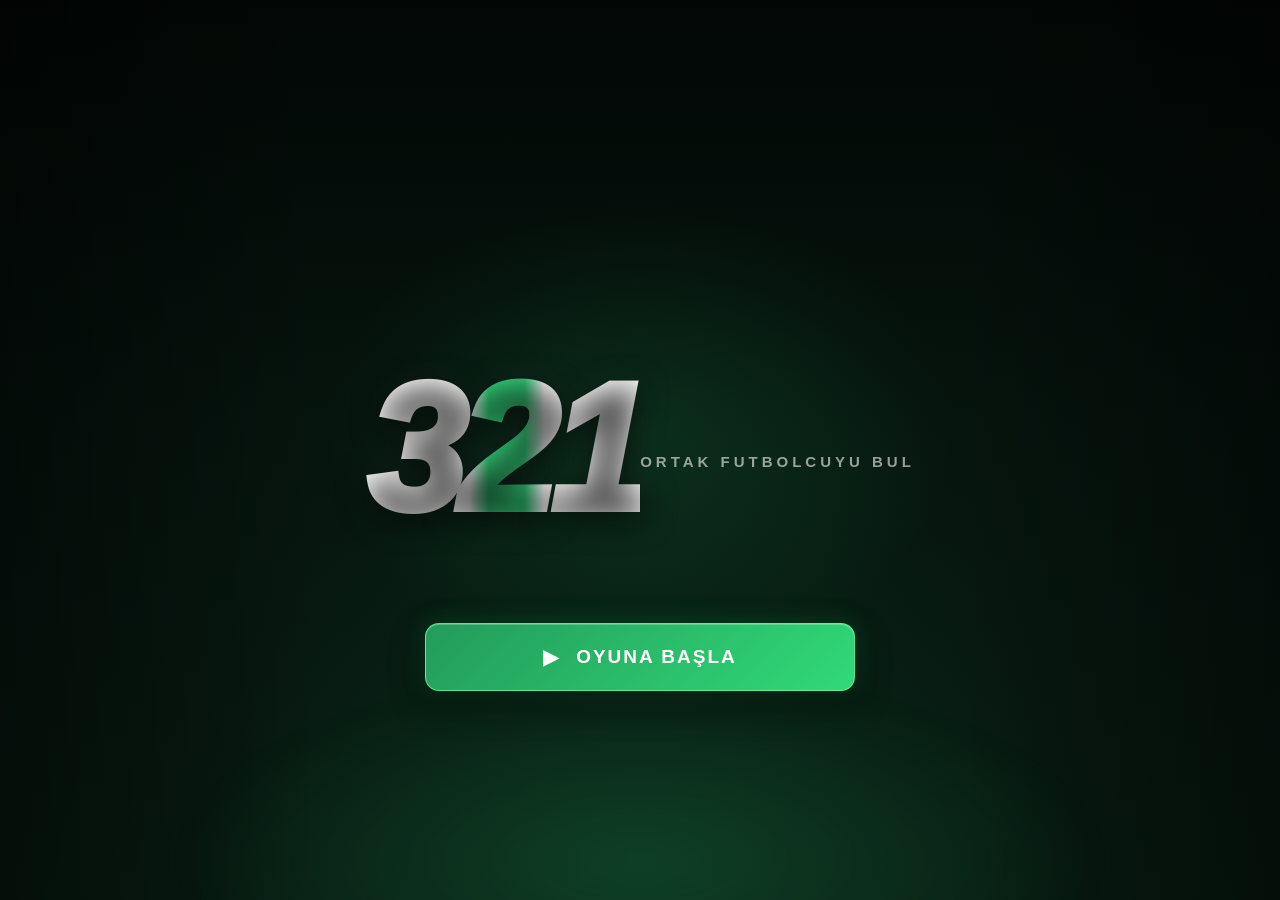
==== index.html @ 9db5f202 "Ana sayfa görünüm güncellemeleri." ====
<!DOCTYPE html>
<html lang="tr">

<head>

    <meta charset="UTF-8">

    <meta
        name="viewport"
        content="width=device-width, initial-scale=1.0"
    >

    <title>3-2-1</title>

    <link
        rel="stylesheet"
        href="style.css"
    >

    <!-- =====================================================
         HTML TASARIM DÜZELTMELERİ
         Mevcut style.css'in üzerine uygulanır.
    ====================================================== -->

    <style>

        /* =================================================
           ANA SAYFA
        ================================================= */

        #home-screen {

            background-image: none !important;

            background:

                radial-gradient(
                    ellipse at center 48%,
                    rgba(45, 210, 115, 0.12),
                    transparent 35%
                ),

                radial-gradient(
                    ellipse at center bottom,
                    rgba(20, 100, 60, 0.20),
                    transparent 50%
                ),

                linear-gradient(
                    180deg,
                    #020705 0%,
                    #06140e 48%,
                    #081b12 100%
                ) !important;

            overflow: hidden;

        }


        /* =================================================
           ANA SAYFA STADYUM ATMOSFERİ
        ================================================= */

        #home-screen::before {

            content: "";

            position: absolute;

            inset: 0;

            background:

                linear-gradient(
                    90deg,
                    rgba(0, 0, 0, 0.45),
                    transparent 25%,
                    transparent 75%,
                    rgba(0, 0, 0, 0.45)
                );

            pointer-events: none;

        }


        #home-screen::after {

            content: "";

            position: absolute;

            left: 50%;

            bottom: -18%;

            transform: translateX(-50%);

            width: 80%;

            height: 45%;

            border-radius: 50%;

            background:

                radial-gradient(
                    ellipse,
                    rgba(49, 220, 120, 0.13),
                    transparent 65%
                );

            filter: blur(12px);

            pointer-events: none;

        }


        /* =================================================
           ANA SAYFA İÇERİĞİ
        ================================================= */

        #home-screen h1 {

            display: block !important;

            position: relative;

            z-index: 5;

            margin: 0;

            font-size: clamp(100px, 14vw, 220px);

            line-height: 0.85;

            font-weight: 1000;

            font-style: italic;

            letter-spacing: -8px;

            color: #ffffff;

            text-shadow:

                0 8px 30px rgba(0, 0, 0, 0.7),

                0 0 35px rgba(255, 255, 255, 0.05);

        }


        /* 2 rakamını yeşil yap */

        #home-screen h1 {

            background:

                linear-gradient(
                    90deg,
                    #ffffff 0%,
                    #ffffff 38%,
                    #32dc7f 45%,
                    #32dc7f 58%,
                    #ffffff 65%,
                    #ffffff 100%
                );

            -webkit-background-clip: text;

            background-clip: text;

            -webkit-text-fill-color: transparent;

        }


        /* =================================================
           ANA SAYFA ALT BAŞLIK
        ================================================= */

        #home-screen .home-subtitle {

            display: block !important;

            position: relative;

            z-index: 5;

            margin:

                22px 0 0;

            font-size: 15px;

            font-weight: 800;

            letter-spacing: 4px;

            text-transform: uppercase;

            color:

                rgba(
                    255,
                    255,
                    255,
                    0.58
                );

        }


        /* =================================================
           BAŞLA BUTONU
        ================================================= */

        #start-button {

            position: absolute;

            z-index: 10;

            left: 50%;

            top: 73%;

            transform:
                translate(-50%, -50%);

            width: min(430px, 42vw);

            height: 68px;

            aspect-ratio: auto;

            padding: 0 35px;

            display: flex;

            align-items: center;

            justify-content: center;

            gap: 16px;

            background:

                linear-gradient(
                    135deg,
                    #239c5a,
                    #31d979
                ) !important;

            color: #ffffff !important;

            font-size: 19px !important;

            font-weight: 900 !important;

            letter-spacing: 2px;

            border:

                1px solid
                rgba(113, 255, 164, 0.7) !important;

            border-radius: 14px;

            box-shadow:

                0 12px 35px
                rgba(0, 0, 0, 0.45),

                0 0 25px
                rgba(46, 204, 113, 0.22),

                inset 0 1px 0
                rgba(255, 255, 255, 0.25);

            text-indent: 0;

            transition:

                transform 0.2s ease,

                box-shadow 0.2s ease,

                filter 0.2s ease;

            overflow: hidden;

        }


        #start-button::before {

            content: "▶";

            font-size: 20px;

            line-height: 1;

        }


        #start-button:hover {

            transform:
                translate(-50%, -50%)
                translateY(-3px);

            filter: brightness(1.08);

            box-shadow:

                0 16px 40px
                rgba(0, 0, 0, 0.5),

                0 0 35px
                rgba(46, 204, 113, 0.35),

                inset 0 1px 0
                rgba(255, 255, 255, 0.28);

        }


        #start-button:active {

            transform:
                translate(-50%, -50%)
                scale(0.98);

        }


        /* =================================================
           OYUN EKRANI
        ================================================= */

        #game-content {

            position: relative;

        }


        /* =================================================
           GERİ SAYIM
           ÇİRKİN YUVARLAK KALDIRILDI
        ================================================= */

        #countdown {

            width: 180px !important;

            height: 150px !important;

            background: transparent !important;

            border: none !important;

            border-radius: 0 !important;

            box-shadow: none !important;

            font-size: 94px !important;

            font-weight: 1000 !important;

            color: #ffffff !important;

            text-shadow:

                0 5px 15px
                rgba(0, 0, 0, 0.8),

                0 0 25px
                rgba(255, 255, 255, 0.18);

        }


        #countdown.countdown-pop {

            animation:
                cleanCountdownPop
                0.8s
                cubic-bezier(
                    0.2,
                    0.8,
                    0.25,
                    1
                );

        }


        @keyframes cleanCountdownPop {

            0% {

                transform:
                    translate(-50%, -50%)
                    scale(0.55);

                opacity: 0;

            }

            45% {

                transform:
                    translate(-50%, -50%)
                    scale(1.15);

                opacity: 1;

            }

            100% {

                transform:
                    translate(-50%, -50%)
                    scale(1);

                opacity: 1;

            }

        }


        /* =================================================
           VS
        ================================================= */

        #vs-text {

            position: relative;

            z-index: 5;

            font-size: 30px;

            font-weight: 1000;

            letter-spacing: 1px;

            color: #ffffff;

            text-shadow:

                0 4px 10px
                rgba(0, 0, 0, 0.7),

                0 0 20px
                rgba(46, 204, 113, 0.18);

        }


        /* =================================================
           CEVAP ALANI
        ================================================= */

        .answer-area {

            flex-direction: column;

            align-items: center;

            gap: 12px;

        }


        /* =================================================
           FUTBOLCU ADINI GİR
        ================================================= */

        .answer-input-wrapper {

            width: 300px;

            display: flex;

            flex-direction: column;

            align-items: center;

            position: relative;

        }


        .answer-label {

            display: block;

            margin-bottom: 8px;

            font-size: 12px;

            font-weight: 900;

            letter-spacing: 2px;

            color:

                rgba(
                    255,
                    255,
                    255,
                    0.55
                );

        }


        /* =================================================
           INPUT
        ================================================= */

        .answer-area input {

            width: 300px !important;

            height: 54px;

            padding: 0 17px;

            background:

                rgba(
                    255,
                    255,
                    255,
                    0.94
                ) !important;

            color: #10251b;

            border:

                1px solid
                rgba(
                    255,
                    255,
                    255,
                    0.12
                );

            border-radius: 10px;

            box-shadow:

                0 8px 25px
                rgba(0, 0, 0, 0.22);

        }


        .answer-area input:focus {

            border-color:

                rgba(
                    46,
                    204,
                    113,
                    0.75
                );

            box-shadow:

                0 0 0 3px
                rgba(
                    46,
                    204,
                    113,
                    0.10
                ),

                0 8px 25px
                rgba(0, 0, 0, 0.22);

        }


        /* =================================================
           AUTOCOMPLETE
           INPUT ALTINDAKİ YEŞİL ÇİZGİ KALDIRILDI
        ================================================= */

        #player-suggestions {

            width: 300px !important;

            position: absolute;

            left: 0;

            top: 62px;

            margin: 0 !important;

            padding: 0;

            border: none !important;

            outline: none !important;

            background: transparent !important;

            box-shadow: none;

            overflow: hidden;

        }


        #player-suggestions:empty {

            display: none !important;

        }


        .player-suggestion {

            background:

                rgba(
                    13,
                    45,
                    31,
                    0.98
                ) !important;

            color: #ffffff;

            padding: 13px 15px;

            font-size: 16px;

            border-bottom:

                1px solid
                rgba(
                    255,
                    255,
                    255,
                    0.07
                );

            transition:

                background 0.15s ease,

                padding-left 0.15s ease;

        }


        .player-suggestion:hover {

            background:

                rgba(
                    35,
                    105,
                    67,
                    0.98
                ) !important;

            padding-left: 19px;

        }


        /* =================================================
           CEVAPLA BUTONU
        ================================================= */

        .answer-area > #answerButton {

            width: 126px;

            height: 54px;

            margin: 0;

            background:

                linear-gradient(
                    135deg,
                    #ffffff,
                    #e8eee9
                );

            color: #0a2118;

            border-radius: 10px;

            font-size: 15px;

            font-weight: 1000;

            letter-spacing: 0.5px;

            box-shadow:

                0 8px 22px
                rgba(0, 0, 0, 0.20);

        }


        .answer-area > #answerButton:hover {

            transform:
                translateY(-2px);

        }


        /* =================================================
           DESKTOP CEVAP SATIRI
        ================================================= */

        @media (min-width: 701px) {

            .answer-area {

                flex-direction: row;

                align-items: flex-end;

                justify-content: center;

                gap: 10px;

            }


            .answer-input-wrapper {

                align-items: stretch;

            }


            .answer-label {

                text-align: center;

            }

        }


        /* =================================================
           SONUÇ
        ================================================= */

        #result {

            border: none !important;

        }


        /* =================================================
           OYUN BİTİŞ EKRANI
        ================================================= */

        .game-over {

            background:

                radial-gradient(
                    circle at center,
                    rgba(29, 100, 61, 0.20),
                    transparent 45%
                ),

                rgba(
                    1,
                    7,
                    4,
                    0.88
                );

            backdrop-filter: blur(8px);

            -webkit-backdrop-filter: blur(8px);

        }


        .game-over-box {

            width: 470px;

            max-width: 88%;

            padding: 42px 40px 38px;

            background:

                linear-gradient(
                    145deg,
                    rgba(24, 69, 49, 0.98),
                    rgba(10, 34, 24, 0.98)
                );

            border:

                1px solid
                rgba(
                    74,
                    220,
                    130,
                    0.16
                );

            border-radius: 22px;

            box-shadow:

                0 30px 80px
                rgba(0, 0, 0, 0.65),

                0 0 35px
                rgba(46, 204, 113, 0.07);

        }


        /* =================================================
           KUPA
        ================================================= */

        .game-over-icon {

            font-size: 58px;

            margin-bottom: 8px;

            filter:

                drop-shadow(
                    0 5px 12px
                    rgba(0, 0, 0, 0.35)
                );

        }


        /* =================================================
           OYUN TAMAMLANDI
        ================================================= */

        .game-over h2 {

            margin:

                0 0 25px;

            font-size: 34px;

            font-weight: 1000;

            letter-spacing: 1px;

        }


        /* =================================================
           FİNAL SKOR LABEL
        ================================================= */

        .final-score-label {

            margin-bottom: 2px;

            font-size: 12px;

            font-weight: 900;

            letter-spacing: 3px;

            color:

                rgba(
                    255,
                    255,
                    255,
                    0.48
                );

        }


        /* =================================================
           SKOR
        ================================================= */

        #final-score {

            margin:

                0 0 12px;

            font-size: 64px;

            line-height: 1;

            font-weight: 1000;

            color: #35df82;

            text-shadow:

                0 0 25px
                rgba(
                    46,
                    204,
                    113,
                    0.22
                );

        }


        /* =================================================
           FİNAL MESAJI
        ================================================= */

        #final-message {

            margin:

                0 auto 30px;

            padding-top: 18px;

            border-top:

                1px solid
                rgba(
                    255,
                    255,
                    255,
                    0.10
                );

            font-size: 17px;

            font-weight: 800;

            color:

                rgba(
                    255,
                    255,
                    255,
                    0.82
                );

        }


        /* =================================================
           TEKRAR OYNA
        ================================================= */

        #restart-button {

            width: 190px;

            height: 52px;

            padding: 0;

            background:

                linear-gradient(
                    135deg,
                    #ffffff,
                    #e7eee9
                );

            color: #0a2118;

            border-radius: 10px;

            font-size: 15px;

            font-weight: 1000;

            letter-spacing: 1px;

            box-shadow:

                0 8px 25px
                rgba(0, 0, 0, 0.25);

        }


        #restart-button:hover {

            transform:
                translateY(-2px);

        }


        /* =================================================
           MOBİL
        ================================================= */

        @media (max-width: 700px) {


            #home-screen h1 {

                font-size: 26vw;

                letter-spacing: -3px;

            }


            #home-screen .home-subtitle {

                font-size: 10px;

                letter-spacing: 2.5px;

                margin-top: 18px;

            }


            #start-button {

                width: 72vw;

                max-width: none;

                height: 58px;

                top: 73%;

                font-size: 15px !important;

            }


            #countdown {

                width: 110px !important;

                height: 110px !important;

                font-size: 62px !important;

            }


            .answer-area {

                margin-top: 48px;

            }


            .answer-input-wrapper {

                width: 70%;

            }


            .answer-area input {

                width: 100% !important;

            }


            #player-suggestions {

                width: 100% !important;

                top: 62px;

            }


            .answer-area > #answerButton {

                width: 150px;

                height: 50px;

            }


            .game-over-box {

                padding:

                    35px 25px 32px;

            }


            .game-over-icon {

                font-size: 48px;

            }


            .game-over h2 {

                font-size: 28px;

            }


            #final-score {

                font-size: 52px;

            }


            #final-message {

                font-size: 15px;

            }

        }


        /* =================================================
           ÇOK DAR TELEFON
        ================================================= */

        @media (max-width: 400px) {


            #home-screen h1 {

                font-size: 25vw;

            }


            #start-button {

                width: 74vw;

                top: 73%;

            }


            #countdown {

                font-size: 55px !important;

            }


            .answer-input-wrapper {

                width: 78%;

            }

        }


        /* =================================================
           YATAY TELEFON
        ================================================= */

        @media
        (max-height: 600px)
        and
        (orientation: landscape) {


            #home-screen h1 {

                font-size: 20vh;

            }


            #home-screen .home-subtitle {

                margin-top: 10px;

            }


            #start-button {

                width: 300px;

                height: 52px;

                top: 78%;

            }


            #countdown {

                font-size: 58px !important;

            }

        }

    </style>

</head>


<body>


    <!-- =====================================================
         ANA SAYFA
    ====================================================== -->

    <div id="home-screen">


        <h1>
            321
        </h1>


        <p class="home-subtitle">
            ORTAK FUTBOLCUYU BUL
        </p>


        <button
            id="start-button"
            aria-label="Oyuna Başla"
        >
            OYUNA BAŞLA
        </button>


    </div>



    <!-- =====================================================
         OYUN EKRANI
    ====================================================== -->

    <div id="game-content">


        <!-- =================================================
             BAŞLIK
        ================================================== -->

        <header class="game-header">


            <h1>
                ORTAK FUTBOLCU
            </h1>


            <div
                class="score"
                id="score"
            >
                Puan: 0
            </div>


            <div id="question-number">
                Soru: 0 / 10
            </div>


        </header>



        <!-- =================================================
             SÜRE BARI
        ================================================== -->

        <div class="timer-container">

            <div id="timer-bar"></div>

        </div>



        <!-- =================================================
             OYUN ALANI
        ================================================== -->

        <div class="game-area">


            <!-- 1. TAKIM -->

            <div
                class="team"
                id="team1"
            >


                <div class="team-logo-wrapper">


                    <img
                        class="team-logo"
                        id="team1-logo"
                        src=""
                        alt=""
                    >


                </div>


                <span
                    class="team-name"
                    id="team1-name"
                ></span>


            </div>



            <!-- ORTA -->

            <div class="vs">


                <div id="countdown"></div>


                <div id="vs-text">
                    VS
                </div>


            </div>



            <!-- 2. TAKIM -->

            <div
                class="team"
                id="team2"
            >


                <div class="team-logo-wrapper">


                    <img
                        class="team-logo"
                        id="team2-logo"
                        src=""
                        alt=""
                    >


                </div>


                <span
                    class="team-name"
                    id="team2-name"
                ></span>


            </div>


        </div>



        <!-- =================================================
             CEVAP ALANI
        ================================================== -->

        <div class="answer-area">


            <div class="answer-input-wrapper">


                <label
                    class="answer-label"
                    for="answerInput"
                >
                    FUTBOLCU ADINI GİR
                </label>


                <input
                    type="text"
                    id="answerInput"
                    placeholder="Ortak futbolcuyu yaz"
                    autocomplete="off"
                    spellcheck="false"
                >


                <div id="player-suggestions"></div>


            </div>


            <button id="answerButton">
                CEVAPLA
            </button>


        </div>



        <!-- =================================================
             CEVAP SONUCU
        ================================================== -->

        <div
            id="result"
            aria-live="polite"
        ></div>


    </div>



    <!-- =====================================================
         OYUN BİTİŞ EKRANI
    ====================================================== -->

    <div
        id="game-over"
        class="game-over"
    >


        <div class="game-over-box">


            <div class="game-over-icon">
                🏆
            </div>


            <h2>
                OYUN TAMAMLANDI
            </h2>


            <div class="final-score-label">
                PUAN
            </div>


            <div id="final-score">
                0
            </div>


            <div id="final-message">
                10 soruyu tamamladın!
            </div>


            <button id="restart-button">
                TEKRAR OYNA
            </button>


        </div>


    </div>



    <!-- =====================================================
         JAVASCRIPT
    ====================================================== -->

    <script src="players.js"></script>

    <script src="script.js"></script>


</body>

</html>
---- style.css ----
/* =========================================================
   GENEL
========================================================= */

* {
    box-sizing: border-box;
}

html,
body {
    margin: 0;
    padding: 0;

    width: 100%;
    min-height: 100%;

    overflow-x: hidden;
}

body {
    background:
        linear-gradient(
            180deg,
            #071a12 0%,
            #0a2118 50%,
            #06140e 100%
        );

    color: #ffffff;

    font-family:
        Arial,
        Helvetica,
        sans-serif;

    text-align: center;
}


/* =========================================================
   ANA SAYFA
========================================================= */

#home-screen {

    position: fixed;

    inset: 0;

    width: 100%;
    height: 100vh;
    height: 100dvh;

    display: flex;

    align-items: center;
    justify-content: center;

    background:

        radial-gradient(
            circle at 50% 38%,
            rgba(54, 205, 119, 0.16),
            transparent 25%
        ),

        radial-gradient(
            circle at 50% 100%,
            rgba(39, 145, 83, 0.18),
            transparent 45%
        ),

        linear-gradient(
            180deg,
            #020705 0%,
            #04130d 48%,
            #071d13 100%
        );

    z-index: 9999;

    overflow: hidden;
}


/* =========================================================
   ANA SAYFA STADYUM IŞIK EFEKTİ
========================================================= */

#home-screen::before {

    content: "";

    position: absolute;

    inset: 0;

    background:

        radial-gradient(
            ellipse at 5% 25%,
            rgba(255,255,255,0.15),
            transparent 10%
        ),

        radial-gradient(
            ellipse at 95% 25%,
            rgba(255,255,255,0.15),
            transparent 10%
        ),

        linear-gradient(
            165deg,
            transparent 35%,
            rgba(53, 206, 117, 0.035) 50%,
            transparent 65%
        );

    pointer-events: none;
}


/* =========================================================
   ANA SAYFA ALT SAHA IŞIĞI
========================================================= */

#home-screen::after {

    content: "";

    position: absolute;

    left: 50%;
    bottom: -30%;

    width: 100%;
    height: 60%;

    transform: translateX(-50%);

    background:
        radial-gradient(
            ellipse,
            rgba(47, 201, 112, 0.17),
            transparent 65%
        );

    pointer-events: none;
}


/* =========================================================
   ANA SAYFA İÇERİK
========================================================= */

.home-content {

    position: relative;

    z-index: 5;

    width: 100%;

    display: flex;

    flex-direction: column;

    align-items: center;

    justify-content: center;
}


/* =========================================================
   3-2-1 LOGO
========================================================= */

.home-logo {

    display: flex;

    align-items: center;
    justify-content: center;

    gap: 4px;

    margin-bottom: 18px;

    filter:
        drop-shadow(
            0 12px 25px
            rgba(0, 0, 0, 0.65)
        );
}


.logo-number {

    font-size: clamp(100px, 12vw, 190px);

    line-height: 0.82;

    font-weight: 1000;

    font-style: italic;

    letter-spacing: -12px;

    transform: skewX(-7deg);

    text-shadow:
        0 5px 0 rgba(0,0,0,0.35),
        0 15px 30px rgba(0,0,0,0.45);
}


.logo-number.white {
    color: #f5f7f6;
}


.logo-number.green {

    color: #53d52f;

    text-shadow:

        0 0 12px
        rgba(83, 213, 47, 0.25),

        0 5px 0
        rgba(0,0,0,0.3),

        0 15px 30px
        rgba(0,0,0,0.45);
}


/* =========================================================
   ANA SAYFA AYIRICI
========================================================= */

.home-line {

    width: 210px;

    height: 2px;

    margin-bottom: 30px;

    background:
        linear-gradient(
            90deg,
            transparent,
            rgba(77, 215, 112, 0.75),
            transparent
        );

    box-shadow:
        0 0 12px
        rgba(62, 214, 108, 0.35);
}


/* =========================================================
   OYUNA BAŞLA BUTONU
========================================================= */

#start-button {

    width: 360px;

    max-width: 80vw;

    height: 72px;

    display: flex;

    align-items: center;
    justify-content: center;

    gap: 18px;

    padding: 0 35px;

    border-radius: 14px;

    border:
        1px solid
        rgba(120, 255, 132, 0.65);

    background:

        linear-gradient(
            135deg,
            #68df31 0%,
            #3fae27 50%,
            #2b8c20 100%
        );

    color: #ffffff;

    font-size: 24px;

    font-weight: 900;

    letter-spacing: 1px;

    cursor: pointer;

    box-shadow:

        0 0 25px
        rgba(76, 214, 49, 0.25),

        0 12px 30px
        rgba(0, 0, 0, 0.45),

        inset 0 1px 0
        rgba(255,255,255,0.35);

    transition:
        transform 0.2s ease,
        filter 0.2s ease,
        box-shadow 0.2s ease;
}


#start-button:hover {

    transform:
        translateY(-4px)
        scale(1.015);

    filter:
        brightness(1.08);

    box-shadow:

        0 0 35px
        rgba(76, 214, 49, 0.35),

        0 16px 35px
        rgba(0, 0, 0, 0.5);
}


#start-button:active {

    transform:
        translateY(0)
        scale(0.98);

    filter:
        brightness(0.95);
}


/* =========================================================
   OYUN BUTONU OK İKONU
========================================================= */

.play-icon {

    font-size: 27px;

    line-height: 1;

    filter:
        drop-shadow(
            0 2px 2px
            rgba(0,0,0,0.25)
        );
}


/* =========================================================
   OYUN EKRANI
========================================================= */

#game-content {

    min-height: 100vh;
    min-height: 100dvh;

    width: 100%;

    position: relative;

    background:

        radial-gradient(
            circle at 50% 10%,
            rgba(34, 110, 77, 0.22),
            transparent 35%
        ),

        radial-gradient(
            circle at 50% 50%,
            rgba(21, 77, 53, 0.18),
            transparent 55%
        ),

        linear-gradient(
            180deg,
            #0b2419 0%,
            #092017 50%,
            #06150f 100%
        );

    padding-top: 1px;

    overflow: hidden;
}


/* =========================================================
   OYUN HEADER
========================================================= */

.game-header {

    position: relative;

    z-index: 5;

    margin-top: 48px;
}


.game-header h1 {

    margin: 0;

    font-size: 42px;

    font-weight: 900;

    letter-spacing: 0.5px;

    text-shadow:
        0 4px 15px
        rgba(0, 0, 0, 0.45);
}


/* =========================================================
   NORMAL H1
========================================================= */

#game-content > h1 {

    margin-top: 48px;

    margin-bottom: 0;

    font-size: 42px;

    font-weight: 900;

    letter-spacing: 0.5px;

    text-shadow:
        0 4px 15px
        rgba(0,0,0,0.45);
}


/* =========================================================
   SKOR
========================================================= */

.score {

    margin-top: 18px;

    font-size: 21px;

    font-weight: 700;

    color: #ffffff;
}


/* =========================================================
   SORU
========================================================= */

#question-number {

    margin-top: 7px;

    font-size: 17px;

    font-weight: 500;

    color:
        rgba(255,255,255,0.82);
}


/* =========================================================
   SÜRE BARI
========================================================= */

.timer-container {

    width: 500px;

    max-width: 45%;

    height: 14px;

    margin: 20px auto 0;

    background:
        rgba(255,255,255,0.07);

    border:
        1px solid
        rgba(255,255,255,0.05);

    border-radius: 999px;

    overflow: hidden;

    box-shadow:
        inset 0 1px 4px
        rgba(0,0,0,0.35);
}


#timer-bar {

    width: 100%;

    height: 100%;

    background:
        linear-gradient(
            90deg,
            #25c978,
            #31dc87
        );

    border-radius: 999px;

    transition:
        width 1s linear,
        background 0.25s ease;

    box-shadow:
        0 0 10px
        rgba(46,204,113,0.25);
}


/* =========================================================
   OYUN ALANI
========================================================= */

.game-area {

    display: flex;

    justify-content: center;

    align-items: center;

    gap: 40px;

    margin-top: 92px;

    position: relative;

    min-height: 200px;
}


/* =========================================================
   TAKIM KARTLARI
========================================================= */

.team {

    position: relative;

    background:

        linear-gradient(
            145deg,
            rgba(24,69,50,0.96),
            rgba(10,32,23,0.98)
        );

    width: 300px;

    min-height: 190px;

    padding: 24px 30px;

    border-radius: 17px;

    display: flex;

    flex-direction: column;

    align-items: center;

    justify-content: center;

    gap: 12px;

    border:
        1px solid
        rgba(82,224,125,0.14);

    box-shadow:

        0 14px 35px
        rgba(0,0,0,0.32),

        inset 0 1px 0
        rgba(255,255,255,0.04),

        0 0 20px
        rgba(46,204,113,0.035);

    transition:
        transform 0.25s ease,
        box-shadow 0.25s ease,
        border-color 0.25s ease,
        opacity 0.25s ease;

    overflow: hidden;
}


.team::before {

    content: "";

    position: absolute;

    inset: 0;

    background:

        radial-gradient(
            circle at 50% 0%,
            rgba(46,204,113,0.12),
            transparent 60%
        );

    pointer-events: none;
}


.team::after {

    content: "";

    position: absolute;

    left: 12%;
    right: 12%;
    bottom: 0;

    height: 1px;

    background:
        linear-gradient(
            90deg,
            transparent,
            rgba(70,218,118,0.55),
            transparent
        );

    opacity: 0.65;
}


.team:hover {

    transform:
        translateY(-4px);

    border-color:
        rgba(82,224,125,0.28);

    box-shadow:

        0 18px 40px
        rgba(0,0,0,0.38),

        0 0 25px
        rgba(46,204,113,0.08);
}


/* =========================================================
   LOGO WRAPPER
========================================================= */

.team-logo-wrapper {

    width: 95px;

    height: 95px;

    display: flex;

    align-items: center;

    justify-content: center;

    position: relative;

    z-index: 2;

    border-radius: 50%;
}


.team-logo-wrapper::before {

    content: "";

    position: absolute;

    inset: 0;

    border-radius: 50%;

    background:
        radial-gradient(
            circle,
            rgba(255,255,255,0.045),
            transparent 68%
        );
}


/* =========================================================
   TAKIM LOGOSU
========================================================= */

.team-logo {

    width: 80px;

    height: 80px;

    object-fit: contain;

    object-position: center;

    display: block;

    flex-shrink: 0;

    position: relative;

    z-index: 2;

    filter:
        drop-shadow(
            0 6px 9px
            rgba(0,0,0,0.42)
        );
}


/* =========================================================
   TAKIM ADI
========================================================= */

.team-name {

    position: relative;

    z-index: 2;

    display: block;

    width: 100%;

    font-size: 23px;

    font-weight: 900;

    line-height: 1.15;

    text-align: center;

    white-space: normal;

    letter-spacing: 0.2px;

    text-shadow:
        0 3px 7px
        rgba(0,0,0,0.5);
}


/* =========================================================
   VS ALANI
========================================================= */

.vs {

    width: 120px;

    min-width: 120px;

    height: 120px;

    position: relative;

    display: flex;

    align-items: center;

    justify-content: center;

    flex-shrink: 0;
}


/* =========================================================
   GERİ SAYIM
   ÇİRKİN YUVARLAK TAMAMEN KALDIRILDI
========================================================= */

#countdown {

    position: absolute;

    left: 50%;
    top: 50%;

    transform:
        translate(-50%, -50%);

    width: 180px;

    height: 140px;

    display: flex;

    align-items: center;

    justify-content: center;

    font-size: 90px;

    font-weight: 900;

    color: #ffffff;

    line-height: 1;

    z-index: 100;

    pointer-events: none;

    text-align: center;

    background: transparent !important;

    border: none !important;

    border-radius: 0 !important;

    box-shadow: none !important;

    outline: none !important;

    text-shadow:

        0 5px 12px
        rgba(0,0,0,0.75),

        0 0 25px
        rgba(255,255,255,0.25);
}


#countdown::before,
#countdown::after {

    display: none !important;

    content: none !important;
}


/* =========================================================
   VS
========================================================= */

#vs-text {

    font-size: 34px;

    font-weight: 900;

    color: #ffffff;

    line-height: 1;

    display: none;

    text-shadow:

        0 4px 10px
        rgba(0,0,0,0.55),

        0 0 15px
        rgba(255,255,255,0.18);
}


/* =========================================================
   GERİ SAYIM ANİMASYONU
========================================================= */

#countdown.countdown-pop {

    animation:
        countdownPop 0.8s cubic-bezier(
            0.2,
            0.8,
            0.25,
            1
        );
}


@keyframes countdownPop {

    0% {

        transform:
            translate(-50%,-50%)
            scale(0.45);

        opacity: 0;
    }

    45% {

        transform:
            translate(-50%,-50%)
            scale(1.15);

        opacity: 1;
    }

    100% {

        transform:
            translate(-50%,-50%)
            scale(1);

        opacity: 1;
    }
}


/* =========================================================
   CEVAP ALANI
========================================================= */

.answer-area {

    margin-top: 72px;

    position: relative;

    display: flex;

    justify-content: center;

    align-items: flex-end;

    gap: 10px;

    z-index: 50;
}


/* =========================================================
   INPUT WRAPPER
========================================================= */

.answer-input-wrapper {

    width: 300px;

    position: relative;

    display: flex;

    flex-direction: column;

    align-items: stretch;
}


/* =========================================================
   FUTBOLCU ADINI GİR
========================================================= */

.answer-label {

    margin-bottom: 9px;

    font-size: 12px;

    font-weight: 900;

    letter-spacing: 2px;

    color:
        rgba(255,255,255,0.58);

    text-align: center;
}


/* =========================================================
   INPUT
========================================================= */

.answer-area input {

    width: 300px;

    height: 54px;

    padding:
        0 17px;

    font-size: 17px;

    font-family:
        Arial,
        Helvetica,
        sans-serif;

    color: #14251d;

    background:
        rgba(255,255,255,0.94);

    border-radius: 10px;

    border:
        1px solid
        rgba(255,255,255,0.14);

    outline: none;

    box-shadow:

        0 7px 20px
        rgba(0,0,0,0.2);

    transition:
        border-color 0.2s ease,
        box-shadow 0.2s ease,
        transform 0.2s ease;
}


.answer-area input::placeholder {

    color:
        #777;
}


.answer-area input:focus {

    border-color:
        rgba(67,215,113,0.75);

    box-shadow:

        0 0 0 3px
        rgba(46,204,113,0.10),

        0 8px 22px
        rgba(0,0,0,0.22);
}


/* =========================================================
   YEŞİL ÇİZGİYİ TAMAMEN KALDIR
========================================================= */

.answer-input-wrapper::before,
.answer-input-wrapper::after {

    display: none !important;

    content: none !important;
}


#player-suggestions::before,
#player-suggestions::after {

    display: none !important;

    content: none !important;
}


#player-suggestions {

    width: 300px;

    position: absolute;

    left: 0;

    top: 78px;

    text-align: left;

    z-index: 1000;

    overflow: hidden;

    border-radius: 10px;

    border: none !important;

    box-shadow:
        0 12px 28px
        rgba(0,0,0,0.4);
}


/* Boş öneri alanı hiçbir şey göstermesin */

#player-suggestions:empty {

    display: none !important;
}


/* =========================================================
   ÖNERİLER
========================================================= */

.player-suggestion {

    background:
        linear-gradient(
            135deg,
            #163d2d,
            #102f23
        );

    color: #ffffff;

    padding:
        12px 15px;

    font-size: 16px;

    font-weight: 600;

    border-bottom:
        1px solid
        rgba(255,255,255,0.07);

    cursor: pointer;

    transition:
        background 0.15s ease,
        padding-left 0.15s ease;
}


.player-suggestion:last-child {

    border-bottom: none;
}


.player-suggestion:hover {

    background:
        linear-gradient(
            135deg,
            #245c43,
            #174b35
        );

    padding-left: 19px;
}


/* =========================================================
   CEVAPLA BUTONU
========================================================= */

.answer-area button {

    height: 54px;

    padding:
        0 25px;

    font-size: 16px;

    font-weight: 900;

    letter-spacing: 0.5px;

    border-radius: 10px;

    border: none;

    cursor: pointer;

    color: #092017;

    background:
        linear-gradient(
            135deg,
            #ffffff,
            #dfe9e4
        );

    box-shadow:

        0 7px 20px
        rgba(0,0,0,0.2);

    transition:
        transform 0.15s ease,
        box-shadow 0.15s ease,
        background 0.15s ease;
}


.answer-area button:hover {

    transform:
        translateY(-2px);

    box-shadow:
        0 10px 24px
        rgba(0,0,0,0.28);
}


.answer-area button:active {

    transform:
        translateY(0)
        scale(0.98);
}


.answer-area button:disabled {

    opacity: 0.45;

    cursor: not-allowed;

    transform: none;

    box-shadow:
        0 5px 12px
        rgba(0,0,0,0.12);
}


/* =========================================================
   CEVAP SONUCU
========================================================= */

#result {

    margin:
        25px auto 0;

    min-height: 48px;

    display: flex;

    justify-content: center;

    align-items: center;

    font-size: 18px;

    font-weight: 900;

    letter-spacing: 0.5px;

    opacity: 0;

    transform:
        translateY(8px)
        scale(0.96);

    pointer-events: none;
}


#result.result-visible {

    animation:
        resultIn 0.3s ease forwards;
}


@keyframes resultIn {

    from {

        opacity: 0;

        transform:
            translateY(8px)
            scale(0.96);
    }

    to {

        opacity: 1;

        transform:
            translateY(0)
            scale(1);
    }
}


/* =========================================================
   DOĞRU CEVAP
========================================================= */

#result.correct {

    color: #ffffff;

    background:
        linear-gradient(
            135deg,
            #169153,
            #2fc979
        );

    padding:
        10px 23px;

    min-width: 190px;

    border-radius: 999px;

    box-shadow:

        0 7px 25px
        rgba(46,204,113,0.22),

        inset 0 1px 0
        rgba(255,255,255,0.18);
}


/* =========================================================
   YANLIŞ CEVAP
========================================================= */

#result.wrong {

    color: #ffffff;

    background:
        linear-gradient(
            135deg,
            #a93232,
            #dc4b4b
        );

    padding:
        10px 23px;

    min-width: 190px;

    border-radius: 999px;

    box-shadow:

        0 7px 25px
        rgba(220,70,70,0.22),

        inset 0 1px 0
        rgba(255,255,255,0.15);
}


/* =========================================================
   SÜRE DOLDU
========================================================= */

#result.timeout {

    color: #ffffff;

    background:
        linear-gradient(
            135deg,
            #a9792d,
            #d29c39
        );

    padding:
        10px 23px;

    min-width: 190px;

    border-radius: 999px;

    box-shadow:
        0 7px 25px
        rgba(205,155,55,0.18);
}


/* =========================================================
   OYUN BİTİŞ EKRANI
========================================================= */

.game-over {

    display: none;

    position: fixed;

    inset: 0;

    width: 100%;
    height: 100vh;
    height: 100dvh;

    background:
        rgba(2,10,7,0.84);

    backdrop-filter:
        blur(7px);

    -webkit-backdrop-filter:
        blur(7px);

    z-index: 9999;

    justify-content: center;

    align-items: center;
}


/* =========================================================
   OYUN BİTİŞ KUTUSU
========================================================= */

.game-over-box {

    width: 500px;

    max-width: 85%;

    padding:
        45px 40px;

    background:

        linear-gradient(
            145deg,
            #174531,
            #0b281c
        );

    border-radius: 24px;

    border:
        1px solid
        rgba(83,213,119,0.16);

    box-shadow:

        0 25px 70px
        rgba(0,0,0,0.6),

        0 0 35px
        rgba(46,204,113,0.06),

        inset 0 1px 0
        rgba(255,255,255,0.05);

    animation:
        gameOverIn 0.35s ease;
}


@keyframes gameOverIn {

    from {

        opacity: 0;

        transform:
            translateY(20px)
            scale(0.94);
    }

    to {

        opacity: 1;

        transform:
            translateY(0)
            scale(1);
    }
}


/* =========================================================
   KUPA
========================================================= */

.trophy,
.game-over-icon {

    font-size: 58px;

    margin-bottom: 10px;

    filter:
        drop-shadow(
            0 6px 10px
            rgba(0,0,0,0.35)
        );
}


/* =========================================================
   OYUN TAMAMLANDI
========================================================= */

.game-over h2 {

    margin:
        0 0 22px;

    font-size: 36px;

    font-weight: 900;

    letter-spacing: 0.5px;
}


/* =========================================================
   FINAL SKOR
========================================================= */

.final-score-label {

    font-size: 12px;

    font-weight: 900;

    letter-spacing: 2px;

    color:
        rgba(255,255,255,0.52);

    margin-bottom: 3px;
}


#final-score {

    font-size: 52px;

    font-weight: 1000;

    color: #42d982;

    margin-bottom: 8px;

    text-shadow:

        0 0 22px
        rgba(46,204,113,0.2);
}


/* =========================================================
   FINAL MESAJ
========================================================= */

#final-message {

    font-size: 18px;

    font-weight: 800;

    color:
        rgba(255,255,255,0.85);

    margin-bottom: 30px;
}


/* =========================================================
   AYIRICI
========================================================= */

.game-over-box::after {

    content: "";

    display: block;

    width: 120px;

    height: 1px;

    margin:
        -18px auto 25px;

    background:
        linear-gradient(
            90deg,
            transparent,
            rgba(74,216,116,0.5),
            transparent
        );
}


/* =========================================================
   TEKRAR OYNA
========================================================= */

#restart-button {

    height: 54px;

    padding:
        0 35px;

    font-size: 16px;

    font-weight: 900;

    letter-spacing: 0.5px;

    border: none;

    border-radius: 10px;

    cursor: pointer;

    background:
        linear-gradient(
            135deg,
            #ffffff,
            #e0eae5
        );

    color: #0b2419;

    transition:
        transform 0.18s ease,
        box-shadow 0.18s ease;
}


#restart-button:hover {

    transform:
        translateY(-2px);

    box-shadow:
        0 10px 25px
        rgba(0,0,0,0.28);
}


#restart-button:active {

    transform:
        scale(0.98);
}


/* =========================================================
   TABLET
========================================================= */

@media
(min-width: 701px)
and
(max-width: 1200px) {

    #start-button {

        width: 380px;
    }

    .game-area {

        gap: 25px;
    }

    .team {

        width: 270px;
    }

    .timer-container {

        width: 45%;
    }
}


/* =========================================================
   TELEFON
========================================================= */

@media (max-width: 700px) {

    /* ANA SAYFA */

    .home-logo {

        margin-bottom: 15px;
    }


    .logo-number {

        font-size: 25vw;

        letter-spacing: -6px;
    }


    .home-line {

        width: 150px;

        margin-bottom: 25px;
    }


    #start-button {

        width: 72vw;

        max-width: 350px;

        height: 60px;

        font-size: 19px;

        gap: 12px;

        border-radius: 12px;
    }


    .play-icon {

        font-size: 22px;
    }


    /* HEADER */

    .game-header {

        margin-top: 35px;
    }


    #game-content > h1 {

        font-size: 30px;

        margin-top: 35px;
    }


    .score {

        font-size: 19px;

        margin-top: 15px;
    }


    #question-number {

        font-size: 16px;
    }


    /* TIMER */

    .timer-container {

        width: 78%;

        max-width: none;

        height: 11px;

        margin-top: 18px;
    }


    /* TAKIMLAR */

    .game-area {

        gap: 7px;

        margin-top: 58px;

        min-height: 170px;
    }


    .team {

        width: 145px;

        min-height: 165px;

        padding:
            18px 10px;

        border-radius: 14px;

        gap: 8px;
    }


    .team-logo-wrapper {

        width: 70px;

        height: 70px;
    }


    .team-logo {

        width: 65px;

        height: 65px;
    }


    .team-name {

        font-size: 16px;
    }


    /* VS */

    .vs {

        width: 48px;

        min-width: 48px;

        height: 100px;
    }


    #countdown {

        width: 90px;

        height: 90px;

        font-size: 58px;
    }


    #vs-text {

        font-size: 22px;
    }


    /* CEVAP */

    .answer-area {

        margin-top: 48px;

        flex-direction: column;

        align-items: center;

        gap: 12px;
    }


    .answer-input-wrapper {

        width: 78%;
    }


    .answer-area input {

        width: 100%;

        height: 52px;
    }


    .answer-label {

        font-size: 11px;

        margin-bottom: 8px;
    }


    #player-suggestions {

        width: 100%;

        top: 72px;
    }


    .answer-area button {

        height: 50px;

        padding:
            0 30px;
    }


    #result {

        margin-top: 20px;

        font-size: 16px;
    }


    /* GAME OVER */

    .game-over-box {

        padding:
            38px 25px;

        max-width: 88%;

        border-radius: 20px;
    }


    .game-over h2 {

        font-size: 30px;
    }


    #final-score {

        font-size: 44px;
    }


    #final-message {

        font-size: 16px;
    }

}


/* =========================================================
   ÇOK DAR TELEFONLAR
========================================================= */

@media (max-width: 400px) {

    .logo-number {

        font-size: 27vw;

        letter-spacing: -5px;
    }


    #start-button {

        width: 78vw;

        height: 57px;

        font-size: 18px;
    }


    .game-area {

        gap: 4px;
    }


    .team {

        width: 125px;

        min-height: 150px;

        padding:
            15px 7px;
    }


    .team-logo-wrapper {

        width: 62px;

        height: 62px;
    }


    .team-logo {

        width: 58px;

        height: 58px;
    }


    .team-name {

        font-size: 14px;
    }


    .vs {

        width: 40px;

        min-width: 40px;
    }


    #countdown {

        font-size: 50px;

        width: 75px;

        height: 75px;
    }


    .answer-input-wrapper {

        width: 82%;
    }

}


/* =========================================================
   YATAY TELEFON
========================================================= */

@media
(max-height: 600px)
and
(orientation: landscape) {

    .home-logo {

        margin-bottom: 8px;
    }


    .logo-number {

        font-size: 17vh;

        letter-spacing: -7px;
    }


    .home-line {

        margin-bottom: 12px;
    }


    #start-button {

        width: 300px;

        height: 50px;

        font-size: 17px;
    }


    .game-header {

        margin-top: 20px;
    }


    #game-content > h1 {

        font-size: 27px;
    }


    .game-area {

        margin-top: 30px;
    }


    .team {

        min-height: 125px;

        width: 220px;

        padding:
            12px 20px;
    }


    .team-logo-wrapper {

        width: 55px;

        height: 55px;
    }


    .team-logo {

        width: 52px;

        height: 52px;
    }


    .team-name {

        font-size: 16px;
    }


    .answer-area {

        margin-top: 25px;
    }

}
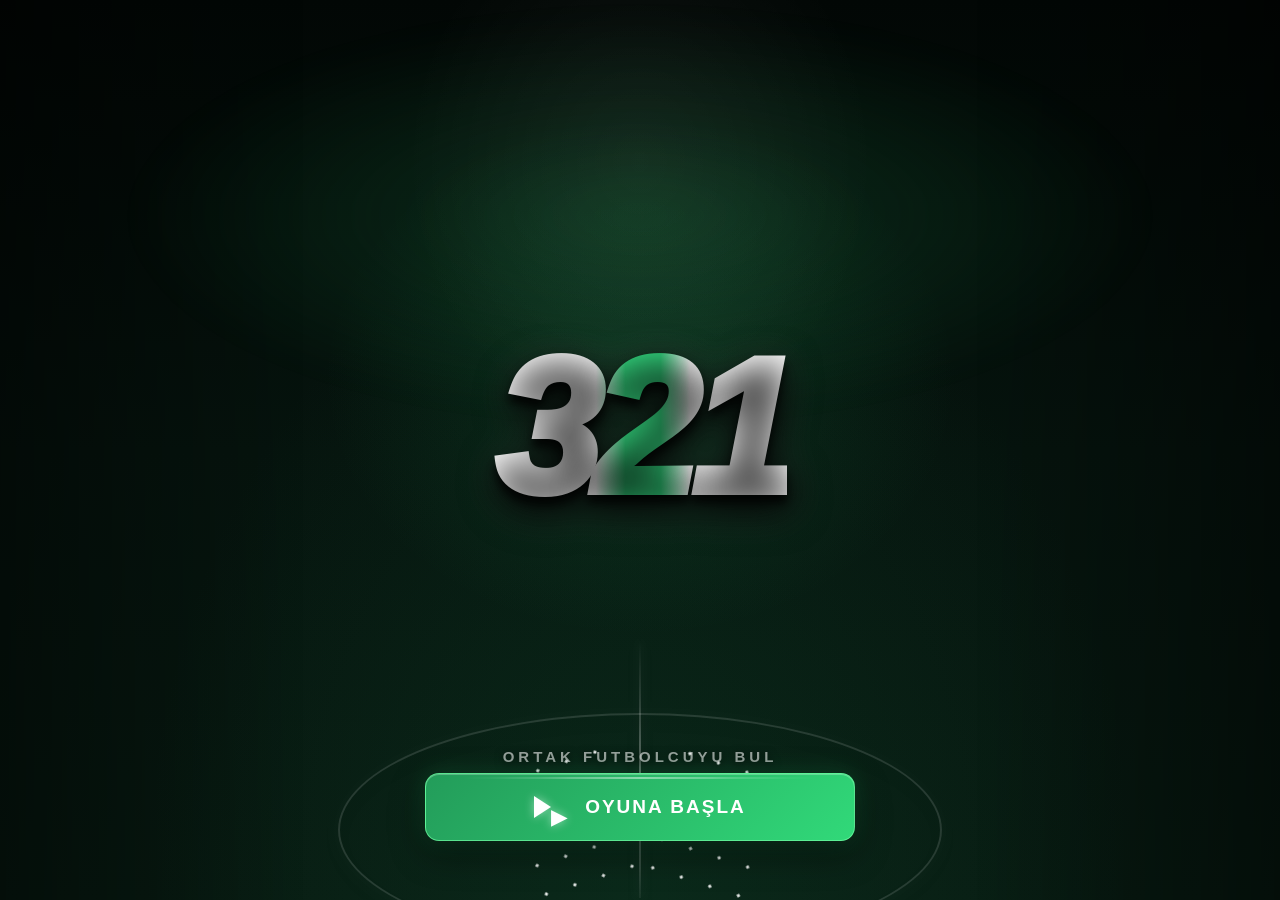
==== commit 765d94f9: "Günlük challenge eklemesi." ====
--- a/index.html
+++ b/index.html
@@ -17,25 +17,22 @@
         href="style.css"
     >
 
-    <!-- =====================================================
-         HTML TASARIM DÜZELTMELERİ
-         Mevcut style.css'in üzerine uygulanır.
-    ====================================================== -->
-
     <style>
 
-        /* =================================================
+        /* =====================================================
            ANA SAYFA
-        ================================================= */
+        ====================================================== */
 
         #home-screen {
 
+            position: relative;
+
             background-image: none !important;
 
             background:
 
                 radial-gradient(
-                    ellipse at center 48%,
+                    ellipse at center 42%,
                     rgba(45, 210, 115, 0.12),
                     transparent 35%
                 ),
@@ -43,13 +40,13 @@
                 radial-gradient(
                     ellipse at center bottom,
                     rgba(20, 100, 60, 0.20),
-                    transparent 50%
+                    transparent 55%
                 ),
 
                 linear-gradient(
                     180deg,
                     #020705 0%,
-                    #06140e 48%,
+                    #06140e 50%,
                     #081b12 100%
                 ) !important;
 
@@ -58,9 +55,9 @@
         }
 
 
-        /* =================================================
-           ANA SAYFA STADYUM ATMOSFERİ
-        ================================================= */
+        /* =====================================================
+           STADYUM ATMOSFERİ
+        ====================================================== */
 
         #home-screen::before {
 
@@ -71,13 +68,19 @@
             inset: 0;
 
             background:
+
+                radial-gradient(
+                    ellipse at 50% 18%,
+                    rgba(255,255,255,0.055),
+                    transparent 28%
+                ),
 
                 linear-gradient(
                     90deg,
-                    rgba(0, 0, 0, 0.45),
-                    transparent 25%,
-                    transparent 75%,
-                    rgba(0, 0, 0, 0.45)
+                    rgba(0,0,0,0.48),
+                    transparent 24%,
+                    transparent 76%,
+                    rgba(0,0,0,0.48)
                 );
 
             pointer-events: none;
@@ -85,6 +88,10 @@
         }
 
 
+        /* =====================================================
+           SAHA IŞIĞI
+        ====================================================== */
+
         #home-screen::after {
 
             content: "";
@@ -92,14 +99,12 @@
             position: absolute;
 
             left: 50%;
-
             bottom: -18%;
 
             transform: translateX(-50%);
 
-            width: 80%;
-
-            height: 45%;
+            width: 85%;
+            height: 48%;
 
             border-radius: 50%;
 
@@ -107,20 +112,20 @@
 
                 radial-gradient(
                     ellipse,
-                    rgba(49, 220, 120, 0.13),
-                    transparent 65%
+                    rgba(49,220,120,0.16),
+                    transparent 67%
                 );
 
-            filter: blur(12px);
+            filter: blur(14px);
 
             pointer-events: none;
 
         }
 
 
-        /* =================================================
-           ANA SAYFA İÇERİĞİ
-        ================================================= */
+        /* =====================================================
+           ANA BAŞLIK
+        ====================================================== */
 
         #home-screen h1 {
 
@@ -132,55 +137,47 @@
 
             margin: 0;
 
-            font-size: clamp(100px, 14vw, 220px);
-
-            line-height: 0.85;
+            font-size:
+                clamp(100px, 15vw, 225px);
+
+            line-height: 0.82;
 
             font-weight: 1000;
 
             font-style: italic;
 
-            letter-spacing: -8px;
+            letter-spacing: -9px;
 
             color: #ffffff;
-
-            text-shadow:
-
-                0 8px 30px rgba(0, 0, 0, 0.7),
-
-                0 0 35px rgba(255, 255, 255, 0.05);
-
-        }
-
-
-        /* 2 rakamını yeşil yap */
-
-        #home-screen h1 {
 
             background:
 
                 linear-gradient(
                     90deg,
                     #ffffff 0%,
-                    #ffffff 38%,
-                    #32dc7f 45%,
-                    #32dc7f 58%,
-                    #ffffff 65%,
+                    #ffffff 35%,
+                    #35dc82 45%,
+                    #35dc82 57%,
+                    #ffffff 67%,
                     #ffffff 100%
                 );
 
             -webkit-background-clip: text;
-
             background-clip: text;
 
             -webkit-text-fill-color: transparent;
 
-        }
-
-
-        /* =================================================
-           ANA SAYFA ALT BAŞLIK
-        ================================================= */
+            text-shadow:
+
+                0 10px 35px
+                rgba(0,0,0,0.75);
+
+        }
+
+
+        /* =====================================================
+           ALT BAŞLIK
+        ====================================================== */
 
         #home-screen .home-subtitle {
 
@@ -191,8 +188,7 @@
             z-index: 5;
 
             margin:
-
-                22px 0 0;
+                25px 0 0;
 
             font-size: 15px;
 
@@ -203,20 +199,14 @@
             text-transform: uppercase;
 
             color:
-
-                rgba(
-                    255,
-                    255,
-                    255,
-                    0.58
-                );
-
-        }
-
-
-        /* =================================================
-           BAŞLA BUTONU
-        ================================================= */
+                rgba(255,255,255,0.58);
+
+        }
+
+
+        /* =====================================================
+           OYUNA BAŞLA
+        ====================================================== */
 
         #start-button {
 
@@ -225,24 +215,21 @@
             z-index: 10;
 
             left: 50%;
-
             top: 73%;
 
             transform:
                 translate(-50%, -50%);
 
-            width: min(430px, 42vw);
+            width:
+                min(430px, 42vw);
 
             height: 68px;
 
-            aspect-ratio: auto;
-
             padding: 0 35px;
 
             display: flex;
 
             align-items: center;
-
             justify-content: center;
 
             gap: 16px;
@@ -264,34 +251,27 @@
             letter-spacing: 2px;
 
             border:
-
                 1px solid
-                rgba(113, 255, 164, 0.7) !important;
+                rgba(113,255,164,0.7) !important;
 
             border-radius: 14px;
 
             box-shadow:
 
                 0 12px 35px
-                rgba(0, 0, 0, 0.45),
+                rgba(0,0,0,0.45),
 
                 0 0 25px
-                rgba(46, 204, 113, 0.22),
+                rgba(46,204,113,0.22),
 
                 inset 0 1px 0
-                rgba(255, 255, 255, 0.25);
-
-            text-indent: 0;
+                rgba(255,255,255,0.25);
 
             transition:
 
                 transform 0.2s ease,
-
                 box-shadow 0.2s ease,
-
                 filter 0.2s ease;
-
-            overflow: hidden;
 
         }
 
@@ -318,13 +298,13 @@
             box-shadow:
 
                 0 16px 40px
-                rgba(0, 0, 0, 0.5),
+                rgba(0,0,0,0.5),
 
                 0 0 35px
-                rgba(46, 204, 113, 0.35),
+                rgba(46,204,113,0.35),
 
                 inset 0 1px 0
-                rgba(255, 255, 255, 0.28);
+                rgba(255,255,255,0.28);
 
         }
 
@@ -338,9 +318,9 @@
         }
 
 
-        /* =================================================
+        /* =====================================================
            OYUN EKRANI
-        ================================================= */
+        ====================================================== */
 
         #game-content {
 
@@ -349,15 +329,14 @@
         }
 
 
-        /* =================================================
+        /* =====================================================
            GERİ SAYIM
-           ÇİRKİN YUVARLAK KALDIRILDI
-        ================================================= */
+           ÇİRKİN YUVARLAK TAMAMEN KALDIRILDI
+        ====================================================== */
 
         #countdown {
 
             width: 180px !important;
-
             height: 150px !important;
 
             background: transparent !important;
@@ -377,10 +356,10 @@
             text-shadow:
 
                 0 5px 15px
-                rgba(0, 0, 0, 0.8),
+                rgba(0,0,0,0.8),
 
                 0 0 25px
-                rgba(255, 255, 255, 0.18);
+                rgba(255,255,255,0.18);
 
         }
 
@@ -435,9 +414,9 @@
         }
 
 
-        /* =================================================
+        /* =====================================================
            VS
-        ================================================= */
+        ====================================================== */
 
         #vs-text {
 
@@ -456,17 +435,17 @@
             text-shadow:
 
                 0 4px 10px
-                rgba(0, 0, 0, 0.7),
+                rgba(0,0,0,0.7),
 
                 0 0 20px
-                rgba(46, 204, 113, 0.18);
-
-        }
-
-
-        /* =================================================
+                rgba(46,204,113,0.18);
+
+        }
+
+
+        /* =====================================================
            CEVAP ALANI
-        ================================================= */
+        ====================================================== */
 
         .answer-area {
 
@@ -479,24 +458,24 @@
         }
 
 
-        /* =================================================
+        .answer-input-wrapper {
+
+            width: 300px;
+
+            display: flex;
+
+            flex-direction: column;
+
+            align-items: center;
+
+            position: relative;
+
+        }
+
+
+        /* =====================================================
            FUTBOLCU ADINI GİR
-        ================================================= */
-
-        .answer-input-wrapper {
-
-            width: 300px;
-
-            display: flex;
-
-            flex-direction: column;
-
-            align-items: center;
-
-            position: relative;
-
-        }
-
+        ====================================================== */
 
         .answer-label {
 
@@ -511,20 +490,14 @@
             letter-spacing: 2px;
 
             color:
-
-                rgba(
-                    255,
-                    255,
-                    255,
-                    0.55
-                );
-
-        }
-
-
-        /* =================================================
+                rgba(255,255,255,0.55);
+
+        }
+
+
+        /* =====================================================
            INPUT
-        ================================================= */
+        ====================================================== */
 
         .answer-area input {
 
@@ -535,32 +508,19 @@
             padding: 0 17px;
 
             background:
-
-                rgba(
-                    255,
-                    255,
-                    255,
-                    0.94
-                ) !important;
+                rgba(255,255,255,0.94) !important;
 
             color: #10251b;
 
             border:
-
                 1px solid
-                rgba(
-                    255,
-                    255,
-                    255,
-                    0.12
-                );
+                rgba(255,255,255,0.12);
 
             border-radius: 10px;
 
             box-shadow:
-
                 0 8px 25px
-                rgba(0, 0, 0, 0.22);
+                rgba(0,0,0,0.22);
 
         }
 
@@ -568,34 +528,24 @@
         .answer-area input:focus {
 
             border-color:
-
-                rgba(
-                    46,
-                    204,
-                    113,
-                    0.75
-                );
+                rgba(46,204,113,0.75);
+
+            outline: none;
 
             box-shadow:
 
                 0 0 0 3px
-                rgba(
-                    46,
-                    204,
-                    113,
-                    0.10
-                ),
+                rgba(46,204,113,0.10),
 
                 0 8px 25px
-                rgba(0, 0, 0, 0.22);
-
-        }
-
-
-        /* =================================================
-           AUTOCOMPLETE
-           INPUT ALTINDAKİ YEŞİL ÇİZGİ KALDIRILDI
-        ================================================= */
+                rgba(0,0,0,0.22);
+
+        }
+
+
+        /* =====================================================
+           OYUNCU ÖNERİLERİ
+        ====================================================== */
 
         #player-suggestions {
 
@@ -634,13 +584,7 @@
         .player-suggestion {
 
             background:
-
-                rgba(
-                    13,
-                    45,
-                    31,
-                    0.98
-                ) !important;
+                rgba(13,45,31,0.98) !important;
 
             color: #ffffff;
 
@@ -649,19 +593,11 @@
             font-size: 16px;
 
             border-bottom:
-
                 1px solid
-                rgba(
-                    255,
-                    255,
-                    255,
-                    0.07
-                );
+                rgba(255,255,255,0.07);
 
             transition:
-
                 background 0.15s ease,
-
                 padding-left 0.15s ease;
 
         }
@@ -670,22 +606,16 @@
         .player-suggestion:hover {
 
             background:
-
-                rgba(
-                    35,
-                    105,
-                    67,
-                    0.98
-                ) !important;
+                rgba(35,105,67,0.98) !important;
 
             padding-left: 19px;
 
         }
 
 
-        /* =================================================
-           CEVAPLA BUTONU
-        ================================================= */
+        /* =====================================================
+           CEVAPLA
+        ====================================================== */
 
         .answer-area > #answerButton {
 
@@ -714,9 +644,8 @@
             letter-spacing: 0.5px;
 
             box-shadow:
-
                 0 8px 22px
-                rgba(0, 0, 0, 0.20);
+                rgba(0,0,0,0.20);
 
         }
 
@@ -729,9 +658,9 @@
         }
 
 
-        /* =================================================
-           DESKTOP CEVAP SATIRI
-        ================================================= */
+        /* =====================================================
+           MASAÜSTÜ CEVAP SATIRI
+        ====================================================== */
 
         @media (min-width: 701px) {
 
@@ -764,9 +693,9 @@
         }
 
 
-        /* =================================================
+        /* =====================================================
            SONUÇ
-        ================================================= */
+        ====================================================== */
 
         #result {
 
@@ -775,9 +704,9 @@
         }
 
 
-        /* =================================================
-           OYUN BİTİŞ EKRANI
-        ================================================= */
+        /* =====================================================
+           OYUN BİTİŞ
+        ====================================================== */
 
         .game-over {
 
@@ -785,16 +714,11 @@
 
                 radial-gradient(
                     circle at center,
-                    rgba(29, 100, 61, 0.20),
+                    rgba(29,100,61,0.20),
                     transparent 45%
                 ),
 
-                rgba(
-                    1,
-                    7,
-                    4,
-                    0.88
-                );
+                rgba(1,7,4,0.88);
 
             backdrop-filter: blur(8px);
 
@@ -809,42 +733,33 @@
 
             max-width: 88%;
 
-            padding: 42px 40px 38px;
+            padding:
+                42px 40px 38px;
 
             background:
 
                 linear-gradient(
                     145deg,
-                    rgba(24, 69, 49, 0.98),
-                    rgba(10, 34, 24, 0.98)
+                    rgba(24,69,49,0.98),
+                    rgba(10,34,24,0.98)
                 );
 
             border:
-
                 1px solid
-                rgba(
-                    74,
-                    220,
-                    130,
-                    0.16
-                );
+                rgba(74,220,130,0.16);
 
             border-radius: 22px;
 
             box-shadow:
 
                 0 30px 80px
-                rgba(0, 0, 0, 0.65),
+                rgba(0,0,0,0.65),
 
                 0 0 35px
-                rgba(46, 204, 113, 0.07);
-
-        }
-
-
-        /* =================================================
-           KUPA
-        ================================================= */
+                rgba(46,204,113,0.07);
+
+        }
+
 
         .game-over-icon {
 
@@ -853,23 +768,17 @@
             margin-bottom: 8px;
 
             filter:
-
                 drop-shadow(
                     0 5px 12px
-                    rgba(0, 0, 0, 0.35)
+                    rgba(0,0,0,0.35)
                 );
 
         }
 
 
-        /* =================================================
-           OYUN TAMAMLANDI
-        ================================================= */
-
         .game-over h2 {
 
             margin:
-
                 0 0 25px;
 
             font-size: 34px;
@@ -881,10 +790,6 @@
         }
 
 
-        /* =================================================
-           FİNAL SKOR LABEL
-        ================================================= */
-
         .final-score-label {
 
             margin-bottom: 2px;
@@ -896,25 +801,14 @@
             letter-spacing: 3px;
 
             color:
-
-                rgba(
-                    255,
-                    255,
-                    255,
-                    0.48
-                );
-
-        }
-
-
-        /* =================================================
-           SKOR
-        ================================================= */
+                rgba(255,255,255,0.48);
+
+        }
+
 
         #final-score {
 
             margin:
-
                 0 0 12px;
 
             font-size: 64px;
@@ -926,59 +820,32 @@
             color: #35df82;
 
             text-shadow:
-
                 0 0 25px
-                rgba(
-                    46,
-                    204,
-                    113,
-                    0.22
-                );
-
-        }
-
-
-        /* =================================================
-           FİNAL MESAJI
-        ================================================= */
+                rgba(46,204,113,0.22);
+
+        }
+
 
         #final-message {
 
             margin:
-
                 0 auto 30px;
 
             padding-top: 18px;
 
             border-top:
-
                 1px solid
-                rgba(
-                    255,
-                    255,
-                    255,
-                    0.10
-                );
+                rgba(255,255,255,0.10);
 
             font-size: 17px;
 
             font-weight: 800;
 
             color:
-
-                rgba(
-                    255,
-                    255,
-                    255,
-                    0.82
-                );
-
-        }
-
-
-        /* =================================================
-           TEKRAR OYNA
-        ================================================= */
+                rgba(255,255,255,0.82);
+
+        }
+
 
         #restart-button {
 
@@ -1007,9 +874,8 @@
             letter-spacing: 1px;
 
             box-shadow:
-
                 0 8px 25px
-                rgba(0, 0, 0, 0.25);
+                rgba(0,0,0,0.25);
 
         }
 
@@ -1022,13 +888,12 @@
         }
 
 
-        /* =================================================
+        /* =====================================================
            MOBİL
-        ================================================= */
+        ====================================================== */
 
         @media (max-width: 700px) {
 
-
             #home-screen h1 {
 
                 font-size: 26vw;
@@ -1053,8 +918,6 @@
 
                 width: 72vw;
 
-                max-width: none;
-
                 height: 58px;
 
                 top: 73%;
@@ -1117,7 +980,6 @@
             .game-over-box {
 
                 padding:
-
                     35px 25px 32px;
 
             }
@@ -1153,13 +1015,12 @@
         }
 
 
-        /* =================================================
+        /* =====================================================
            ÇOK DAR TELEFON
-        ================================================= */
+        ====================================================== */
 
         @media (max-width: 400px) {
 
-
             #home-screen h1 {
 
                 font-size: 25vw;
@@ -1192,16 +1053,15 @@
         }
 
 
-        /* =================================================
+        /* =====================================================
            YATAY TELEFON
-        ================================================= */
+        ====================================================== */
 
         @media
         (max-height: 600px)
         and
         (orientation: landscape) {
 
-
             #home-screen h1 {
 
                 font-size: 20vh;
@@ -1249,16 +1109,11 @@
 
     <div id="home-screen">
 
-
-        <h1>
-            321
-        </h1>
-
+        <h1>321</h1>
 
         <p class="home-subtitle">
             ORTAK FUTBOLCUYU BUL
         </p>
-
 
         <button
             id="start-button"
@@ -1267,7 +1122,6 @@
             OYUNA BAŞLA
         </button>
 
-
     </div>
 
 
@@ -1278,18 +1132,11 @@
 
     <div id="game-content">
 
-
-        <!-- =================================================
-             BAŞLIK
-        ================================================== -->
-
         <header class="game-header">
-
 
             <h1>
                 ORTAK FUTBOLCU
             </h1>
-
 
             <div
                 class="score"
@@ -1298,20 +1145,13 @@
                 Puan: 0
             </div>
 
-
             <div id="question-number">
                 Soru: 0 / 10
             </div>
 
-
         </header>
 
 
-
-        <!-- =================================================
-             SÜRE BARI
-        ================================================== -->
-
         <div class="timer-container">
 
             <div id="timer-bar"></div>
@@ -1319,24 +1159,15 @@
         </div>
 
 
-
-        <!-- =================================================
-             OYUN ALANI
-        ================================================== -->
-
         <div class="game-area">
 
-
-            <!-- 1. TAKIM -->
 
             <div
                 class="team"
                 id="team1"
             >
 
-
                 <div class="team-logo-wrapper">
-
 
                     <img
                         class="team-logo"
@@ -1345,47 +1176,33 @@
                         alt=""
                     >
 
-
                 </div>
-
 
                 <span
                     class="team-name"
                     id="team1-name"
                 ></span>
 
-
             </div>
 
 
-
-            <!-- ORTA -->
-
             <div class="vs">
 
-
                 <div id="countdown"></div>
-
 
                 <div id="vs-text">
                     VS
                 </div>
 
-
             </div>
 
-
-
-            <!-- 2. TAKIM -->
 
             <div
                 class="team"
                 id="team2"
             >
 
-
                 <div class="team-logo-wrapper">
-
 
                     <img
                         class="team-logo"
@@ -1394,21 +1211,16 @@
                         alt=""
                     >
 
-
                 </div>
-
 
                 <span
                     class="team-name"
                     id="team2-name"
                 ></span>
 
-
             </div>
 
-
         </div>
-
 
 
         <!-- =================================================
@@ -1417,9 +1229,7 @@
 
         <div class="answer-area">
 
-
             <div class="answer-input-wrapper">
-
 
                 <label
                     class="answer-label"
@@ -1427,7 +1237,6 @@
                 >
                     FUTBOLCU ADINI GİR
                 </label>
-
 
                 <input
                     type="text"
@@ -1437,9 +1246,7 @@
                     spellcheck="false"
                 >
 
-
                 <div id="player-suggestions"></div>
-
 
             </div>
 
@@ -1448,21 +1255,14 @@
                 CEVAPLA
             </button>
 
-
         </div>
 
-
-
-        <!-- =================================================
-             CEVAP SONUCU
-        ================================================== -->
 
         <div
             id="result"
             aria-live="polite"
         ></div>
 
-
     </div>
 
 
@@ -1476,42 +1276,33 @@
         class="game-over"
     >
 
-
         <div class="game-over-box">
-
 
             <div class="game-over-icon">
                 🏆
             </div>
 
-
             <h2>
                 OYUN TAMAMLANDI
             </h2>
 
-
             <div class="final-score-label">
                 PUAN
             </div>
 
-
             <div id="final-score">
                 0
             </div>
 
-
             <div id="final-message">
                 10 soruyu tamamladın!
             </div>
 
-
             <button id="restart-button">
                 TEKRAR OYNA
             </button>
 
-
         </div>
-
 
     </div>
 
--- a/style.css
+++ b/style.css
@@ -1,5 +1,6 @@
 /* =========================================================
-   GENEL
+   ORTAK FUTBOLCU - PREMIUM STADIUM UI
+   ANA SAYFA + OYUN EKRANI
 ========================================================= */
 
 * {
@@ -10,20 +11,23 @@
 body {
     margin: 0;
     padding: 0;
-
     width: 100%;
     min-height: 100%;
-
     overflow-x: hidden;
 }
 
 body {
     background:
+        radial-gradient(
+            ellipse at 50% 30%,
+            rgba(18, 91, 56, 0.18),
+            transparent 55%
+        ),
         linear-gradient(
             180deg,
-            #071a12 0%,
-            #0a2118 50%,
-            #06140e 100%
+            #010504 0%,
+            #03110b 45%,
+            #06180f 100%
         );
 
     color: #ffffff;
@@ -53,38 +57,48 @@
 
     display: flex;
 
+    flex-direction: column;
+
     align-items: center;
+
     justify-content: center;
 
-    background:
-
+    overflow: hidden;
+
+    z-index: 9999;
+
+    background:
+
+        /* ÜST KARANLIK VİNYET */
         radial-gradient(
-            circle at 50% 38%,
-            rgba(54, 205, 119, 0.16),
-            transparent 25%
+            ellipse at 50% 42%,
+            transparent 0%,
+            rgba(0, 0, 0, 0.05) 42%,
+            rgba(0, 0, 0, 0.58) 100%
         ),
 
+        /* STADYUM YEŞİL IŞIK HAZESİ */
         radial-gradient(
-            circle at 50% 100%,
-            rgba(39, 145, 83, 0.18),
+            ellipse at 50% 55%,
+            rgba(27, 133, 72, 0.25),
             transparent 45%
         ),
 
+        /* ÇİM */
         linear-gradient(
             180deg,
-            #020705 0%,
-            #04130d 48%,
-            #071d13 100%
-        );
-
-    z-index: 9999;
-
-    overflow: hidden;
-}
-
-
-/* =========================================================
-   ANA SAYFA STADYUM IŞIK EFEKTİ
+            #010403 0%,
+            #020a06 38%,
+            #03170c 67%,
+            #062512 100%
+        );
+
+    isolation: isolate;
+}
+
+
+/* =========================================================
+   STADYUM TRİBÜNLERİ
 ========================================================= */
 
 #home-screen::before {
@@ -95,236 +109,527 @@
 
     inset: 0;
 
-    background:
-
+    z-index: -3;
+
+    background:
+
+        /* UZAK TRİBÜN */
         radial-gradient(
-            ellipse at 5% 25%,
-            rgba(255,255,255,0.15),
-            transparent 10%
+            ellipse at 50% 50%,
+            rgba(16, 38, 29, 0.8) 0%,
+            rgba(6, 17, 12, 0.85) 28%,
+            transparent 53%
         ),
 
-        radial-gradient(
-            ellipse at 95% 25%,
-            rgba(255,255,255,0.15),
-            transparent 10%
-        ),
-
+        /* SOL TRİBÜN */
         linear-gradient(
             165deg,
-            transparent 35%,
-            rgba(53, 206, 117, 0.035) 50%,
-            transparent 65%
-        );
+            transparent 0%,
+            transparent 36%,
+            rgba(8, 27, 18, 0.9) 37%,
+            rgba(3, 12, 8, 0.95) 51%,
+            transparent 52%
+        ),
+
+        /* SAĞ TRİBÜN */
+        linear-gradient(
+            195deg,
+            transparent 0%,
+            transparent 36%,
+            rgba(8, 27, 18, 0.9) 37%,
+            rgba(3, 12, 8, 0.95) 51%,
+            transparent 52%
+        );
+
+    opacity: 0.95;
+}
+
+
+/* =========================================================
+   STADYUM ATMOSFERİ
+========================================================= */
+
+#home-screen::after {
+
+    content: "";
+
+    position: absolute;
+
+    inset: 0;
+
+    z-index: -2;
 
     pointer-events: none;
-}
-
-
-/* =========================================================
-   ANA SAYFA ALT SAHA IŞIĞI
-========================================================= */
-
-#home-screen::after {
+
+    background:
+
+        /* SOL STADYUM IŞIĞI */
+        radial-gradient(
+            ellipse 14% 38% at 5% 28%,
+            rgba(255,255,255,0.17),
+            rgba(255,255,255,0.035) 35%,
+            transparent 70%
+        ),
+
+        /* SAĞ STADYUM IŞIĞI */
+        radial-gradient(
+            ellipse 14% 38% at 95% 28%,
+            rgba(255,255,255,0.17),
+            rgba(255,255,255,0.035) 35%,
+            transparent 70%
+        ),
+
+        /* MERKEZ YEŞİL HAZE */
+        radial-gradient(
+            ellipse at 50% 42%,
+            rgba(52, 191, 91, 0.14),
+            transparent 37%
+        ),
+
+        /* ALT VİNYET */
+        linear-gradient(
+            180deg,
+            rgba(0,0,0,0.25),
+            transparent 38%,
+            rgba(0,0,0,0.12) 70%,
+            rgba(0,0,0,0.7) 100%
+        );
+
+    opacity: 1;
+}
+
+
+/* =========================================================
+   STADYUM IŞIKLARI - SOL
+========================================================= */
+
+#home-screen .home-subtitle::before {
 
     content: "";
 
-    position: absolute;
-
-    left: 50%;
-    bottom: -30%;
-
-    width: 100%;
-    height: 60%;
-
-    transform: translateX(-50%);
-
-    background:
+    position: fixed;
+
+    left: 2.5%;
+
+    top: 9%;
+
+    width: 115px;
+
+    height: 145px;
+
+    background:
+
         radial-gradient(
-            ellipse,
-            rgba(47, 201, 112, 0.17),
-            transparent 65%
-        );
-
-    pointer-events: none;
-}
-
-
-/* =========================================================
-   ANA SAYFA İÇERİK
-========================================================= */
-
-.home-content {
-
-    position: relative;
-
-    z-index: 5;
-
-    width: 100%;
-
-    display: flex;
-
-    flex-direction: column;
-
-    align-items: center;
-
-    justify-content: center;
-}
-
-
-/* =========================================================
-   3-2-1 LOGO
-========================================================= */
-
-.home-logo {
-
-    display: flex;
-
-    align-items: center;
-    justify-content: center;
-
-    gap: 4px;
-
-    margin-bottom: 18px;
+            circle,
+            rgba(255,255,255,0.95) 0 7%,
+            transparent 8%
+        );
+
+    background-size: 30px 30px;
 
     filter:
         drop-shadow(
-            0 12px 25px
-            rgba(0, 0, 0, 0.65)
-        );
-}
-
-
-.logo-number {
-
-    font-size: clamp(100px, 12vw, 190px);
-
-    line-height: 0.82;
+            0 0 13px
+            rgba(255,255,255,0.75)
+        );
+
+    opacity: 0.95;
+
+    transform:
+        rotate(-18deg);
+
+    pointer-events: none;
+}
+
+
+/* =========================================================
+   STADYUM IŞIKLARI - SAĞ
+========================================================= */
+
+#home-screen .home-subtitle::after {
+
+    content: "";
+
+    position: fixed;
+
+    right: 2.5%;
+
+    top: 9%;
+
+    width: 115px;
+
+    height: 145px;
+
+    background:
+
+        radial-gradient(
+            circle,
+            rgba(255,255,255,0.95) 0 7%,
+            transparent 8%
+        );
+
+    background-size: 30px 30px;
+
+    filter:
+        drop-shadow(
+            0 0 13px
+            rgba(255,255,255,0.75)
+        );
+
+    opacity: 0.95;
+
+    transform:
+        rotate(18deg);
+
+    pointer-events: none;
+}
+
+
+/* =========================================================
+   SAHA - ALT BÖLÜM
+========================================================= */
+
+#home-screen {
+
+    --pitch-line:
+        rgba(255,255,255,0.22);
+}
+
+
+/* SAHA ÇİZGİLERİ */
+
+#home-screen .home-subtitle {
+
+    position: relative;
+
+    z-index: 5;
+
+    display: block;
+
+    margin: 0;
+
+    color: #ffffff;
+
+    font-size: 16px;
+
+    font-weight: 900;
+
+    letter-spacing: 6px;
+
+    text-transform: uppercase;
+
+    text-shadow:
+        0 2px 8px rgba(0,0,0,0.8),
+
+        0 0 15px
+        rgba(255,255,255,0.08);
+
+    transform:
+        translateY(215px);
+
+    pointer-events: none;
+}
+
+
+/* =========================================================
+   SAHA ORTA ÇİZGİSİ
+========================================================= */
+
+#home-screen h1::after {
+
+    content: "";
+
+    position: absolute;
+
+    left: 50%;
+
+    top: calc(100% + 130px);
+
+    transform:
+        translateX(-50%);
+
+    width: 2px;
+
+    height: 260px;
+
+    background:
+        linear-gradient(
+            180deg,
+            transparent,
+            rgba(255,255,255,0.15) 25%,
+            rgba(255,255,255,0.4) 60%,
+            rgba(255,255,255,0.06)
+        );
+
+    box-shadow:
+        0 0 12px
+        rgba(255,255,255,0.1);
+
+    z-index: -1;
+}
+
+
+/* =========================================================
+   SAHA MERKEZ DAİRESİ
+========================================================= */
+
+#home-screen h1::before {
+
+    content: "";
+
+    position: absolute;
+
+    left: 50%;
+
+    top: calc(100% + 205px);
+
+    width: 600px;
+
+    height: 230px;
+
+    transform:
+        translateX(-50%);
+
+    border:
+        2px solid
+        rgba(255,255,255,0.13);
+
+    border-radius: 50%;
+
+    box-shadow:
+        0 0 25px
+        rgba(255,255,255,0.025);
+
+    z-index: -1;
+
+    pointer-events: none;
+}
+
+
+/* =========================================================
+   3-2-1 ANA LOGO
+========================================================= */
+
+#home-screen h1 {
+
+    position: relative;
+
+    margin: 0;
+
+    padding: 0;
+
+    font-size:
+        clamp(130px, 14vw, 250px);
+
+    line-height: 0.8;
 
     font-weight: 1000;
 
     font-style: italic;
 
-    letter-spacing: -12px;
-
-    transform: skewX(-7deg);
+    letter-spacing:
+        -0.085em;
+
+    z-index: 10;
+
+    color: transparent;
+
+    background:
+
+        linear-gradient(
+            180deg,
+            #ffffff 0%,
+            #d8d8d8 28%,
+            #727272 53%,
+            #f5f5f5 72%,
+            #777777 100%
+        );
+
+    -webkit-background-clip: text;
+    background-clip: text;
+
+    filter:
+
+        drop-shadow(
+            0 8px 5px
+            rgba(0,0,0,0.85)
+        )
+
+        drop-shadow(
+            0 0 16px
+            rgba(255,255,255,0.08)
+        );
 
     text-shadow:
-        0 5px 0 rgba(0,0,0,0.35),
-        0 15px 30px rgba(0,0,0,0.45);
-}
-
-
-.logo-number.white {
-    color: #f5f7f6;
-}
-
-
-.logo-number.green {
-
-    color: #53d52f;
+        0 3px 0 #111111;
+}
+
+
+/* =========================================================
+   3-2-1 YEŞİL 2 EFEKTİ
+========================================================= */
+
+#home-screen h1 {
 
     text-shadow:
 
-        0 0 12px
-        rgba(83, 213, 47, 0.25),
-
-        0 5px 0
-        rgba(0,0,0,0.3),
-
-        0 15px 30px
-        rgba(0,0,0,0.45);
-}
-
-
-/* =========================================================
-   ANA SAYFA AYIRICI
-========================================================= */
-
-.home-line {
-
-    width: 210px;
+        0 4px 0 rgba(0,0,0,0.9),
+
+        0 8px 20px rgba(0,0,0,0.8),
+
+        0 0 40px
+        rgba(54,220,95,0.15);
+}
+
+
+/* =========================================================
+   LOGO KESİK ÇİZGİLERİ
+========================================================= */
+
+#home-screen h1 span {
+    position: relative;
+}
+
+
+/* =========================================================
+   ANA BUTON
+========================================================= */
+
+#start-button {
+
+    position: relative;
+
+    z-index: 20;
+
+    margin-top: 150px;
+
+    width:
+        clamp(300px, 31vw, 510px);
+
+    height:
+        clamp(65px, 6vw, 92px);
+
+    border-radius: 18px;
+
+    border:
+        1px solid
+        rgba(110,255,135,0.8);
+
+    outline: none;
+
+    cursor: pointer;
+
+    color: #ffffff;
+
+    font-size:
+        clamp(18px, 1.5vw, 28px);
+
+    font-weight: 1000;
+
+    letter-spacing: 2px;
+
+    background:
+
+        linear-gradient(
+            135deg,
+            rgba(11, 61, 29, 0.95),
+            rgba(17, 105, 48, 0.95),
+            rgba(7, 57, 25, 0.98)
+        );
+
+    box-shadow:
+
+        0 0 0 1px
+        rgba(41,255,98,0.18),
+
+        0 0 18px
+        rgba(48,255,93,0.42),
+
+        0 10px 30px
+        rgba(0,0,0,0.65),
+
+        inset 0 1px 0
+        rgba(255,255,255,0.25),
+
+        inset 0 -8px 20px
+        rgba(0,0,0,0.22);
+
+    transition:
+        transform 0.22s ease,
+        box-shadow 0.22s ease,
+        filter 0.22s ease;
+}
+
+
+/* =========================================================
+   BUTON PLAY İKONU
+========================================================= */
+
+#start-button::before {
+
+    content: "";
+
+    display: inline-block;
+
+    width: 0;
+    height: 0;
+
+    border-top:
+        11px solid transparent;
+
+    border-bottom:
+        11px solid transparent;
+
+    border-left:
+        17px solid #ffffff;
+
+    margin-right: 18px;
+
+    vertical-align: -2px;
+
+    filter:
+        drop-shadow(
+            0 0 5px
+            rgba(255,255,255,0.5)
+        );
+}
+
+
+/* =========================================================
+   BUTON ÜST PARLAMA
+========================================================= */
+
+#start-button::after {
+
+    content: "";
+
+    position: absolute;
+
+    left: 8%;
+
+    right: 8%;
+
+    top: 3px;
 
     height: 2px;
 
-    margin-bottom: 30px;
+    border-radius: 100%;
 
     background:
         linear-gradient(
             90deg,
             transparent,
-            rgba(77, 215, 112, 0.75),
+            rgba(255,255,255,0.65),
             transparent
         );
 
-    box-shadow:
-        0 0 12px
-        rgba(62, 214, 108, 0.35);
-}
-
-
-/* =========================================================
-   OYUNA BAŞLA BUTONU
-========================================================= */
-
-#start-button {
-
-    width: 360px;
-
-    max-width: 80vw;
-
-    height: 72px;
-
-    display: flex;
-
-    align-items: center;
-    justify-content: center;
-
-    gap: 18px;
-
-    padding: 0 35px;
-
-    border-radius: 14px;
-
-    border:
-        1px solid
-        rgba(120, 255, 132, 0.65);
-
-    background:
-
-        linear-gradient(
-            135deg,
-            #68df31 0%,
-            #3fae27 50%,
-            #2b8c20 100%
-        );
-
-    color: #ffffff;
-
-    font-size: 24px;
-
-    font-weight: 900;
-
-    letter-spacing: 1px;
-
-    cursor: pointer;
-
-    box-shadow:
-
-        0 0 25px
-        rgba(76, 214, 49, 0.25),
-
-        0 12px 30px
-        rgba(0, 0, 0, 0.45),
-
-        inset 0 1px 0
-        rgba(255,255,255,0.35);
-
-    transition:
-        transform 0.2s ease,
-        filter 0.2s ease,
-        box-shadow 0.2s ease;
-}
-
+    opacity: 0.7;
+}
+
+
+/* =========================================================
+   BUTON HOVER
+========================================================= */
 
 #start-button:hover {
 
@@ -337,40 +642,60 @@
 
     box-shadow:
 
-        0 0 35px
-        rgba(76, 214, 49, 0.35),
+        0 0 0 1px
+        rgba(105,255,130,0.4),
+
+        0 0 30px
+        rgba(55,255,93,0.65),
 
         0 16px 35px
-        rgba(0, 0, 0, 0.5);
-}
-
+        rgba(0,0,0,0.7),
+
+        inset 0 1px 0
+        rgba(255,255,255,0.3);
+}
+
+
+/* =========================================================
+   BUTON ACTIVE
+========================================================= */
 
 #start-button:active {
 
     transform:
-        translateY(0)
-        scale(0.98);
+        translateY(1px)
+        scale(0.985);
 
     filter:
-        brightness(0.95);
-}
-
-
-/* =========================================================
-   OYUN BUTONU OK İKONU
-========================================================= */
-
-.play-icon {
-
-    font-size: 27px;
-
-    line-height: 1;
-
-    filter:
-        drop-shadow(
-            0 2px 2px
-            rgba(0,0,0,0.25)
-        );
+        brightness(0.96);
+}
+
+
+/* =========================================================
+   ANA SAYFA HAFİF YEŞİL IŞIK
+========================================================= */
+
+#home-screen {
+
+    animation:
+        stadiumBreath 5s ease-in-out infinite;
+}
+
+
+@keyframes stadiumBreath {
+
+    0%,
+    100% {
+
+        filter:
+            brightness(0.96);
+    }
+
+    50% {
+
+        filter:
+            brightness(1.02);
+    }
 }
 
 
@@ -391,13 +716,13 @@
 
         radial-gradient(
             circle at 50% 10%,
-            rgba(34, 110, 77, 0.22),
+            rgba(34,110,77,0.22),
             transparent 35%
         ),
 
         radial-gradient(
             circle at 50% 50%,
-            rgba(21, 77, 53, 0.18),
+            rgba(21,77,53,0.18),
             transparent 55%
         ),
 
@@ -440,28 +765,6 @@
 
     text-shadow:
         0 4px 15px
-        rgba(0, 0, 0, 0.45);
-}
-
-
-/* =========================================================
-   NORMAL H1
-========================================================= */
-
-#game-content > h1 {
-
-    margin-top: 48px;
-
-    margin-bottom: 0;
-
-    font-size: 42px;
-
-    font-weight: 900;
-
-    letter-spacing: 0.5px;
-
-    text-shadow:
-        0 4px 15px
         rgba(0,0,0,0.45);
 }
 
@@ -481,10 +784,6 @@
     color: #ffffff;
 }
 
-
-/* =========================================================
-   SORU
-========================================================= */
 
 #question-number {
 
@@ -500,7 +799,7 @@
 
 
 /* =========================================================
-   SÜRE BARI
+   TIMER
 ========================================================= */
 
 .timer-container {
@@ -585,54 +884,50 @@
 
     position: relative;
 
+    width: 300px;
+
+    min-height: 190px;
+
+    padding: 24px 30px;
+
+    border-radius: 18px;
+
+    display: flex;
+
+    flex-direction: column;
+
+    align-items: center;
+
+    justify-content: center;
+
+    gap: 11px;
+
     background:
 
         linear-gradient(
             145deg,
-            rgba(24,69,50,0.96),
-            rgba(10,32,23,0.98)
-        );
-
-    width: 300px;
-
-    min-height: 190px;
-
-    padding: 24px 30px;
-
-    border-radius: 17px;
-
-    display: flex;
-
-    flex-direction: column;
-
-    align-items: center;
-
-    justify-content: center;
-
-    gap: 12px;
+            rgba(19,50,37,0.98),
+            rgba(8,29,20,0.98)
+        );
 
     border:
         1px solid
-        rgba(82,224,125,0.14);
+        rgba(70,226,129,0.15);
 
     box-shadow:
 
-        0 14px 35px
-        rgba(0,0,0,0.32),
+        0 12px 30px
+        rgba(0,0,0,0.35),
+
+        0 0 20px
+        rgba(46,204,113,0.04),
 
         inset 0 1px 0
-        rgba(255,255,255,0.04),
-
-        0 0 20px
-        rgba(46,204,113,0.035);
+        rgba(255,255,255,0.04);
 
     transition:
         transform 0.25s ease,
-        box-shadow 0.25s ease,
-        border-color 0.25s ease,
-        opacity 0.25s ease;
-
-    overflow: hidden;
+        box-shadow 0.25s ease;
 }
 
 
@@ -644,39 +939,16 @@
 
     inset: 0;
 
-    background:
-
+    border-radius: inherit;
+
+    background:
         radial-gradient(
             circle at 50% 0%,
             rgba(46,204,113,0.12),
-            transparent 60%
+            transparent 58%
         );
 
     pointer-events: none;
-}
-
-
-.team::after {
-
-    content: "";
-
-    position: absolute;
-
-    left: 12%;
-    right: 12%;
-    bottom: 0;
-
-    height: 1px;
-
-    background:
-        linear-gradient(
-            90deg,
-            transparent,
-            rgba(70,218,118,0.55),
-            transparent
-        );
-
-    opacity: 0.65;
 }
 
 
@@ -685,28 +957,28 @@
     transform:
         translateY(-4px);
 
-    border-color:
-        rgba(82,224,125,0.28);
-
     box-shadow:
 
         0 18px 40px
-        rgba(0,0,0,0.38),
-
-        0 0 25px
-        rgba(46,204,113,0.08);
-}
-
-
-/* =========================================================
-   LOGO WRAPPER
+        rgba(0,0,0,0.42),
+
+        0 0 22px
+        rgba(46,204,113,0.12),
+
+        inset 0 1px 0
+        rgba(255,255,255,0.05);
+}
+
+
+/* =========================================================
+   LOGO
 ========================================================= */
 
 .team-logo-wrapper {
 
-    width: 95px;
-
-    height: 95px;
+    width: 90px;
+
+    height: 90px;
 
     display: flex;
 
@@ -717,119 +989,124 @@
     position: relative;
 
     z-index: 2;
+}
+
+
+.team-logo {
+
+    width: 82px;
+
+    height: 82px;
+
+    object-fit: contain;
+
+    display: block;
+
+    filter:
+        drop-shadow(
+            0 5px 8px
+            rgba(0,0,0,0.4)
+        );
+}
+
+
+/* =========================================================
+   TAKIM ADI
+========================================================= */
+
+.team-name {
+
+    position: relative;
+
+    z-index: 2;
+
+    display: block;
+
+    width: 100%;
+
+    font-size: 23px;
+
+    font-weight: 900;
+
+    line-height: 1.15;
+
+    text-align: center;
+
+    letter-spacing: 0.2px;
+
+    text-shadow:
+        0 3px 7px
+        rgba(0,0,0,0.45);
+}
+
+
+/* =========================================================
+   VS
+========================================================= */
+
+.vs {
+
+    width: 120px;
+
+    min-width: 120px;
+
+    height: 120px;
+
+    position: relative;
+
+    display: flex;
+
+    align-items: center;
+
+    justify-content: center;
+
+    flex-shrink: 0;
+}
+
+
+#vs-text {
+
+    width: 66px;
+
+    height: 66px;
+
+    display: none;
+
+    align-items: center;
+
+    justify-content: center;
 
     border-radius: 50%;
-}
-
-
-.team-logo-wrapper::before {
-
-    content: "";
-
-    position: absolute;
-
-    inset: 0;
-
-    border-radius: 50%;
+
+    border:
+        1px solid
+        rgba(255,255,255,0.15);
 
     background:
         radial-gradient(
             circle,
-            rgba(255,255,255,0.045),
-            transparent 68%
-        );
-}
-
-
-/* =========================================================
-   TAKIM LOGOSU
-========================================================= */
-
-.team-logo {
-
-    width: 80px;
-
-    height: 80px;
-
-    object-fit: contain;
-
-    object-position: center;
-
-    display: block;
-
-    flex-shrink: 0;
-
-    position: relative;
-
-    z-index: 2;
-
-    filter:
-        drop-shadow(
-            0 6px 9px
-            rgba(0,0,0,0.42)
-        );
-}
-
-
-/* =========================================================
-   TAKIM ADI
-========================================================= */
-
-.team-name {
-
-    position: relative;
-
-    z-index: 2;
-
-    display: block;
-
-    width: 100%;
-
-    font-size: 23px;
-
-    font-weight: 900;
-
-    line-height: 1.15;
-
-    text-align: center;
-
-    white-space: normal;
-
-    letter-spacing: 0.2px;
-
-    text-shadow:
-        0 3px 7px
-        rgba(0,0,0,0.5);
-}
-
-
-/* =========================================================
-   VS ALANI
-========================================================= */
-
-.vs {
-
-    width: 120px;
-
-    min-width: 120px;
-
-    height: 120px;
-
-    position: relative;
-
-    display: flex;
-
-    align-items: center;
-
-    justify-content: center;
-
-    flex-shrink: 0;
+            rgba(36,119,77,0.55),
+            rgba(4,19,12,0.95)
+        );
+
+    font-size: 25px;
+
+    font-weight: 1000;
+
+    color: #ffffff;
+
+    box-shadow:
+
+        0 0 20px
+        rgba(46,204,113,0.08),
+
+        inset 0 1px 0
+        rgba(255,255,255,0.1);
 }
 
 
 /* =========================================================
    GERİ SAYIM
-   ÇİRKİN YUVARLAK TAMAMEN KALDIRILDI
 ========================================================= */
 
 #countdown {
@@ -840,11 +1117,11 @@
     top: 50%;
 
     transform:
-        translate(-50%, -50%);
-
-    width: 180px;
-
-    height: 140px;
+        translate(-50%,-50%);
+
+    width: 150px;
+
+    height: 150px;
 
     display: flex;
 
@@ -854,7 +1131,7 @@
 
     font-size: 90px;
 
-    font-weight: 900;
+    font-weight: 1000;
 
     color: #ffffff;
 
@@ -865,16 +1142,6 @@
     pointer-events: none;
 
     text-align: center;
-
-    background: transparent !important;
-
-    border: none !important;
-
-    border-radius: 0 !important;
-
-    box-shadow: none !important;
-
-    outline: none !important;
 
     text-shadow:
 
@@ -886,43 +1153,8 @@
 }
 
 
-#countdown::before,
-#countdown::after {
-
-    display: none !important;
-
-    content: none !important;
-}
-
-
-/* =========================================================
-   VS
-========================================================= */
-
-#vs-text {
-
-    font-size: 34px;
-
-    font-weight: 900;
-
-    color: #ffffff;
-
-    line-height: 1;
-
-    display: none;
-
-    text-shadow:
-
-        0 4px 10px
-        rgba(0,0,0,0.55),
-
-        0 0 15px
-        rgba(255,255,255,0.18);
-}
-
-
-/* =========================================================
-   GERİ SAYIM ANİMASYONU
+/* =========================================================
+   GERİ SAYIM POP
 ========================================================= */
 
 #countdown.countdown-pop {
@@ -943,7 +1175,7 @@
 
         transform:
             translate(-50%,-50%)
-            scale(0.45);
+            scale(0.35);
 
         opacity: 0;
     }
@@ -952,7 +1184,7 @@
 
         transform:
             translate(-50%,-50%)
-            scale(1.15);
+            scale(1.18);
 
         opacity: 1;
     }
@@ -982,7 +1214,7 @@
 
     justify-content: center;
 
-    align-items: flex-end;
+    align-items: flex-start;
 
     gap: 10px;
 
@@ -990,42 +1222,11 @@
 }
 
 
-/* =========================================================
-   INPUT WRAPPER
-========================================================= */
-
 .answer-input-wrapper {
 
     width: 300px;
 
     position: relative;
-
-    display: flex;
-
-    flex-direction: column;
-
-    align-items: stretch;
-}
-
-
-/* =========================================================
-   FUTBOLCU ADINI GİR
-========================================================= */
-
-.answer-label {
-
-    margin-bottom: 9px;
-
-    font-size: 12px;
-
-    font-weight: 900;
-
-    letter-spacing: 2px;
-
-    color:
-        rgba(255,255,255,0.58);
-
-    text-align: center;
 }
 
 
@@ -1049,121 +1250,156 @@
         Helvetica,
         sans-serif;
 
-    color: #14251d;
-
-    background:
-        rgba(255,255,255,0.94);
+    color: #15251d;
+
+    background:
+        rgba(255,255,255,0.92);
 
     border-radius: 10px;
 
     border:
         1px solid
-        rgba(255,255,255,0.14);
+        rgba(255,255,255,0.2);
 
     outline: none;
 
     box-shadow:
-
         0 7px 20px
-        rgba(0,0,0,0.2);
+        rgba(0,0,0,0.18);
 
     transition:
         border-color 0.2s ease,
-        box-shadow 0.2s ease,
-        transform 0.2s ease;
+        box-shadow 0.2s ease;
 }
 
 
 .answer-area input::placeholder {
 
-    color:
-        #777;
+    color: #777;
 }
 
 
 .answer-area input:focus {
 
     border-color:
-        rgba(67,215,113,0.75);
+        rgba(46,204,113,0.65);
 
     box-shadow:
 
         0 0 0 3px
-        rgba(46,204,113,0.10),
-
-        0 8px 22px
-        rgba(0,0,0,0.22);
-}
-
-
-/* =========================================================
-   YEŞİL ÇİZGİYİ TAMAMEN KALDIR
-========================================================= */
-
-.answer-input-wrapper::before,
-.answer-input-wrapper::after {
-
-    display: none !important;
-
-    content: none !important;
-}
-
-
-#player-suggestions::before,
-#player-suggestions::after {
-
-    display: none !important;
-
-    content: none !important;
-}
-
-
-#player-suggestions {
-
-    width: 300px;
-
-    position: absolute;
-
-    left: 0;
-
-    top: 78px;
-
-    text-align: left;
-
-    z-index: 1000;
-
-    overflow: hidden;
+        rgba(46,204,113,0.1),
+
+        0 7px 20px
+        rgba(0,0,0,0.18);
+}
+
+
+/* =========================================================
+   CEVAP BUTONU
+========================================================= */
+
+.answer-area button {
+
+    height: 54px;
+
+    padding:
+        0 25px;
+
+    font-size: 16px;
+
+    font-weight: 900;
 
     border-radius: 10px;
 
-    border: none !important;
-
-    box-shadow:
-        0 12px 28px
-        rgba(0,0,0,0.4);
-}
-
-
-/* Boş öneri alanı hiçbir şey göstermesin */
-
-#player-suggestions:empty {
-
-    display: none !important;
-}
-
-
-/* =========================================================
-   ÖNERİLER
-========================================================= */
-
-.player-suggestion {
+    border:
+        1px solid
+        rgba(255,255,255,0.18);
+
+    cursor: pointer;
+
+    color: #ffffff;
 
     background:
         linear-gradient(
             135deg,
-            #163d2d,
-            #102f23
-        );
+            #1d8e58,
+            #2fc879
+        );
+
+    box-shadow:
+        0 7px 20px
+        rgba(0,0,0,0.22),
+
+        0 0 12px
+        rgba(46,204,113,0.08);
+
+    transition:
+        transform 0.15s ease,
+        box-shadow 0.15s ease;
+}
+
+
+.answer-area button:hover {
+
+    transform:
+        translateY(-2px);
+
+    box-shadow:
+        0 10px 23px
+        rgba(0,0,0,0.3),
+
+        0 0 15px
+        rgba(46,204,113,0.18);
+}
+
+
+.answer-area button:active {
+
+    transform:
+        translateY(0)
+        scale(0.98);
+}
+
+
+/* =========================================================
+   AUTOCOMPLETE
+========================================================= */
+
+#player-suggestions {
+
+    width: 300px;
+
+    position: absolute;
+
+    left: 0;
+
+    top: 61px;
+
+    text-align: left;
+
+    z-index: 1000;
+
+    overflow: hidden;
+
+    border-radius: 10px;
+
+    background:
+        rgba(7,28,19,0.98);
+
+    border:
+        1px solid
+        rgba(46,204,113,0.15);
+
+    box-shadow:
+        0 15px 30px
+        rgba(0,0,0,0.45);
+}
+
+
+.player-suggestion {
+
+    background:
+        rgba(16,55,39,0.96);
 
     color: #ffffff;
 
@@ -1171,8 +1407,6 @@
         12px 15px;
 
     font-size: 16px;
-
-    font-weight: 600;
 
     border-bottom:
         1px solid
@@ -1195,489 +1429,375 @@
 .player-suggestion:hover {
 
     background:
+        #245c43;
+
+    padding-left: 19px;
+}
+
+
+/* =========================================================
+   SONUÇ
+========================================================= */
+
+#result {
+
+    margin:
+        25px auto 0;
+
+    min-height: 48px;
+
+    display: flex;
+
+    justify-content: center;
+
+    align-items: center;
+
+    font-size: 18px;
+
+    font-weight: 900;
+
+    letter-spacing: 0.5px;
+
+    opacity: 0;
+
+    transform:
+        translateY(8px)
+        scale(0.96);
+
+    pointer-events: none;
+}
+
+
+#result.result-visible {
+
+    animation:
+        resultIn 0.3s ease forwards;
+}
+
+
+@keyframes resultIn {
+
+    from {
+
+        opacity: 0;
+
+        transform:
+            translateY(8px)
+            scale(0.96);
+    }
+
+    to {
+
+        opacity: 1;
+
+        transform:
+            translateY(0)
+            scale(1);
+    }
+}
+
+
+/* =========================================================
+   DOĞRU
+========================================================= */
+
+#result.correct {
+
+    color: #ffffff;
+
+    background:
         linear-gradient(
             135deg,
-            #245c43,
-            #174b35
-        );
-
-    padding-left: 19px;
-}
-
-
-/* =========================================================
-   CEVAPLA BUTONU
-========================================================= */
-
-.answer-area button {
-
-    height: 54px;
+            rgba(29,155,89,0.97),
+            rgba(35,190,108,0.97)
+        );
 
     padding:
-        0 25px;
+        9px 22px;
+
+    min-width: 170px;
+
+    border-radius: 999px;
+
+    box-shadow:
+        0 7px 25px
+        rgba(46,204,113,0.22),
+
+        inset 0 1px 0
+        rgba(255,255,255,0.15);
+}
+
+
+/* =========================================================
+   YANLIŞ
+========================================================= */
+
+#result.wrong {
+
+    color: #ffffff;
+
+    background:
+        linear-gradient(
+            135deg,
+            rgba(180,55,55,0.97),
+            rgba(215,70,70,0.97)
+        );
+
+    padding:
+        9px 22px;
+
+    min-width: 170px;
+
+    border-radius: 999px;
+
+    box-shadow:
+        0 7px 25px
+        rgba(220,70,70,0.2),
+
+        inset 0 1px 0
+        rgba(255,255,255,0.12);
+}
+
+
+/* =========================================================
+   SÜRE DOLDU
+========================================================= */
+
+#result.timeout {
+
+    color: #ffffff;
+
+    background:
+        linear-gradient(
+            135deg,
+            rgba(170,125,45,0.97),
+            rgba(205,155,55,0.97)
+        );
+
+    padding:
+        9px 22px;
+
+    min-width: 190px;
+
+    border-radius: 999px;
+
+    box-shadow:
+        0 7px 25px
+        rgba(205,155,55,0.18);
+}
+
+
+/* =========================================================
+   OYUN BİTİŞ
+========================================================= */
+
+.game-over {
+
+    display: none;
+
+    position: fixed;
+
+    inset: 0;
+
+    width: 100%;
+    height: 100vh;
+    height: 100dvh;
+
+    background:
+        rgba(1,7,4,0.86);
+
+    backdrop-filter:
+        blur(8px);
+
+    -webkit-backdrop-filter:
+        blur(8px);
+
+    z-index: 9999;
+
+    justify-content: center;
+
+    align-items: center;
+}
+
+
+/* =========================================================
+   OYUN BİTİŞ KUTUSU
+========================================================= */
+
+.game-over-box {
+
+    width: 500px;
+
+    max-width: 85%;
+
+    padding:
+        45px 40px;
+
+    background:
+
+        linear-gradient(
+            145deg,
+            #174531,
+            #102f22
+        );
+
+    border-radius: 22px;
+
+    border:
+        1px solid
+        rgba(72,220,130,0.16);
+
+    box-shadow:
+
+        0 25px 70px
+        rgba(0,0,0,0.65),
+
+        0 0 35px
+        rgba(46,204,113,0.06),
+
+        inset 0 1px 0
+        rgba(255,255,255,0.04);
+
+    animation:
+        gameOverIn 0.35s ease;
+}
+
+
+@keyframes gameOverIn {
+
+    from {
+
+        opacity: 0;
+
+        transform:
+            translateY(20px)
+            scale(0.96);
+    }
+
+    to {
+
+        opacity: 1;
+
+        transform:
+            translateY(0)
+            scale(1);
+    }
+}
+
+
+/* =========================================================
+   KUPA
+========================================================= */
+
+.game-over-icon {
+
+    font-size: 60px;
+
+    margin-bottom: 10px;
+
+    filter:
+        drop-shadow(
+            0 5px 10px
+            rgba(0,0,0,0.3)
+        );
+}
+
+
+/* =========================================================
+   OYUN TAMAMLANDI
+========================================================= */
+
+.game-over h2 {
+
+    margin:
+        0 0 25px;
+
+    font-size: 38px;
+
+    font-weight: 900;
+}
+
+
+/* =========================================================
+   SKOR LABEL
+========================================================= */
+
+.final-score-label {
+
+    font-size: 13px;
+
+    font-weight: 700;
+
+    letter-spacing: 2px;
+
+    color:
+        rgba(255,255,255,0.55);
+
+    margin-bottom: 5px;
+}
+
+
+/* =========================================================
+   FINAL SKOR
+========================================================= */
+
+#final-score {
+
+    font-size: 58px;
+
+    font-weight: 1000;
+
+    color: #32d981;
+
+    margin-bottom: 10px;
+
+    text-shadow:
+        0 0 20px
+        rgba(46,204,113,0.25);
+}
+
+
+/* =========================================================
+   FINAL MESAJ
+========================================================= */
+
+#final-message {
+
+    font-size: 18px;
+
+    color:
+        rgba(255,255,255,0.8);
+
+    margin-bottom: 30px;
+}
+
+
+/* =========================================================
+   TEKRAR OYNA
+========================================================= */
+
+#restart-button {
+
+    height: 52px;
+
+    padding:
+        0 32px;
 
     font-size: 16px;
 
     font-weight: 900;
 
-    letter-spacing: 0.5px;
+    border: none;
 
     border-radius: 10px;
 
-    border: none;
-
     cursor: pointer;
-
-    color: #092017;
 
     background:
         linear-gradient(
             135deg,
             #ffffff,
-            #dfe9e4
-        );
-
-    box-shadow:
-
-        0 7px 20px
-        rgba(0,0,0,0.2);
-
-    transition:
-        transform 0.15s ease,
-        box-shadow 0.15s ease,
-        background 0.15s ease;
-}
-
-
-.answer-area button:hover {
-
-    transform:
-        translateY(-2px);
-
-    box-shadow:
-        0 10px 24px
-        rgba(0,0,0,0.28);
-}
-
-
-.answer-area button:active {
-
-    transform:
-        translateY(0)
-        scale(0.98);
-}
-
-
-.answer-area button:disabled {
-
-    opacity: 0.45;
-
-    cursor: not-allowed;
-
-    transform: none;
-
-    box-shadow:
-        0 5px 12px
-        rgba(0,0,0,0.12);
-}
-
-
-/* =========================================================
-   CEVAP SONUCU
-========================================================= */
-
-#result {
-
-    margin:
-        25px auto 0;
-
-    min-height: 48px;
-
-    display: flex;
-
-    justify-content: center;
-
-    align-items: center;
-
-    font-size: 18px;
-
-    font-weight: 900;
-
-    letter-spacing: 0.5px;
-
-    opacity: 0;
-
-    transform:
-        translateY(8px)
-        scale(0.96);
-
-    pointer-events: none;
-}
-
-
-#result.result-visible {
-
-    animation:
-        resultIn 0.3s ease forwards;
-}
-
-
-@keyframes resultIn {
-
-    from {
-
-        opacity: 0;
-
-        transform:
-            translateY(8px)
-            scale(0.96);
-    }
-
-    to {
-
-        opacity: 1;
-
-        transform:
-            translateY(0)
-            scale(1);
-    }
-}
-
-
-/* =========================================================
-   DOĞRU CEVAP
-========================================================= */
-
-#result.correct {
-
-    color: #ffffff;
-
-    background:
-        linear-gradient(
-            135deg,
-            #169153,
-            #2fc979
-        );
-
-    padding:
-        10px 23px;
-
-    min-width: 190px;
-
-    border-radius: 999px;
-
-    box-shadow:
-
-        0 7px 25px
-        rgba(46,204,113,0.22),
-
-        inset 0 1px 0
-        rgba(255,255,255,0.18);
-}
-
-
-/* =========================================================
-   YANLIŞ CEVAP
-========================================================= */
-
-#result.wrong {
-
-    color: #ffffff;
-
-    background:
-        linear-gradient(
-            135deg,
-            #a93232,
-            #dc4b4b
-        );
-
-    padding:
-        10px 23px;
-
-    min-width: 190px;
-
-    border-radius: 999px;
-
-    box-shadow:
-
-        0 7px 25px
-        rgba(220,70,70,0.22),
-
-        inset 0 1px 0
-        rgba(255,255,255,0.15);
-}
-
-
-/* =========================================================
-   SÜRE DOLDU
-========================================================= */
-
-#result.timeout {
-
-    color: #ffffff;
-
-    background:
-        linear-gradient(
-            135deg,
-            #a9792d,
-            #d29c39
-        );
-
-    padding:
-        10px 23px;
-
-    min-width: 190px;
-
-    border-radius: 999px;
-
-    box-shadow:
-        0 7px 25px
-        rgba(205,155,55,0.18);
-}
-
-
-/* =========================================================
-   OYUN BİTİŞ EKRANI
-========================================================= */
-
-.game-over {
-
-    display: none;
-
-    position: fixed;
-
-    inset: 0;
-
-    width: 100%;
-    height: 100vh;
-    height: 100dvh;
-
-    background:
-        rgba(2,10,7,0.84);
-
-    backdrop-filter:
-        blur(7px);
-
-    -webkit-backdrop-filter:
-        blur(7px);
-
-    z-index: 9999;
-
-    justify-content: center;
-
-    align-items: center;
-}
-
-
-/* =========================================================
-   OYUN BİTİŞ KUTUSU
-========================================================= */
-
-.game-over-box {
-
-    width: 500px;
-
-    max-width: 85%;
-
-    padding:
-        45px 40px;
-
-    background:
-
-        linear-gradient(
-            145deg,
-            #174531,
-            #0b281c
-        );
-
-    border-radius: 24px;
-
-    border:
-        1px solid
-        rgba(83,213,119,0.16);
-
-    box-shadow:
-
-        0 25px 70px
-        rgba(0,0,0,0.6),
-
-        0 0 35px
-        rgba(46,204,113,0.06),
-
-        inset 0 1px 0
-        rgba(255,255,255,0.05);
-
-    animation:
-        gameOverIn 0.35s ease;
-}
-
-
-@keyframes gameOverIn {
-
-    from {
-
-        opacity: 0;
-
-        transform:
-            translateY(20px)
-            scale(0.94);
-    }
-
-    to {
-
-        opacity: 1;
-
-        transform:
-            translateY(0)
-            scale(1);
-    }
-}
-
-
-/* =========================================================
-   KUPA
-========================================================= */
-
-.trophy,
-.game-over-icon {
-
-    font-size: 58px;
-
-    margin-bottom: 10px;
-
-    filter:
-        drop-shadow(
-            0 6px 10px
-            rgba(0,0,0,0.35)
-        );
-}
-
-
-/* =========================================================
-   OYUN TAMAMLANDI
-========================================================= */
-
-.game-over h2 {
-
-    margin:
-        0 0 22px;
-
-    font-size: 36px;
-
-    font-weight: 900;
-
-    letter-spacing: 0.5px;
-}
-
-
-/* =========================================================
-   FINAL SKOR
-========================================================= */
-
-.final-score-label {
-
-    font-size: 12px;
-
-    font-weight: 900;
-
-    letter-spacing: 2px;
-
-    color:
-        rgba(255,255,255,0.52);
-
-    margin-bottom: 3px;
-}
-
-
-#final-score {
-
-    font-size: 52px;
-
-    font-weight: 1000;
-
-    color: #42d982;
-
-    margin-bottom: 8px;
-
-    text-shadow:
-
-        0 0 22px
-        rgba(46,204,113,0.2);
-}
-
-
-/* =========================================================
-   FINAL MESAJ
-========================================================= */
-
-#final-message {
-
-    font-size: 18px;
-
-    font-weight: 800;
-
-    color:
-        rgba(255,255,255,0.85);
-
-    margin-bottom: 30px;
-}
-
-
-/* =========================================================
-   AYIRICI
-========================================================= */
-
-.game-over-box::after {
-
-    content: "";
-
-    display: block;
-
-    width: 120px;
-
-    height: 1px;
-
-    margin:
-        -18px auto 25px;
-
-    background:
-        linear-gradient(
-            90deg,
-            transparent,
-            rgba(74,216,116,0.5),
-            transparent
-        );
-}
-
-
-/* =========================================================
-   TEKRAR OYNA
-========================================================= */
-
-#restart-button {
-
-    height: 54px;
-
-    padding:
-        0 35px;
-
-    font-size: 16px;
-
-    font-weight: 900;
-
-    letter-spacing: 0.5px;
-
-    border: none;
-
-    border-radius: 10px;
-
-    cursor: pointer;
-
-    background:
-        linear-gradient(
-            135deg,
-            #ffffff,
-            #e0eae5
+            #dff8e9
         );
 
     color: #0b2419;
@@ -1694,8 +1814,8 @@
         translateY(-2px);
 
     box-shadow:
-        0 10px 25px
-        rgba(0,0,0,0.28);
+        0 9px 22px
+        rgba(0,0,0,0.3);
 }
 
 
@@ -1715,9 +1835,17 @@
 and
 (max-width: 1200px) {
 
+    #home-screen h1 {
+
+        font-size:
+            clamp(120px, 18vw, 190px);
+    }
+
     #start-button {
 
-        width: 380px;
+        width: 46vw;
+
+        margin-top: 125px;
     }
 
     .game-area {
@@ -1743,72 +1871,98 @@
 
 @media (max-width: 700px) {
 
-    /* ANA SAYFA */
-
-    .home-logo {
-
-        margin-bottom: 15px;
-    }
-
-
-    .logo-number {
-
-        font-size: 25vw;
-
-        letter-spacing: -6px;
-    }
-
-
-    .home-line {
-
-        width: 150px;
-
-        margin-bottom: 25px;
+    #home-screen h1 {
+
+        font-size:
+            clamp(90px, 25vw, 150px);
+
+        letter-spacing:
+            -0.08em;
+    }
+
+
+    #home-screen .home-subtitle {
+
+        font-size: 10px;
+
+        letter-spacing: 3px;
+
+        transform:
+            translateY(135px);
+    }
+
+
+    #home-screen h1::before {
+
+        width: 330px;
+
+        height: 140px;
+
+        top: calc(100% + 140px);
+    }
+
+
+    #home-screen h1::after {
+
+        top: calc(100% + 90px);
+
+        height: 170px;
     }
 
 
     #start-button {
 
-        width: 72vw;
-
-        max-width: 350px;
+        width: 75vw;
 
         height: 60px;
 
+        margin-top: 105px;
+
+        font-size: 16px;
+
+        border-radius: 14px;
+    }
+
+
+    #start-button::before {
+
+        border-top-width: 8px;
+
+        border-bottom-width: 8px;
+
+        border-left-width: 13px;
+
+        margin-right: 12px;
+    }
+
+
+    #home-screen .home-subtitle::before,
+    #home-screen .home-subtitle::after {
+
+        width: 75px;
+
+        height: 100px;
+
+        background-size: 20px 20px;
+    }
+
+
+    .game-header {
+
+        margin-top: 35px;
+    }
+
+
+    .game-header h1 {
+
+        font-size: 30px;
+    }
+
+
+    .score {
+
         font-size: 19px;
 
-        gap: 12px;
-
-        border-radius: 12px;
-    }
-
-
-    .play-icon {
-
-        font-size: 22px;
-    }
-
-
-    /* HEADER */
-
-    .game-header {
-
-        margin-top: 35px;
-    }
-
-
-    #game-content > h1 {
-
-        font-size: 30px;
-
-        margin-top: 35px;
-    }
-
-
-    .score {
-
-        font-size: 19px;
-
         margin-top: 15px;
     }
 
@@ -1819,8 +1973,6 @@
     }
 
 
-    /* TIMER */
-
     .timer-container {
 
         width: 78%;
@@ -1832,8 +1984,6 @@
         margin-top: 18px;
     }
 
-
-    /* TAKIMLAR */
 
     .game-area {
 
@@ -1882,8 +2032,6 @@
     }
 
 
-    /* VS */
-
     .vs {
 
         width: 48px;
@@ -1910,8 +2058,6 @@
     }
 
 
-    /* CEVAP */
-
     .answer-area {
 
         margin-top: 48px;
@@ -1926,7 +2072,7 @@
 
     .answer-input-wrapper {
 
-        width: 78%;
+        width: 70%;
     }
 
 
@@ -1938,19 +2084,11 @@
     }
 
 
-    .answer-label {
-
-        font-size: 11px;
-
-        margin-bottom: 8px;
-    }
-
-
     #player-suggestions {
 
         width: 100%;
 
-        top: 72px;
+        top: 58px;
     }
 
 
@@ -1959,7 +2097,7 @@
         height: 50px;
 
         padding:
-            0 30px;
+            0 27px;
     }
 
 
@@ -1970,8 +2108,6 @@
         font-size: 16px;
     }
 
-
-    /* GAME OVER */
 
     .game-over-box {
 
@@ -1979,28 +2115,19 @@
             38px 25px;
 
         max-width: 88%;
-
-        border-radius: 20px;
     }
 
 
     .game-over h2 {
 
-        font-size: 30px;
+        font-size: 32px;
     }
 
 
     #final-score {
 
-        font-size: 44px;
-    }
-
-
-    #final-message {
-
-        font-size: 16px;
-    }
-
+        font-size: 42px;
+    }
 }
 
 
@@ -2010,21 +2137,17 @@
 
 @media (max-width: 400px) {
 
-    .logo-number {
-
-        font-size: 27vw;
-
-        letter-spacing: -5px;
+    #home-screen h1 {
+
+        font-size: 90px;
     }
 
 
     #start-button {
 
-        width: 78vw;
-
-        height: 57px;
-
-        font-size: 18px;
+        width: 80vw;
+
+        margin-top: 95px;
     }
 
 
@@ -2078,18 +2201,13 @@
     #countdown {
 
         font-size: 50px;
-
-        width: 75px;
-
-        height: 75px;
     }
 
 
     .answer-input-wrapper {
 
-        width: 82%;
-    }
-
+        width: 78%;
+    }
 }
 
 
@@ -2102,33 +2220,47 @@
 and
 (orientation: landscape) {
 
-    .home-logo {
-
-        margin-bottom: 8px;
-    }
-
-
-    .logo-number {
-
-        font-size: 17vh;
-
-        letter-spacing: -7px;
-    }
-
-
-    .home-line {
-
-        margin-bottom: 12px;
+    #home-screen h1 {
+
+        font-size:
+            clamp(90px, 17vw, 150px);
+    }
+
+
+    #home-screen .home-subtitle {
+
+        transform:
+            translateY(100px);
+
+        font-size: 10px;
     }
 
 
     #start-button {
 
-        width: 300px;
-
-        height: 50px;
-
-        font-size: 17px;
+        width: 42vw;
+
+        height: 55px;
+
+        margin-top: 80px;
+    }
+
+
+    #home-screen h1::before {
+
+        width: 400px;
+
+        height: 130px;
+
+        top: calc(100% + 100px);
+    }
+
+
+    #home-screen h1::after {
+
+        top: calc(100% + 60px);
+
+        height: 150px;
     }
 
 
@@ -2138,7 +2270,7 @@
     }
 
 
-    #game-content > h1 {
+    .game-header h1 {
 
         font-size: 27px;
     }
@@ -2187,5 +2319,4 @@
 
         margin-top: 25px;
     }
-
 }
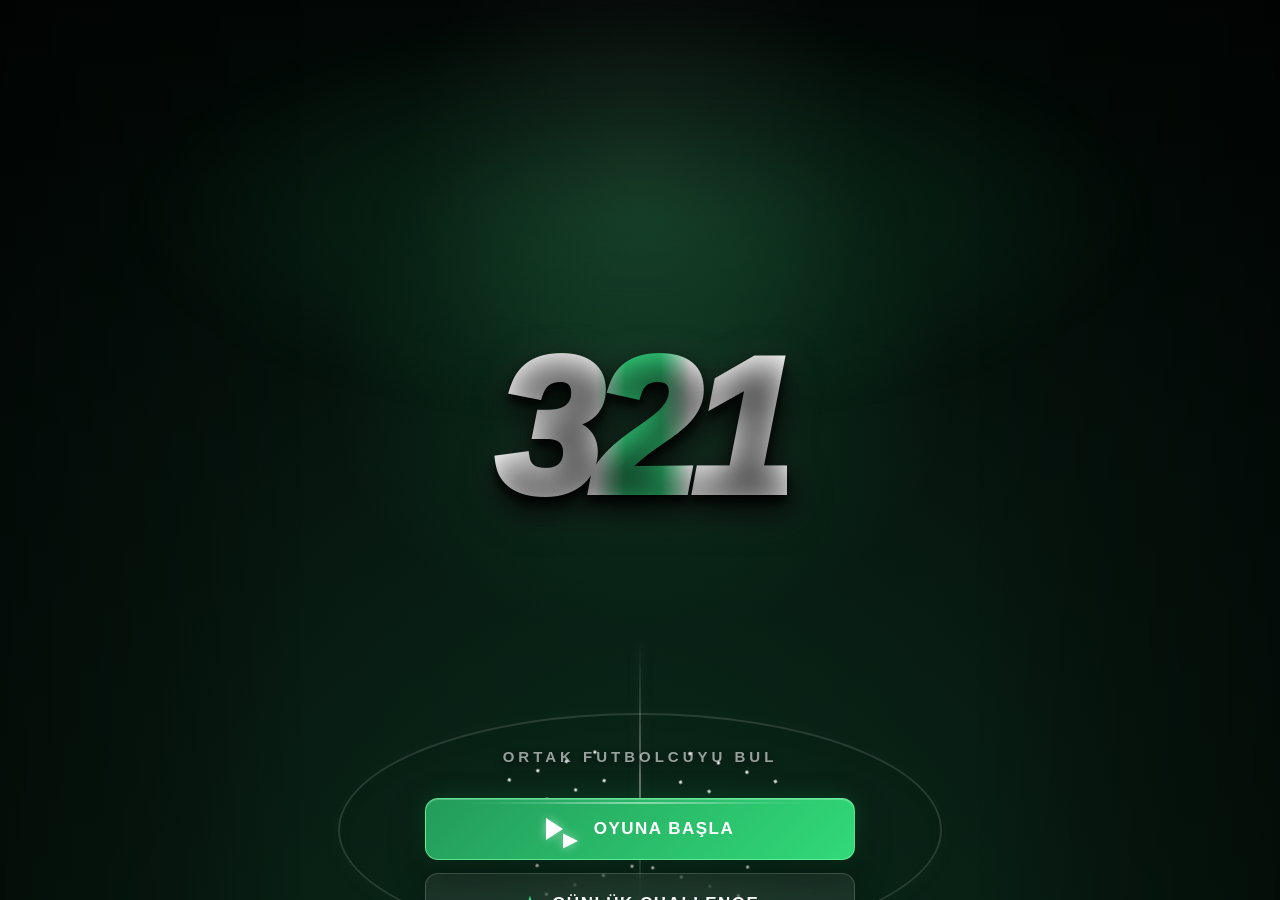
==== commit b2502409: "Günlük challenge düzenlemesi." ====
--- a/index.html
+++ b/index.html
@@ -54,10 +54,6 @@
 
         }
 
-
-        /* =====================================================
-           STADYUM ATMOSFERİ
-        ====================================================== */
 
         #home-screen::before {
 
@@ -88,10 +84,6 @@
         }
 
 
-        /* =====================================================
-           SAHA IŞIĞI
-        ====================================================== */
-
         #home-screen::after {
 
             content: "";
@@ -99,11 +91,13 @@
             position: absolute;
 
             left: 50%;
+
             bottom: -18%;
 
             transform: translateX(-50%);
 
             width: 85%;
+
             height: 48%;
 
             border-radius: 50%;
@@ -147,8 +141,6 @@
             font-style: italic;
 
             letter-spacing: -9px;
-
-            color: #ffffff;
 
             background:
 
@@ -175,10 +167,6 @@
         }
 
 
-        /* =====================================================
-           ALT BAŞLIK
-        ====================================================== */
-
         #home-screen .home-subtitle {
 
             display: block !important;
@@ -187,8 +175,7 @@
 
             z-index: 5;
 
-            margin:
-                25px 0 0;
+            margin: 25px 0 0;
 
             font-size: 15px;
 
@@ -205,34 +192,73 @@
 
 
         /* =====================================================
-           OYUNA BAŞLA
+           ANA SAYFA BUTONLARI
         ====================================================== */
 
+        .home-buttons {
+
+            position: absolute;
+
+            z-index: 10;
+
+            left: 50%;
+
+            top: 72%;
+
+            transform: translateX(-50%);
+
+            display: flex;
+
+            flex-direction: column;
+
+            align-items: center;
+
+            gap: 13px;
+
+            width: min(430px, 82vw);
+
+        }
+
+
+        #start-button,
+        #daily-challenge-button {
+
+            position: relative;
+
+            width: 100%;
+
+            height: 62px;
+
+            padding: 0 28px;
+
+            display: flex;
+
+            align-items: center;
+
+            justify-content: center;
+
+            gap: 13px;
+
+            border-radius: 13px;
+
+            font-size: 17px;
+
+            font-weight: 900;
+
+            letter-spacing: 1.5px;
+
+            cursor: pointer;
+
+            transition:
+
+                transform 0.2s ease,
+                filter 0.2s ease,
+                box-shadow 0.2s ease;
+
+        }
+
+
         #start-button {
-
-            position: absolute;
-
-            z-index: 10;
-
-            left: 50%;
-            top: 73%;
-
-            transform:
-                translate(-50%, -50%);
-
-            width:
-                min(430px, 42vw);
-
-            height: 68px;
-
-            padding: 0 35px;
-
-            display: flex;
-
-            align-items: center;
-            justify-content: center;
-
-            gap: 16px;
 
             background:
 
@@ -242,20 +268,12 @@
                     #31d979
                 ) !important;
 
-            color: #ffffff !important;
-
-            font-size: 19px !important;
-
-            font-weight: 900 !important;
-
-            letter-spacing: 2px;
+            color: #fff !important;
 
             border:
                 1px solid
                 rgba(113,255,164,0.7) !important;
 
-            border-radius: 14px;
-
             box-shadow:
 
                 0 12px 35px
@@ -267,12 +285,6 @@
                 inset 0 1px 0
                 rgba(255,255,255,0.25);
 
-            transition:
-
-                transform 0.2s ease,
-                box-shadow 0.2s ease,
-                filter 0.2s ease;
-
         }
 
 
@@ -280,40 +292,95 @@
 
             content: "▶";
 
-            font-size: 20px;
-
-            line-height: 1;
-
-        }
-
-
-        #start-button:hover {
-
-            transform:
-                translate(-50%, -50%)
-                translateY(-3px);
+            font-size: 18px;
+
+        }
+
+
+        #daily-challenge-button {
+
+            background:
+
+                rgba(255,255,255,0.08) !important;
+
+            color: #ffffff !important;
+
+            border:
+                1px solid
+                rgba(255,255,255,0.20) !important;
+
+            backdrop-filter: blur(10px);
+
+            -webkit-backdrop-filter: blur(10px);
+
+            box-shadow:
+
+                0 10px 30px
+                rgba(0,0,0,0.30);
+
+        }
+
+
+        #daily-challenge-button::before {
+
+            content: "★";
+
+            color: #35df82;
+
+            font-size: 19px;
+
+        }
+
+
+        #start-button:hover,
+        #daily-challenge-button:hover {
+
+            transform: translateY(-3px);
 
             filter: brightness(1.08);
 
-            box-shadow:
-
-                0 16px 40px
-                rgba(0,0,0,0.5),
-
-                0 0 35px
-                rgba(46,204,113,0.35),
-
-                inset 0 1px 0
-                rgba(255,255,255,0.28);
-
-        }
-
-
-        #start-button:active {
-
-            transform:
-                translate(-50%, -50%)
-                scale(0.98);
+        }
+
+
+        #start-button:active,
+        #daily-challenge-button:active {
+
+            transform: scale(0.98);
+
+        }
+
+
+        /* =====================================================
+           GÜNLÜK CHALLENGE BİLGİSİ
+        ====================================================== */
+
+        #daily-status {
+
+            position: relative;
+
+            z-index: 10;
+
+            margin-top: 8px;
+
+            min-height: 18px;
+
+            font-size: 11px;
+
+            font-weight: 700;
+
+            letter-spacing: 1px;
+
+            color:
+                rgba(255,255,255,0.48);
+
+            text-align: center;
+
+        }
+
+
+        #daily-status.completed {
+
+            color: #35df82;
 
         }
 
@@ -331,12 +398,12 @@
 
         /* =====================================================
            GERİ SAYIM
-           ÇİRKİN YUVARLAK TAMAMEN KALDIRILDI
         ====================================================== */
 
         #countdown {
 
             width: 180px !important;
+
             height: 150px !important;
 
             background: transparent !important;
@@ -414,10 +481,6 @@
         }
 
 
-        /* =====================================================
-           VS
-        ====================================================== */
-
         #vs-text {
 
             position: relative;
@@ -428,17 +491,10 @@
 
             font-weight: 1000;
 
-            letter-spacing: 1px;
-
-            color: #ffffff;
+            color: #fff;
 
             text-shadow:
-
-                0 4px 10px
-                rgba(0,0,0,0.7),
-
-                0 0 20px
-                rgba(46,204,113,0.18);
+                0 4px 10px rgba(0,0,0,0.7);
 
         }
 
@@ -473,10 +529,6 @@
         }
 
 
-        /* =====================================================
-           FUTBOLCU ADINI GİR
-        ====================================================== */
-
         .answer-label {
 
             display: block;
@@ -495,10 +547,6 @@
         }
 
 
-        /* =====================================================
-           INPUT
-        ====================================================== */
-
         .answer-area input {
 
             width: 300px !important;
@@ -511,13 +559,13 @@
                 rgba(255,255,255,0.94) !important;
 
             color: #10251b;
+
+            border-radius: 10px;
 
             border:
                 1px solid
                 rgba(255,255,255,0.12);
 
-            border-radius: 10px;
-
             box-shadow:
                 0 8px 25px
                 rgba(0,0,0,0.22);
@@ -527,25 +575,13 @@
 
         .answer-area input:focus {
 
+            outline: none;
+
             border-color:
                 rgba(46,204,113,0.75);
 
-            outline: none;
-
-            box-shadow:
-
-                0 0 0 3px
-                rgba(46,204,113,0.10),
-
-                0 8px 25px
-                rgba(0,0,0,0.22);
-
-        }
-
-
-        /* =====================================================
-           OYUNCU ÖNERİLERİ
-        ====================================================== */
+        }
+
 
         #player-suggestions {
 
@@ -562,8 +598,6 @@
             padding: 0;
 
             border: none !important;
-
-            outline: none !important;
 
             background: transparent !important;
 
@@ -586,7 +620,7 @@
             background:
                 rgba(13,45,31,0.98) !important;
 
-            color: #ffffff;
+            color: #fff;
 
             padding: 13px 15px;
 
@@ -596,10 +630,6 @@
                 1px solid
                 rgba(255,255,255,0.07);
 
-            transition:
-                background 0.15s ease,
-                padding-left 0.15s ease;
-
         }
 
 
@@ -608,14 +638,8 @@
             background:
                 rgba(35,105,67,0.98) !important;
 
-            padding-left: 19px;
-
-        }
-
-
-        /* =====================================================
-           CEVAPLA
-        ====================================================== */
+        }
+
 
         .answer-area > #answerButton {
 
@@ -623,10 +647,7 @@
 
             height: 54px;
 
-            margin: 0;
-
             background:
-
                 linear-gradient(
                     135deg,
                     #ffffff,
@@ -641,26 +662,8 @@
 
             font-weight: 1000;
 
-            letter-spacing: 0.5px;
-
-            box-shadow:
-                0 8px 22px
-                rgba(0,0,0,0.20);
-
-        }
-
-
-        .answer-area > #answerButton:hover {
-
-            transform:
-                translateY(-2px);
-
-        }
-
-
-        /* =====================================================
-           MASAÜSTÜ CEVAP SATIRI
-        ====================================================== */
+        }
+
 
         @media (min-width: 701px) {
 
@@ -676,14 +679,12 @@
 
             }
 
-
             .answer-input-wrapper {
 
                 align-items: stretch;
 
             }
 
-
             .answer-label {
 
                 text-align: center;
@@ -692,10 +693,6 @@
 
         }
 
-
-        /* =====================================================
-           SONUÇ
-        ====================================================== */
 
         #result {
 
@@ -722,8 +719,6 @@
 
             backdrop-filter: blur(8px);
 
-            -webkit-backdrop-filter: blur(8px);
-
         }
 
 
@@ -733,8 +728,7 @@
 
             max-width: 88%;
 
-            padding:
-                42px 40px 38px;
+            padding: 42px 40px 38px;
 
             background:
 
@@ -751,12 +745,8 @@
             border-radius: 22px;
 
             box-shadow:
-
                 0 30px 80px
-                rgba(0,0,0,0.65),
-
-                0 0 35px
-                rgba(46,204,113,0.07);
+                rgba(0,0,0,0.65);
 
         }
 
@@ -767,25 +757,16 @@
 
             margin-bottom: 8px;
 
-            filter:
-                drop-shadow(
-                    0 5px 12px
-                    rgba(0,0,0,0.35)
-                );
-
         }
 
 
         .game-over h2 {
 
-            margin:
-                0 0 25px;
+            margin: 0 0 25px;
 
             font-size: 34px;
 
             font-weight: 1000;
-
-            letter-spacing: 1px;
 
         }
 
@@ -808,28 +789,20 @@
 
         #final-score {
 
-            margin:
-                0 0 12px;
+            margin: 0 0 12px;
 
             font-size: 64px;
 
-            line-height: 1;
-
             font-weight: 1000;
 
             color: #35df82;
 
-            text-shadow:
-                0 0 25px
-                rgba(46,204,113,0.22);
-
         }
 
 
         #final-message {
 
-            margin:
-                0 auto 30px;
+            margin: 0 auto 30px;
 
             padding-top: 18px;
 
@@ -841,9 +814,6 @@
 
             font-weight: 800;
 
-            color:
-                rgba(255,255,255,0.82);
-
         }
 
 
@@ -852,8 +822,6 @@
             width: 190px;
 
             height: 52px;
-
-            padding: 0;
 
             background:
 
@@ -867,23 +835,7 @@
 
             border-radius: 10px;
 
-            font-size: 15px;
-
             font-weight: 1000;
-
-            letter-spacing: 1px;
-
-            box-shadow:
-                0 8px 25px
-                rgba(0,0,0,0.25);
-
-        }
-
-
-        #restart-button:hover {
-
-            transform:
-                translateY(-2px);
 
         }
 
@@ -909,20 +861,24 @@
 
                 letter-spacing: 2.5px;
 
-                margin-top: 18px;
-
-            }
-
-
-            #start-button {
-
-                width: 72vw;
-
-                height: 58px;
-
-                top: 73%;
-
-                font-size: 15px !important;
+            }
+
+
+            .home-buttons {
+
+                top: 70%;
+
+                width: 76vw;
+
+            }
+
+
+            #start-button,
+            #daily-challenge-button {
+
+                height: 55px;
+
+                font-size: 14px;
 
             }
 
@@ -963,8 +919,6 @@
 
                 width: 100% !important;
 
-                top: 62px;
-
             }
 
 
@@ -979,15 +933,7 @@
 
             .game-over-box {
 
-                padding:
-                    35px 25px 32px;
-
-            }
-
-
-            .game-over-icon {
-
-                font-size: 48px;
+                padding: 35px 25px 32px;
 
             }
 
@@ -1005,19 +951,8 @@
 
             }
 
-
-            #final-message {
-
-                font-size: 15px;
-
-            }
-
-        }
-
-
-        /* =====================================================
-           ÇOK DAR TELEFON
-        ====================================================== */
+        }
+
 
         @media (max-width: 400px) {
 
@@ -1028,34 +963,14 @@
             }
 
 
-            #start-button {
-
-                width: 74vw;
-
-                top: 73%;
-
-            }
-
-
-            #countdown {
-
-                font-size: 55px !important;
-
-            }
-
-
-            .answer-input-wrapper {
-
-                width: 78%;
-
-            }
-
-        }
-
-
-        /* =====================================================
-           YATAY TELEFON
-        ====================================================== */
+            .home-buttons {
+
+                width: 78vw;
+
+            }
+
+        }
+
 
         @media
         (max-height: 600px)
@@ -1069,27 +984,19 @@
             }
 
 
-            #home-screen .home-subtitle {
-
-                margin-top: 10px;
-
-            }
-
-
-            #start-button {
-
-                width: 300px;
-
-                height: 52px;
-
-                top: 78%;
-
-            }
-
-
-            #countdown {
-
-                font-size: 58px !important;
+            .home-buttons {
+
+                top: 72%;
+
+                flex-direction: row;
+
+            }
+
+
+            #start-button,
+            #daily-challenge-button {
+
+                height: 50px;
 
             }
 
@@ -1115,12 +1022,28 @@
             ORTAK FUTBOLCUYU BUL
         </p>
 
-        <button
-            id="start-button"
-            aria-label="Oyuna Başla"
-        >
-            OYUNA BAŞLA
-        </button>
+
+        <div class="home-buttons">
+
+            <button
+                id="start-button"
+                aria-label="Oyuna Başla"
+            >
+                OYUNA BAŞLA
+            </button>
+
+
+            <button
+                id="daily-challenge-button"
+                aria-label="Günlük Challenge"
+            >
+                GÜNLÜK CHALLENGE
+            </button>
+
+
+            <div id="daily-status"></div>
+
+        </div>
 
     </div>
 
@@ -1135,8 +1058,11 @@
         <header class="game-header">
 
             <h1>
-                ORTAK FUTBOLCU
+                <span id="game-mode-title">
+                    ORTAK FUTBOLCU
+                </span>
             </h1>
+
 
             <div
                 class="score"
@@ -1145,6 +1071,7 @@
                 Puan: 0
             </div>
 
+
             <div id="question-number">
                 Soru: 0 / 10
             </div>
@@ -1223,10 +1150,6 @@
         </div>
 
 
-        <!-- =================================================
-             CEVAP ALANI
-        ================================================== -->
-
         <div class="answer-area">
 
             <div class="answer-input-wrapper">
@@ -1237,6 +1160,7 @@
                 >
                     FUTBOLCU ADINI GİR
                 </label>
+
 
                 <input
                     type="text"
@@ -1246,6 +1170,7 @@
                     spellcheck="false"
                 >
 
+
                 <div id="player-suggestions"></div>
 
             </div>
@@ -1268,7 +1193,7 @@
 
 
     <!-- =====================================================
-         OYUN BİTİŞ EKRANI
+         OYUN BİTİŞ
     ====================================================== -->
 
     <div
@@ -1282,22 +1207,27 @@
                 🏆
             </div>
 
-            <h2>
+
+            <h2 id="game-over-title">
                 OYUN TAMAMLANDI
             </h2>
+
 
             <div class="final-score-label">
                 PUAN
             </div>
 
+
             <div id="final-score">
                 0
             </div>
 
+
             <div id="final-message">
                 10 soruyu tamamladın!
             </div>
 
+
             <button id="restart-button">
                 TEKRAR OYNA
             </button>
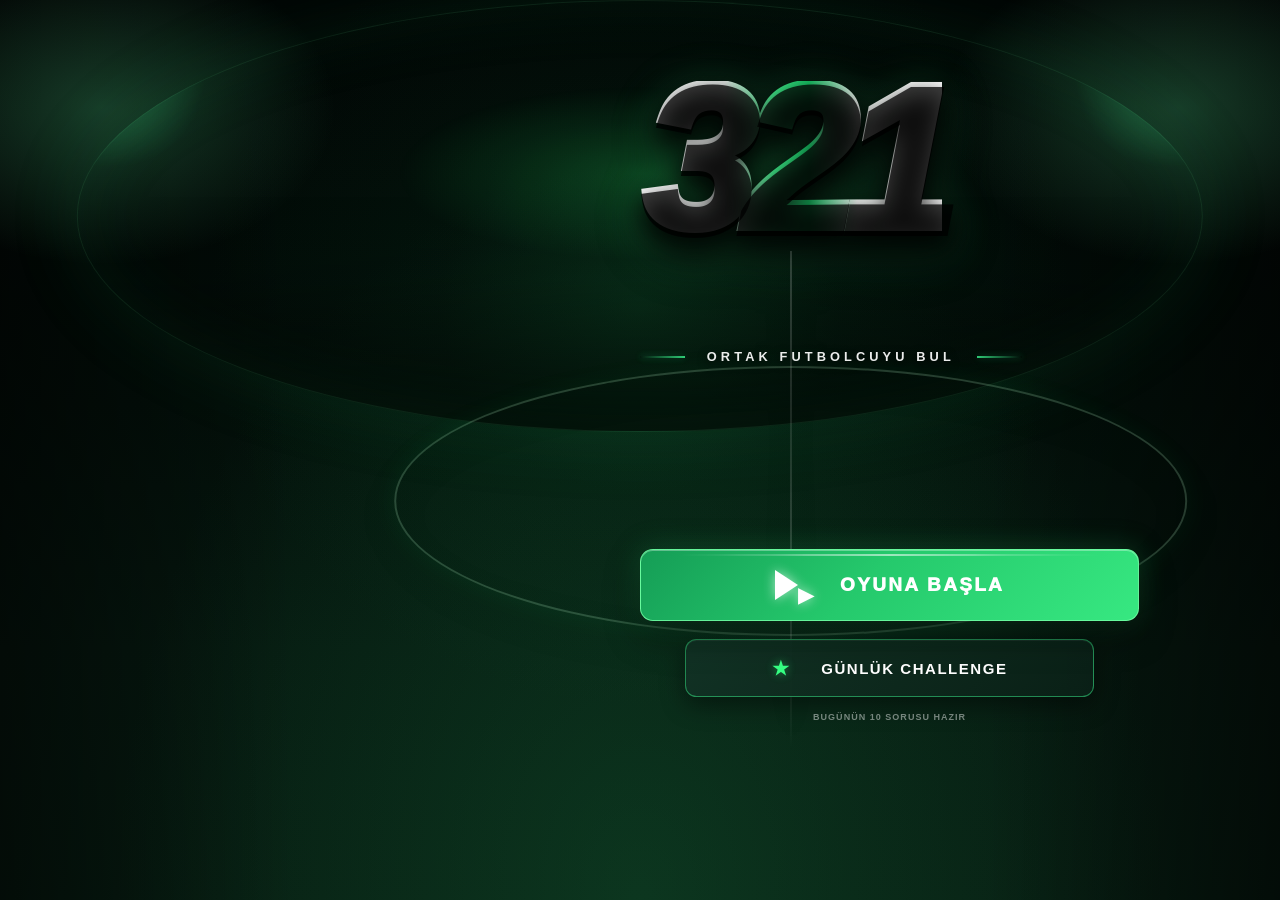
==== commit ea404539: "Genel güncellemeler." ====
--- a/index.html
+++ b/index.html
@@ -7,10 +7,10 @@
 
     <meta
         name="viewport"
-        content="width=device-width, initial-scale=1.0"
+        content="width=device-width, initial-scale=1.0, viewport-fit=cover"
     >
 
-    <title>3-2-1</title>
+    <title>3-2-1 | Ortak Futbolcuyu Bul</title>
 
     <link
         rel="stylesheet"
@@ -20,40 +20,107 @@
     <style>
 
         /* =====================================================
+           GLOBAL RESET / VIEWPORT
+        ====================================================== */
+
+        html,
+        body {
+
+            width: 100%;
+            height: 100%;
+
+            margin: 0;
+            padding: 0;
+
+            overflow: hidden;
+
+            background: #020705;
+
+        }
+
+
+        body {
+
+            min-width: 100%;
+            min-height: 100%;
+
+        }
+
+
+        *,
+        *::before,
+        *::after {
+
+            box-sizing: border-box;
+
+        }
+
+
+        /* =====================================================
            ANA SAYFA
         ====================================================== */
 
         #home-screen {
 
-            position: relative;
-
-            background-image: none !important;
+            position: fixed !important;
+
+            inset: 0 !important;
+
+            width: 100vw !important;
+            height: 100vh !important;
+
+            min-width: 100vw !important;
+            min-height: 100vh !important;
+
+            max-width: none !important;
+            max-height: none !important;
+
+            margin: 0 !important;
+            padding: 0 !important;
+
+            transform: none !important;
+            scale: 1 !important;
+            zoom: 1 !important;
+
+            display: flex !important;
+
+            flex-direction: column;
+
+            align-items: center;
 
             background:
 
                 radial-gradient(
-                    ellipse at center 42%,
-                    rgba(45, 210, 115, 0.12),
-                    transparent 35%
+                    ellipse at 50% 34%,
+                    rgba(35, 190, 100, 0.16) 0%,
+                    rgba(20, 110, 60, 0.08) 22%,
+                    transparent 48%
                 ),
 
                 radial-gradient(
-                    ellipse at center bottom,
-                    rgba(20, 100, 60, 0.20),
-                    transparent 55%
+                    ellipse at 50% 100%,
+                    rgba(25, 120, 65, 0.28) 0%,
+                    transparent 58%
                 ),
 
                 linear-gradient(
                     180deg,
-                    #020705 0%,
-                    #06140e 50%,
-                    #081b12 100%
+                    #010504 0%,
+                    #03100a 45%,
+                    #061910 72%,
+                    #071d12 100%
                 ) !important;
 
-            overflow: hidden;
-
-        }
-
+            overflow: hidden !important;
+
+            z-index: 1;
+
+        }
+
+
+        /* =====================================================
+           STADYUM ATMOSFERİ
+        ====================================================== */
 
         #home-screen::before {
 
@@ -63,94 +130,123 @@
 
             inset: 0;
 
+            pointer-events: none;
+
+            z-index: 0;
+
             background:
 
                 radial-gradient(
-                    ellipse at 50% 18%,
-                    rgba(255,255,255,0.055),
-                    transparent 28%
+                    ellipse at 8% 12%,
+                    rgba(100,255,170,0.22),
+                    transparent 14%
+                ),
+
+                radial-gradient(
+                    ellipse at 92% 12%,
+                    rgba(100,255,170,0.22),
+                    transparent 14%
                 ),
 
                 linear-gradient(
                     90deg,
-                    rgba(0,0,0,0.48),
-                    transparent 24%,
-                    transparent 76%,
-                    rgba(0,0,0,0.48)
+                    rgba(0,0,0,0.58) 0%,
+                    transparent 23%,
+                    transparent 77%,
+                    rgba(0,0,0,0.58) 100%
                 );
 
+        }
+
+
+        #home-screen::after {
+
+            content: "";
+
+            position: absolute;
+
+            left: 50%;
+            bottom: -13%;
+
+            width: 88%;
+            height: 48%;
+
+            transform: translateX(-50%);
+
+            border-radius: 50%;
+
             pointer-events: none;
 
-        }
-
-
-        #home-screen::after {
-
-            content: "";
-
-            position: absolute;
-
-            left: 50%;
-
-            bottom: -18%;
-
-            transform: translateX(-50%);
-
-            width: 85%;
-
-            height: 48%;
-
-            border-radius: 50%;
-
-            background:
-
-                radial-gradient(
-                    ellipse,
-                    rgba(49,220,120,0.16),
-                    transparent 67%
-                );
-
-            filter: blur(14px);
-
-            pointer-events: none;
+            z-index: 0;
+
+            border:
+                1px solid
+                rgba(90,220,140,0.13);
+
+            box-shadow:
+
+                0 0 80px
+                rgba(40,190,100,0.10),
+
+                inset 0 0 70px
+                rgba(40,190,100,0.08);
 
         }
 
 
         /* =====================================================
-           ANA BAŞLIK
+           321 LOGO
         ====================================================== */
 
         #home-screen h1 {
 
+            position: absolute !important;
+
+            z-index: 5;
+
+            top: 9vh !important;
+            left: 50% !important;
+
+            transform:
+                translateX(-50%)
+                none !important;
+
+            width: auto !important;
+            max-width: none !important;
+
+            margin: 0 !important;
+            padding: 0 !important;
+
             display: block !important;
 
-            position: relative;
-
-            z-index: 5;
-
-            margin: 0;
-
             font-size:
-                clamp(100px, 15vw, 225px);
-
-            line-height: 0.82;
-
-            font-weight: 1000;
+                clamp(
+                    120px,
+                    16vw,
+                    250px
+                ) !important;
+
+            line-height: 0.78 !important;
+
+            font-weight: 1000 !important;
 
             font-style: italic;
 
-            letter-spacing: -9px;
+            letter-spacing: -0.065em;
+
+            white-space: nowrap;
+
+            text-align: center;
 
             background:
 
                 linear-gradient(
                     90deg,
                     #ffffff 0%,
-                    #ffffff 35%,
-                    #35dc82 45%,
-                    #35dc82 57%,
-                    #ffffff 67%,
+                    #e8ecea 28%,
+                    #42e889 44%,
+                    #17c967 56%,
+                    #eef2ef 72%,
                     #ffffff 100%
                 );
 
@@ -159,98 +255,191 @@
 
             -webkit-text-fill-color: transparent;
 
-            text-shadow:
-
-                0 10px 35px
-                rgba(0,0,0,0.75);
-
-        }
-
+            filter:
+                drop-shadow(
+                    0 15px 15px
+                    rgba(0,0,0,0.65)
+                )
+
+                drop-shadow(
+                    0 0 18px
+                    rgba(48,220,120,0.18)
+                );
+
+        }
+
+
+        /* =====================================================
+           ALT BAŞLIK
+        ====================================================== */
 
         #home-screen .home-subtitle {
 
-            display: block !important;
-
-            position: relative;
+            position: absolute !important;
 
             z-index: 5;
 
-            margin: 25px 0 0;
-
-            font-size: 15px;
-
-            font-weight: 800;
-
-            letter-spacing: 4px;
-
-            text-transform: uppercase;
+            top: 39vh !important;
+            left: 50% !important;
+
+            transform:
+                translateX(-50%)
+                none !important;
+
+            width: max-content !important;
+
+            margin: 0 !important;
+            padding: 0 !important;
+
+            display: flex !important;
+
+            align-items: center;
+            justify-content: center;
+
+            gap: 22px;
+
+            font-size:
+                clamp(
+                    11px,
+                    1vw,
+                    16px
+                ) !important;
+
+            line-height: 1;
+
+            font-weight: 900 !important;
+
+            letter-spacing:
+                clamp(
+                    2px,
+                    0.32vw,
+                    5px
+                );
 
             color:
-                rgba(255,255,255,0.58);
+                rgba(255,255,255,0.92) !important;
+
+            white-space: nowrap;
+
+        }
+
+
+        #home-screen .home-subtitle::before,
+        #home-screen .home-subtitle::after {
+
+            content: "";
+
+            display: block;
+
+            width:
+                clamp(
+                    28px,
+                    3.5vw,
+                    65px
+                );
+
+            height: 2px;
+
+            background:
+                linear-gradient(
+                    90deg,
+                    transparent,
+                    #35df82
+                );
+
+            box-shadow:
+                0 0 7px
+                rgba(53,223,130,0.35);
+
+        }
+
+
+        #home-screen .home-subtitle::after {
+
+            background:
+                linear-gradient(
+                    90deg,
+                    #35df82,
+                    transparent
+                );
 
         }
 
 
         /* =====================================================
-           ANA SAYFA BUTONLARI
+           BUTON KONTEYNERİ
         ====================================================== */
 
         .home-buttons {
 
-            position: absolute;
-
-            z-index: 10;
-
-            left: 50%;
-
-            top: 72%;
-
-            transform: translateX(-50%);
-
-            display: flex;
-
-            flex-direction: column;
-
-            align-items: center;
-
-            gap: 13px;
-
-            width: min(430px, 82vw);
-
-        }
-
+            position: absolute !important;
+
+            z-index: 20;
+
+            top: 61vh !important;
+            left: 50% !important;
+
+            transform:
+                translateX(-50%)
+                none !important;
+
+            width:
+                clamp(
+                    360px,
+                    39vw,
+                    600px
+                ) !important;
+
+            max-width: 600px !important;
+            min-width: 280px !important;
+
+            height: auto !important;
+
+            margin: 0 !important;
+            padding: 0 !important;
+
+            display: flex !important;
+
+            flex-direction: column !important;
+
+            align-items: center !important;
+
+            justify-content: flex-start !important;
+
+            gap: 18px !important;
+
+        }
+
+
+        /* =====================================================
+           BUTONLAR
+        ====================================================== */
 
         #start-button,
         #daily-challenge-button {
 
-            position: relative;
-
-            width: 100%;
-
-            height: 62px;
-
-            padding: 0 28px;
-
-            display: flex;
-
-            align-items: center;
-
-            justify-content: center;
-
-            gap: 13px;
-
-            border-radius: 13px;
-
-            font-size: 17px;
-
-            font-weight: 900;
-
-            letter-spacing: 1.5px;
+            position: relative !important;
+
+            width: 100% !important;
+
+            max-width: none !important;
+            min-width: 0 !important;
+
+            margin: 0 !important;
+
+            display: flex !important;
+
+            align-items: center !important;
+
+            justify-content: center !important;
+
+            box-sizing: border-box !important;
 
             cursor: pointer;
 
+            font-family: inherit;
+
             transition:
-
                 transform 0.2s ease,
                 filter 0.2s ease,
                 box-shadow 0.2s ease;
@@ -258,32 +447,72 @@
         }
 
 
+        /* =====================================================
+           OYUNA BAŞLA
+        ====================================================== */
+
         #start-button {
+
+            height:
+                clamp(
+                    72px,
+                    7vh,
+                    100px
+                ) !important;
+
+            padding:
+                0 40px !important;
+
+            border-radius:
+                clamp(
+                    12px,
+                    1vw,
+                    18px
+                ) !important;
+
+            gap: 18px !important;
+
+            font-size:
+                clamp(
+                    19px,
+                    1.45vw,
+                    27px
+                ) !important;
+
+            font-weight: 1000 !important;
+
+            letter-spacing:
+                clamp(
+                    1px,
+                    0.18vw,
+                    3px
+                ) !important;
+
+            color: #ffffff !important;
 
             background:
 
                 linear-gradient(
                     135deg,
-                    #239c5a,
-                    #31d979
+                    #159d56 0%,
+                    #25c96c 45%,
+                    #37e881 100%
                 ) !important;
-
-            color: #fff !important;
 
             border:
                 1px solid
-                rgba(113,255,164,0.7) !important;
+                rgba(113,255,164,0.85) !important;
 
             box-shadow:
 
-                0 12px 35px
+                0 14px 35px
                 rgba(0,0,0,0.45),
 
-                0 0 25px
-                rgba(46,204,113,0.22),
+                0 0 30px
+                rgba(46,204,113,0.25),
 
                 inset 0 1px 0
-                rgba(255,255,255,0.25);
+                rgba(255,255,255,0.32);
 
         }
 
@@ -292,31 +521,86 @@
 
             content: "▶";
 
-            font-size: 18px;
-
-        }
-
+            display: inline-block;
+
+            color: #ffffff;
+
+            font-size:
+                clamp(
+                    20px,
+                    1.5vw,
+                    28px
+                );
+
+            line-height: 1;
+
+        }
+
+
+        /* =====================================================
+           GÜNLÜK CHALLENGE
+        ====================================================== */
 
         #daily-challenge-button {
 
+            width:
+                82% !important;
+
+            height:
+                clamp(
+                    58px,
+                    5.8vh,
+                    78px
+                ) !important;
+
+            padding:
+                0 30px !important;
+
+            border-radius:
+                clamp(
+                    10px,
+                    0.9vw,
+                    15px
+                ) !important;
+
+            gap: 15px !important;
+
+            font-size:
+                clamp(
+                    15px,
+                    1.05vw,
+                    20px
+                ) !important;
+
+            font-weight: 900 !important;
+
+            letter-spacing:
+                clamp(
+                    1px,
+                    0.12vw,
+                    2px
+                ) !important;
+
+            color: #ffffff !important;
+
             background:
-
-                rgba(255,255,255,0.08) !important;
-
-            color: #ffffff !important;
+                linear-gradient(
+                    135deg,
+                    rgba(18,51,37,0.96),
+                    rgba(10,32,23,0.96)
+                ) !important;
 
             border:
                 1px solid
-                rgba(255,255,255,0.20) !important;
-
-            backdrop-filter: blur(10px);
-
-            -webkit-backdrop-filter: blur(10px);
+                rgba(53,223,130,0.55) !important;
 
             box-shadow:
 
                 0 10px 30px
-                rgba(0,0,0,0.30);
+                rgba(0,0,0,0.32),
+
+                inset 0 1px 0
+                rgba(255,255,255,0.08);
 
         }
 
@@ -325,19 +609,32 @@
 
             content: "★";
 
+            display: inline-block;
+
             color: #35df82;
 
-            font-size: 19px;
-
-        }
-
+            font-size:
+                clamp(
+                    18px,
+                    1.3vw,
+                    25px
+                );
+
+        }
+
+
+        /* =====================================================
+           BUTON HOVER
+        ====================================================== */
 
         #start-button:hover,
         #daily-challenge-button:hover {
 
-            transform: translateY(-3px);
-
-            filter: brightness(1.08);
+            transform:
+                translateY(-3px) !important;
+
+            filter:
+                brightness(1.08);
 
         }
 
@@ -345,42 +642,71 @@
         #start-button:active,
         #daily-challenge-button:active {
 
-            transform: scale(0.98);
+            transform:
+                translateY(1px)
+                scale(0.99) !important;
+
+        }
+
+
+        #start-button:disabled,
+        #daily-challenge-button:disabled {
+
+            cursor: default;
+
+            opacity: 0.6;
 
         }
 
 
         /* =====================================================
-           GÜNLÜK CHALLENGE BİLGİSİ
+           DAILY STATUS
         ====================================================== */
 
         #daily-status {
 
-            position: relative;
-
-            z-index: 10;
-
-            margin-top: 8px;
-
-            min-height: 18px;
-
-            font-size: 11px;
-
-            font-weight: 700;
-
-            letter-spacing: 1px;
+            position: relative !important;
+
+            z-index: 25;
+
+            width: 100%;
+
+            min-height: 20px;
+
+            margin:
+                -3px 0 0 !important;
+
+            padding: 0;
+
+            text-align: center;
+
+            font-size:
+                clamp(
+                    9px,
+                    0.65vw,
+                    13px
+                ) !important;
+
+            line-height: 1.2;
+
+            font-weight: 800 !important;
+
+            letter-spacing:
+                clamp(
+                    0.5px,
+                    0.08vw,
+                    1.5px
+                );
 
             color:
-                rgba(255,255,255,0.48);
-
-            text-align: center;
+                rgba(255,255,255,0.45);
 
         }
 
 
         #daily-status.completed {
 
-            color: #35df82;
+            color: #35df82 !important;
 
         }
 
@@ -391,7 +717,27 @@
 
         #game-content {
 
-            position: relative;
+            position: fixed !important;
+
+            inset: 0 !important;
+
+            width: 100vw !important;
+            height: 100vh !important;
+
+            min-width: 100vw !important;
+            min-height: 100vh !important;
+
+            max-width: none !important;
+            max-height: none !important;
+
+            margin: 0 !important;
+            padding: 0 !important;
+
+            transform: none !important;
+            scale: 1 !important;
+            zoom: 1 !important;
+
+            overflow: hidden !important;
 
         }
 
@@ -403,7 +749,6 @@
         #countdown {
 
             width: 180px !important;
-
             height: 150px !important;
 
             background: transparent !important;
@@ -491,7 +836,7 @@
 
             font-weight: 1000;
 
-            color: #fff;
+            color: #ffffff;
 
             text-shadow:
                 0 4px 10px rgba(0,0,0,0.7);
@@ -605,6 +950,8 @@
 
             overflow: hidden;
 
+            z-index: 50;
+
         }
 
 
@@ -620,7 +967,7 @@
             background:
                 rgba(13,45,31,0.98) !important;
 
-            color: #fff;
+            color: #ffffff;
 
             padding: 13px 15px;
 
@@ -629,6 +976,8 @@
             border-bottom:
                 1px solid
                 rgba(255,255,255,0.07);
+
+            cursor: pointer;
 
         }
 
@@ -662,6 +1011,8 @@
 
             font-weight: 1000;
 
+            cursor: pointer;
+
         }
 
 
@@ -837,6 +1188,8 @@
 
             font-weight: 1000;
 
+            cursor: pointer;
+
         }
 
 
@@ -848,37 +1201,55 @@
 
             #home-screen h1 {
 
-                font-size: 26vw;
-
-                letter-spacing: -3px;
+                top: 12vh !important;
+
+                font-size: 27vw !important;
+
+                letter-spacing: -0.06em;
 
             }
 
 
             #home-screen .home-subtitle {
 
-                font-size: 10px;
+                top: 32vh !important;
+
+                font-size: 10px !important;
 
                 letter-spacing: 2.5px;
 
+                gap: 10px;
+
             }
 
 
             .home-buttons {
 
-                top: 70%;
-
-                width: 76vw;
-
-            }
-
-
-            #start-button,
+                top: 58vh !important;
+
+                width: 82vw !important;
+
+                min-width: 0 !important;
+
+            }
+
+
+            #start-button {
+
+                height: 62px !important;
+
+                font-size: 17px !important;
+
+            }
+
+
             #daily-challenge-button {
 
-                height: 55px;
-
-                font-size: 14px;
+                width: 86% !important;
+
+                height: 54px !important;
+
+                font-size: 13px !important;
 
             }
 
@@ -954,49 +1325,35 @@
         }
 
 
-        @media (max-width: 400px) {
+        /* =====================================================
+           KISA EKRAN
+        ====================================================== */
+
+        @media (
+            max-height: 700px
+        ) and (
+            min-width: 701px
+        ) {
 
             #home-screen h1 {
 
-                font-size: 25vw;
+                top: 5vh !important;
+
+                font-size: 20vh !important;
+
+            }
+
+
+            #home-screen .home-subtitle {
+
+                top: 29vh !important;
 
             }
 
 
             .home-buttons {
 
-                width: 78vw;
-
-            }
-
-        }
-
-
-        @media
-        (max-height: 600px)
-        and
-        (orientation: landscape) {
-
-            #home-screen h1 {
-
-                font-size: 20vh;
-
-            }
-
-
-            .home-buttons {
-
-                top: 72%;
-
-                flex-direction: row;
-
-            }
-
-
-            #start-button,
-            #daily-challenge-button {
-
-                height: 50px;
+                top: 57vh !important;
 
             }
 
@@ -1018,6 +1375,7 @@
 
         <h1>321</h1>
 
+
         <p class="home-subtitle">
             ORTAK FUTBOLCUYU BUL
         </p>
@@ -1026,6 +1384,7 @@
         <div class="home-buttons">
 
             <button
+                type="button"
                 id="start-button"
                 aria-label="Oyuna Başla"
             >
@@ -1034,6 +1393,7 @@
 
 
             <button
+                type="button"
                 id="daily-challenge-button"
                 aria-label="Günlük Challenge"
             >
@@ -1058,9 +1418,11 @@
         <header class="game-header">
 
             <h1>
+
                 <span id="game-mode-title">
                     ORTAK FUTBOLCU
                 </span>
+
             </h1>
 
 
@@ -1088,7 +1450,6 @@
 
         <div class="game-area">
 
-
             <div
                 class="team"
                 id="team1"
@@ -1105,6 +1466,7 @@
 
                 </div>
 
+
                 <span
                     class="team-name"
                     id="team1-name"
@@ -1139,6 +1501,7 @@
                     >
 
                 </div>
+
 
                 <span
                     class="team-name"
@@ -1176,7 +1539,10 @@
             </div>
 
 
-            <button id="answerButton">
+            <button
+                type="button"
+                id="answerButton"
+            >
                 CEVAPLA
             </button>
 
@@ -1228,7 +1594,10 @@
             </div>
 
 
-            <button id="restart-button">
+            <button
+                type="button"
+                id="restart-button"
+            >
                 TEKRAR OYNA
             </button>
 
--- a/style.css
+++ b/style.css
@@ -1,5 +1,6 @@
 /* =========================================================
-   ORTAK FUTBOLCU - PREMIUM STADIUM UI
+   321 - ORTAK FUTBOLCUYU BUL
+   PREMIUM STADIUM UI
    ANA SAYFA + OYUN EKRANI
 ========================================================= */
 
@@ -8,634 +9,660 @@
 }
 
 html,
-body {
+body,
+#root {
+    width: 100%;
+    min-width: 100%;
+    min-height: 100%;
     margin: 0;
     padding: 0;
-    width: 100%;
-    min-height: 100%;
+}
+
+html {
     overflow-x: hidden;
 }
 
 body {
-    background:
+    overflow-x: hidden;
+    background: #010604;
+    color: #fff;
+    font-family: Arial, Helvetica, sans-serif;
+    text-align: center;
+}
+
+
+/* =========================================================
+   ANA SAYFA - TAM EKRAN
+========================================================= */
+
+#home-screen {
+    position: fixed !important;
+    inset: 0 !important;
+
+    width: 100vw !important;
+    height: 100vh !important;
+    height: 100dvh !important;
+
+    min-width: 100vw !important;
+    min-height: 100vh !important;
+
+    margin: 0 !important;
+    padding: 0 !important;
+
+    display: flex !important;
+    flex-direction: column !important;
+    align-items: center !important;
+    justify-content: flex-start !important;
+
+    overflow: hidden !important;
+
+    transform: none !important;
+    scale: 1 !important;
+    zoom: 1 !important;
+
+    z-index: 9999;
+
+    isolation: isolate;
+
+    background:
+
+        /* ÜST KARANLIK VİNYET */
         radial-gradient(
-            ellipse at 50% 30%,
-            rgba(18, 91, 56, 0.18),
-            transparent 55%
+            ellipse at 50% 38%,
+            transparent 0%,
+            rgba(0, 0, 0, 0.10) 42%,
+            rgba(0, 0, 0, 0.72) 100%
         ),
+
+        /* MERKEZ YEŞİL IŞIK */
+        radial-gradient(
+            ellipse 48% 42% at 50% 43%,
+            rgba(32, 183, 83, 0.28),
+            rgba(10, 73, 39, 0.10) 42%,
+            transparent 72%
+        ),
+
+        /* ALT SAHA */
         linear-gradient(
             180deg,
             #010504 0%,
-            #03110b 45%,
-            #06180f 100%
-        );
-
-    color: #ffffff;
-
-    font-family:
-        Arial,
-        Helvetica,
-        sans-serif;
-
-    text-align: center;
-}
-
-
-/* =========================================================
-   ANA SAYFA
-========================================================= */
-
-#home-screen {
-
-    position: fixed;
-
+            #02100a 40%,
+            #042315 65%,
+            #061b10 100%
+        );
+
+    animation: none !important;
+}
+
+
+/* =========================================================
+   STADYUM ATMOSFERİ
+========================================================= */
+
+#home-screen::before {
+    content: "";
+
+    position: absolute;
     inset: 0;
 
-    width: 100%;
-    height: 100vh;
-    height: 100dvh;
-
-    display: flex;
-
-    flex-direction: column;
-
-    align-items: center;
-
-    justify-content: center;
-
-    overflow: hidden;
-
-    z-index: 9999;
-
-    background:
-
-        /* ÜST KARANLIK VİNYET */
+    z-index: -5;
+
+    pointer-events: none;
+
+    background:
+
+        /* SOL TRİBÜN */
         radial-gradient(
-            ellipse at 50% 42%,
-            transparent 0%,
-            rgba(0, 0, 0, 0.05) 42%,
-            rgba(0, 0, 0, 0.58) 100%
+            ellipse 42% 30% at 0% 48%,
+            rgba(13, 75, 46, 0.72),
+            transparent 72%
         ),
 
-        /* STADYUM YEŞİL IŞIK HAZESİ */
+        /* SAĞ TRİBÜN */
         radial-gradient(
-            ellipse at 50% 55%,
-            rgba(27, 133, 72, 0.25),
-            transparent 45%
+            ellipse 42% 30% at 100% 48%,
+            rgba(13, 75, 46, 0.72),
+            transparent 72%
         ),
 
-        /* ÇİM */
+        /* MERKEZ STADYUM IŞIĞI */
+        radial-gradient(
+            ellipse 34% 38% at 50% 35%,
+            rgba(38, 188, 89, 0.18),
+            transparent 72%
+        ),
+
+        /* TRİBÜN KARANLIĞI */
         linear-gradient(
             180deg,
-            #010403 0%,
-            #020a06 38%,
-            #03170c 67%,
-            #062512 100%
-        );
-
-    isolation: isolate;
-}
-
-
-/* =========================================================
-   STADYUM TRİBÜNLERİ
-========================================================= */
-
-#home-screen::before {
-
+            #010504 0%,
+            rgba(1, 12, 7, 0.85) 35%,
+            rgba(2, 19, 12, 0.75) 60%,
+            rgba(3, 27, 15, 0.95) 100%
+        );
+}
+
+
+/* =========================================================
+   STADYUM IŞIKLARI
+========================================================= */
+
+#home-screen::after {
     content: "";
 
     position: absolute;
-
     inset: 0;
 
-    z-index: -3;
-
-    background:
-
-        /* UZAK TRİBÜN */
+    z-index: -4;
+
+    pointer-events: none;
+
+    background:
+
+        /* SOL IŞIK */
         radial-gradient(
-            ellipse at 50% 50%,
-            rgba(16, 38, 29, 0.8) 0%,
-            rgba(6, 17, 12, 0.85) 28%,
-            transparent 53%
-        ),
-
-        /* SOL TRİBÜN */
-        linear-gradient(
-            165deg,
-            transparent 0%,
-            transparent 36%,
-            rgba(8, 27, 18, 0.9) 37%,
-            rgba(3, 12, 8, 0.95) 51%,
-            transparent 52%
-        ),
-
-        /* SAĞ TRİBÜN */
-        linear-gradient(
-            195deg,
-            transparent 0%,
-            transparent 36%,
-            rgba(8, 27, 18, 0.9) 37%,
-            rgba(3, 12, 8, 0.95) 51%,
-            transparent 52%
-        );
-
-    opacity: 0.95;
-}
-
-
-/* =========================================================
-   STADYUM ATMOSFERİ
-========================================================= */
-
-#home-screen::after {
-
-    content: "";
-
-    position: absolute;
-
-    inset: 0;
-
-    z-index: -2;
-
-    pointer-events: none;
-
-    background:
-
-        /* SOL STADYUM IŞIĞI */
-        radial-gradient(
-            ellipse 14% 38% at 5% 28%,
-            rgba(255,255,255,0.17),
-            rgba(255,255,255,0.035) 35%,
+            ellipse 12% 30% at 3% 18%,
+            rgba(255,255,255,0.95) 0%,
+            rgba(172,255,212,0.55) 9%,
+            rgba(68,255,155,0.16) 27%,
             transparent 70%
         ),
 
-        /* SAĞ STADYUM IŞIĞI */
+        /* SAĞ IŞIK */
         radial-gradient(
-            ellipse 14% 38% at 95% 28%,
-            rgba(255,255,255,0.17),
-            rgba(255,255,255,0.035) 35%,
+            ellipse 12% 30% at 97% 18%,
+            rgba(255,255,255,0.95) 0%,
+            rgba(172,255,212,0.55) 9%,
+            rgba(68,255,155,0.16) 27%,
             transparent 70%
         ),
 
-        /* MERKEZ YEŞİL HAZE */
+        /* ORTA IŞIK */
         radial-gradient(
-            ellipse at 50% 42%,
-            rgba(52, 191, 91, 0.14),
-            transparent 37%
+            ellipse 30% 28% at 50% 40%,
+            rgba(43,255,112,0.18),
+            transparent 72%
         ),
 
-        /* ALT VİNYET */
+        /* ALT KARANLIK */
         linear-gradient(
             180deg,
-            rgba(0,0,0,0.25),
-            transparent 38%,
-            rgba(0,0,0,0.12) 70%,
-            rgba(0,0,0,0.7) 100%
-        );
-
-    opacity: 1;
-}
-
-
-/* =========================================================
-   STADYUM IŞIKLARI - SOL
-========================================================= */
-
-#home-screen .home-subtitle::before {
-
+            transparent 45%,
+            rgba(0,0,0,0.08) 65%,
+            rgba(0,0,0,0.65) 100%
+        );
+}
+
+
+/* =========================================================
+   STADYUM LED IŞIK NOKTALARI
+========================================================= */
+
+#home-screen .home-subtitle::before,
+#home-screen .home-subtitle::after {
     content: "";
 
     position: fixed;
 
-    left: 2.5%;
-
-    top: 9%;
-
-    width: 115px;
-
-    height: 145px;
+    top: 7%;
+
+    width: 145px;
+    height: 150px;
+
+    z-index: -1;
+
+    pointer-events: none;
 
     background:
 
         radial-gradient(
-            circle,
-            rgba(255,255,255,0.95) 0 7%,
-            transparent 8%
+            circle at center,
+            rgba(255,255,255,0.98) 0 5px,
+            transparent 6px
         );
 
     background-size: 30px 30px;
 
     filter:
         drop-shadow(
-            0 0 13px
-            rgba(255,255,255,0.75)
-        );
-
-    opacity: 0.95;
-
-    transform:
-        rotate(-18deg);
+            0 0 10px
+            rgba(255,255,255,0.85)
+        )
+        drop-shadow(
+            0 0 28px
+            rgba(48,255,132,0.55)
+        );
+
+    opacity: 0.85;
+}
+
+#home-screen .home-subtitle::before {
+    left: 1.5%;
+    transform: rotate(-17deg);
+}
+
+#home-screen .home-subtitle::after {
+    right: 1.5%;
+    transform: rotate(17deg);
+}
+
+
+/* =========================================================
+   SAHA ZEMİNİ
+========================================================= */
+
+#home-screen {
+    --pitch-line: rgba(177,255,203,0.30);
+}
+
+#home-screen h1::before {
+    content: "";
+
+    position: absolute;
+
+    left: 50%;
+    top: calc(100% + 125px);
+
+    width: min(820px, 62vw);
+    height: min(270px, 22vw);
+
+    transform: translateX(-50%);
+
+    border:
+        2px solid
+        rgba(183,255,205,0.20);
+
+    border-radius: 50%;
+
+    box-shadow:
+        0 0 25px rgba(45,255,111,0.05);
+
+    z-index: -2;
 
     pointer-events: none;
 }
 
-
-/* =========================================================
-   STADYUM IŞIKLARI - SAĞ
-========================================================= */
-
-#home-screen .home-subtitle::after {
-
+#home-screen h1::after {
     content: "";
 
-    position: fixed;
-
-    right: 2.5%;
-
-    top: 9%;
-
-    width: 115px;
-
-    height: 145px;
-
-    background:
-
-        radial-gradient(
-            circle,
-            rgba(255,255,255,0.95) 0 7%,
-            transparent 8%
-        );
-
-    background-size: 30px 30px;
-
-    filter:
-        drop-shadow(
-            0 0 13px
-            rgba(255,255,255,0.75)
-        );
-
-    opacity: 0.95;
-
-    transform:
-        rotate(18deg);
-
-    pointer-events: none;
-}
-
-
-/* =========================================================
-   SAHA - ALT BÖLÜM
-========================================================= */
-
-#home-screen {
-
-    --pitch-line:
-        rgba(255,255,255,0.22);
-}
-
-
-/* SAHA ÇİZGİLERİ */
-
-#home-screen .home-subtitle {
-
-    position: relative;
-
-    z-index: 5;
-
-    display: block;
-
-    margin: 0;
-
-    color: #ffffff;
-
-    font-size: 16px;
-
-    font-weight: 900;
-
-    letter-spacing: 6px;
-
-    text-transform: uppercase;
-
-    text-shadow:
-        0 2px 8px rgba(0,0,0,0.8),
-
-        0 0 15px
-        rgba(255,255,255,0.08);
-
-    transform:
-        translateY(215px);
-
-    pointer-events: none;
-}
-
-
-/* =========================================================
-   SAHA ORTA ÇİZGİSİ
-========================================================= */
-
-#home-screen h1::after {
-
-    content: "";
-
     position: absolute;
 
     left: 50%;
-
-    top: calc(100% + 130px);
-
-    transform:
-        translateX(-50%);
+    top: calc(100% + 10px);
 
     width: 2px;
-
-    height: 260px;
+    height: 500px;
+
+    transform: translateX(-50%);
 
     background:
         linear-gradient(
             180deg,
-            transparent,
-            rgba(255,255,255,0.15) 25%,
-            rgba(255,255,255,0.4) 60%,
-            rgba(255,255,255,0.06)
-        );
-
-    box-shadow:
-        0 0 12px
-        rgba(255,255,255,0.1);
-
-    z-index: -1;
-}
-
-
-/* =========================================================
-   SAHA MERKEZ DAİRESİ
-========================================================= */
-
-#home-screen h1::before {
-
-    content: "";
-
-    position: absolute;
-
-    left: 50%;
-
-    top: calc(100% + 205px);
-
-    width: 600px;
-
-    height: 230px;
-
-    transform:
-        translateX(-50%);
-
-    border:
-        2px solid
-        rgba(255,255,255,0.13);
-
-    border-radius: 50%;
-
-    box-shadow:
-        0 0 25px
-        rgba(255,255,255,0.025);
-
-    z-index: -1;
+            rgba(255,255,255,0.18),
+            rgba(255,255,255,0.10) 35%,
+            rgba(255,255,255,0.18) 70%,
+            transparent
+        );
+
+    z-index: -2;
 
     pointer-events: none;
 }
 
 
 /* =========================================================
-   3-2-1 ANA LOGO
+   321 LOGO
 ========================================================= */
 
 #home-screen h1 {
-
     position: relative;
 
-    margin: 0;
-
-    padding: 0;
+    flex-shrink: 0;
+
+    width: auto;
+    height: auto;
+
+    margin: 0 !important;
+    padding: 0 !important;
+
+    margin-top: clamp(95px, 11vh, 145px) !important;
 
     font-size:
-        clamp(130px, 14vw, 250px);
-
-    line-height: 0.8;
-
-    font-weight: 1000;
+        clamp(150px, 17vw, 285px) !important;
+
+    line-height: 0.72 !important;
+
+    font-weight: 1000 !important;
 
     font-style: italic;
 
-    letter-spacing:
-        -0.085em;
+    letter-spacing: -0.095em;
+
+    text-align: center;
 
     z-index: 10;
 
     color: transparent;
 
     background:
-
         linear-gradient(
             180deg,
             #ffffff 0%,
-            #d8d8d8 28%,
-            #727272 53%,
-            #f5f5f5 72%,
-            #777777 100%
+            #f7f7f7 24%,
+            #a8a8a8 48%,
+            #ffffff 65%,
+            #8c8c8c 100%
         );
 
     -webkit-background-clip: text;
     background-clip: text;
 
     filter:
-
         drop-shadow(
-            0 8px 5px
+            0 10px 8px
             rgba(0,0,0,0.85)
         )
-
+        drop-shadow(
+            0 0 22px
+            rgba(255,255,255,0.12)
+        );
+
+    text-shadow:
+        0 5px 0 rgba(0,0,0,0.75),
+        0 12px 25px rgba(0,0,0,0.8);
+}
+
+
+/* =========================================================
+   321 İÇİN 2'Yİ YEŞİL YAPMA
+   Eğer HTML içinde span varsa
+========================================================= */
+
+#home-screen h1 span {
+    color: inherit;
+}
+
+
+/* Eğer 2 ayrı span ise ikinci rakama yeşil vurgu */
+
+#home-screen h1 span:nth-child(2) {
+    color: transparent;
+
+    background:
+        linear-gradient(
+            180deg,
+            #b7ffd0 0%,
+            #34ff83 25%,
+            #0ccf5a 55%,
+            #72ffa6 78%,
+            #07933e 100%
+        );
+
+    -webkit-background-clip: text;
+    background-clip: text;
+
+    filter:
         drop-shadow(
             0 0 16px
-            rgba(255,255,255,0.08)
-        );
+            rgba(31,255,108,0.55)
+        );
+}
+
+
+/* =========================================================
+   ALT BAŞLIK
+========================================================= */
+
+#home-screen .home-subtitle {
+    position: relative;
+
+    flex-shrink: 0;
+
+    display: flex !important;
+
+    align-items: center;
+    justify-content: center;
+
+    width: auto;
+
+    margin: 0 !important;
+    padding: 0 !important;
+
+    margin-top: clamp(35px, 3.2vh, 52px) !important;
+
+    transform: none !important;
+
+    color: #ffffff;
+
+    font-size:
+        clamp(13px, 1.15vw, 21px);
+
+    font-weight: 900;
+
+    line-height: 1;
+
+    letter-spacing:
+        clamp(4px, 0.42vw, 8px);
+
+    text-transform: uppercase;
+
+    text-align: center;
 
     text-shadow:
-        0 3px 0 #111111;
-}
-
-
-/* =========================================================
-   3-2-1 YEŞİL 2 EFEKTİ
-========================================================= */
-
-#home-screen h1 {
-
-    text-shadow:
-
-        0 4px 0 rgba(0,0,0,0.9),
-
-        0 8px 20px rgba(0,0,0,0.8),
-
-        0 0 40px
-        rgba(54,220,95,0.15);
-}
-
-
-/* =========================================================
-   LOGO KESİK ÇİZGİLERİ
-========================================================= */
-
-#home-screen h1 span {
-    position: relative;
-}
-
-
-/* =========================================================
-   ANA BUTON
-========================================================= */
-
-#start-button {
-
-    position: relative;
+        0 3px 10px rgba(0,0,0,0.85);
 
     z-index: 20;
 
-    margin-top: 150px;
-
-    width:
-        clamp(300px, 31vw, 510px);
-
-    height:
-        clamp(65px, 6vw, 92px);
-
-    border-radius: 18px;
-
-    border:
-        1px solid
-        rgba(110,255,135,0.8);
-
-    outline: none;
-
-    cursor: pointer;
-
-    color: #ffffff;
-
-    font-size:
-        clamp(18px, 1.5vw, 28px);
-
-    font-weight: 1000;
-
-    letter-spacing: 2px;
-
-    background:
-
-        linear-gradient(
-            135deg,
-            rgba(11, 61, 29, 0.95),
-            rgba(17, 105, 48, 0.95),
-            rgba(7, 57, 25, 0.98)
-        );
-
-    box-shadow:
-
-        0 0 0 1px
-        rgba(41,255,98,0.18),
-
-        0 0 18px
-        rgba(48,255,93,0.42),
-
-        0 10px 30px
-        rgba(0,0,0,0.65),
-
-        inset 0 1px 0
-        rgba(255,255,255,0.25),
-
-        inset 0 -8px 20px
-        rgba(0,0,0,0.22);
-
-    transition:
-        transform 0.22s ease,
-        box-shadow 0.22s ease,
-        filter 0.22s ease;
-}
-
-
-/* =========================================================
-   BUTON PLAY İKONU
-========================================================= */
-
-#start-button::before {
-
-    content: "";
-
-    display: inline-block;
-
-    width: 0;
-    height: 0;
-
-    border-top:
-        11px solid transparent;
-
-    border-bottom:
-        11px solid transparent;
-
-    border-left:
-        17px solid #ffffff;
-
-    margin-right: 18px;
-
-    vertical-align: -2px;
-
-    filter:
-        drop-shadow(
-            0 0 5px
-            rgba(255,255,255,0.5)
-        );
-}
-
-
-/* =========================================================
-   BUTON ÜST PARLAMA
-========================================================= */
-
-#start-button::after {
-
-    content: "";
-
-    position: absolute;
-
-    left: 8%;
-
-    right: 8%;
-
-    top: 3px;
-
+    pointer-events: none;
+}
+
+
+/* =========================================================
+   ALT BAŞLIK YEŞİL ÇİZGİLER
+========================================================= */
+
+#home-screen .home-subtitle {
+    gap: 22px;
+}
+
+#home-screen .home-subtitle::before,
+#home-screen .home-subtitle::after {
+    position: static;
+
+    width: clamp(35px, 4vw, 75px);
     height: 2px;
-
-    border-radius: 100%;
 
     background:
         linear-gradient(
             90deg,
             transparent,
-            rgba(255,255,255,0.65),
+            #36ff83
+        );
+
+    box-shadow:
+        0 0 8px
+        rgba(54,255,131,0.55);
+
+    filter: none;
+
+    opacity: 0.9;
+
+    transform: none;
+}
+
+#home-screen .home-subtitle::after {
+    background:
+        linear-gradient(
+            90deg,
+            #36ff83,
             transparent
         );
-
-    opacity: 0.7;
-}
-
-
-/* =========================================================
-   BUTON HOVER
+}
+
+
+/* =========================================================
+   ANA BUTON
+========================================================= */
+
+#start-button {
+    position: relative !important;
+
+    flex-shrink: 0;
+
+    z-index: 50;
+
+    display: flex !important;
+
+    align-items: center !important;
+    justify-content: center !important;
+
+    width:
+        clamp(360px, 38vw, 610px) !important;
+
+    height:
+        clamp(72px, 6.5vw, 100px) !important;
+
+    margin:
+        clamp(38px, 4vh, 62px)
+        auto
+        0
+        auto !important;
+
+    padding: 0 !important;
+
+    border-radius: 20px !important;
+
+    border:
+        2px solid
+        rgba(79,255,133,0.82) !important;
+
+    outline: none;
+
+    cursor: pointer;
+
+    color: #ffffff;
+
+    background:
+        linear-gradient(
+            135deg,
+            #20a957 0%,
+            #35ee83 50%,
+            #19a951 100%
+        ) !important;
+
+    box-shadow:
+
+        0 0 0 1px
+        rgba(46,255,112,0.18),
+
+        0 0 22px
+        rgba(43,255,110,0.42),
+
+        0 14px 35px
+        rgba(0,0,0,0.65),
+
+        inset 0 2px 0
+        rgba(255,255,255,0.35),
+
+        inset 0 -12px 20px
+        rgba(0,80,35,0.20);
+
+    font-size:
+        clamp(20px, 1.7vw, 30px) !important;
+
+    font-weight: 1000 !important;
+
+    letter-spacing:
+        clamp(1px, 0.15vw, 3px);
+
+    text-align: center;
+
+    transform: none !important;
+
+    transition:
+        filter 0.2s ease,
+        box-shadow 0.2s ease;
+
+    appearance: none;
+    -webkit-appearance: none;
+}
+
+
+/* =========================================================
+   PLAY İKONU
+========================================================= */
+
+#start-button::before {
+    content: "";
+
+    display: block;
+
+    flex-shrink: 0;
+
+    width: 0;
+    height: 0;
+
+    border-top:
+        15px solid transparent;
+
+    border-bottom:
+        15px solid transparent;
+
+    border-left:
+        23px solid #ffffff;
+
+    margin:
+        0 24px 0 0 !important;
+
+    vertical-align: middle;
+
+    filter:
+        drop-shadow(
+            0 0 6px
+            rgba(255,255,255,0.65)
+        );
+}
+
+
+/* =========================================================
+   BUTON ÜST PARLAMA
+========================================================= */
+
+#start-button::after {
+    content: "";
+
+    position: absolute;
+
+    left: 7%;
+    right: 7%;
+
+    top: 4px;
+
+    height: 2px;
+
+    border-radius: 100%;
+
+    background:
+        linear-gradient(
+            90deg,
+            transparent,
+            rgba(255,255,255,0.75),
+            transparent
+        );
+
+    opacity: 0.75;
+
+    pointer-events: none;
+}
+
+
+/* =========================================================
+   ANA BUTON HOVER
+   YANA KAYMA KESİNLİKLE YOK
 ========================================================= */
 
 #start-button:hover {
-
-    transform:
-        translateY(-4px)
-        scale(1.015);
+    transform: none !important;
 
     filter:
         brightness(1.08);
@@ -643,28 +670,28 @@
     box-shadow:
 
         0 0 0 1px
-        rgba(105,255,130,0.4),
-
-        0 0 30px
-        rgba(55,255,93,0.65),
-
-        0 16px 35px
-        rgba(0,0,0,0.7),
-
-        inset 0 1px 0
-        rgba(255,255,255,0.3);
-}
-
-
-/* =========================================================
-   BUTON ACTIVE
+        rgba(105,255,145,0.42),
+
+        0 0 32px
+        rgba(55,255,110,0.65),
+
+        0 15px 38px
+        rgba(0,0,0,0.72),
+
+        inset 0 2px 0
+        rgba(255,255,255,0.38),
+
+        inset 0 -12px 20px
+        rgba(0,80,35,0.18);
+}
+
+
+/* =========================================================
+   ANA BUTON ACTIVE
 ========================================================= */
 
 #start-button:active {
-
-    transform:
-        translateY(1px)
-        scale(0.985);
+    transform: scale(0.985) !important;
 
     filter:
         brightness(0.96);
@@ -672,30 +699,195 @@
 
 
 /* =========================================================
-   ANA SAYFA HAFİF YEŞİL IŞIK
-========================================================= */
-
-#home-screen {
-
-    animation:
-        stadiumBreath 5s ease-in-out infinite;
-}
-
-
-@keyframes stadiumBreath {
-
-    0%,
-    100% {
-
-        filter:
-            brightness(0.96);
-    }
-
-    50% {
-
-        filter:
-            brightness(1.02);
-    }
+   GÜNLÜK CHALLENGE
+========================================================= */
+
+/* Home ekranındaki start button dışındaki butonları
+   challenge butonu olarak ele al */
+
+#home-screen button:not(#start-button) {
+    position: relative;
+
+    flex-shrink: 0;
+
+    width:
+        clamp(300px, 30vw, 480px);
+
+    height:
+        clamp(60px, 5.2vw, 80px);
+
+    margin:
+        clamp(20px, 2.2vh, 30px)
+        auto
+        0
+        auto;
+
+    padding: 0 25px;
+
+    display: flex;
+
+    align-items: center;
+    justify-content: center;
+
+    border-radius: 16px;
+
+    border:
+        2px solid
+        rgba(47,255,122,0.60);
+
+    outline: none;
+
+    cursor: pointer;
+
+    color: #ffffff;
+
+    background:
+        linear-gradient(
+            145deg,
+            rgba(15,45,30,0.96),
+            rgba(5,24,16,0.98)
+        );
+
+    box-shadow:
+
+        0 8px 25px
+        rgba(0,0,0,0.45),
+
+        inset 0 1px 0
+        rgba(255,255,255,0.06);
+
+    font-size:
+        clamp(16px, 1.25vw, 22px);
+
+    font-weight: 1000;
+
+    letter-spacing:
+        clamp(1px, 0.1vw, 2px);
+
+    text-align: center;
+
+    transition:
+        background 0.2s ease,
+        box-shadow 0.2s ease,
+        border-color 0.2s ease;
+}
+
+
+/* =========================================================
+   CHALLENGE HOVER
+========================================================= */
+
+#home-screen button:not(#start-button):hover {
+    transform: none !important;
+
+    border-color:
+        rgba(55,255,125,0.9);
+
+    background:
+        linear-gradient(
+            145deg,
+            rgba(20,65,42,0.98),
+            rgba(7,31,20,0.99)
+        );
+
+    box-shadow:
+
+        0 10px 30px
+        rgba(0,0,0,0.52),
+
+        0 0 20px
+        rgba(45,255,112,0.12),
+
+        inset 0 1px 0
+        rgba(255,255,255,0.08);
+}
+
+
+/* =========================================================
+   CHALLENGE YILDIZI
+========================================================= */
+
+#home-screen button:not(#start-button)::before {
+    content: "★";
+
+    color: #36ff83;
+
+    font-size:
+        clamp(19px, 1.5vw, 27px);
+
+    margin-right: 16px;
+
+    text-shadow:
+        0 0 10px
+        rgba(54,255,131,0.45);
+}
+
+
+/* =========================================================
+   GÜNLÜK CHALLENGE TAMAMLANDI YAZISI
+========================================================= */
+
+#home-screen .daily-status,
+#home-screen .challenge-status,
+#home-screen .daily-challenge-status {
+    position: relative;
+
+    flex-shrink: 0;
+
+    margin-top:
+        clamp(13px, 1.5vh, 22px);
+
+    color:
+        #35f47f;
+
+    font-size:
+        clamp(10px, 0.75vw, 14px);
+
+    font-weight: 900;
+
+    letter-spacing:
+        clamp(1px, 0.12vw, 2px);
+
+    line-height: 1.2;
+
+    text-align: center;
+
+    text-shadow:
+        0 0 8px
+        rgba(46,255,115,0.25);
+}
+
+
+/* =========================================================
+   GENEL HOME İÇİNDEKİ SON DURUM YAZISI
+   Eğer class farklıysa deforme olmaması için
+   butonların ardından gelen küçük yazıları yakala
+========================================================= */
+
+#home-screen > p {
+    flex-shrink: 0;
+
+    margin:
+        clamp(13px, 1.5vh, 22px)
+        auto
+        0;
+
+    color:
+        #35f47f;
+
+    font-size:
+        clamp(10px, 0.75vw, 14px);
+
+    font-weight: 900;
+
+    letter-spacing:
+        1.5px;
+
+    text-align: center;
+
+    text-shadow:
+        0 0 8px
+        rgba(46,255,115,0.25);
 }
 
 
@@ -704,7 +896,6 @@
 ========================================================= */
 
 #game-content {
-
     min-height: 100vh;
     min-height: 100dvh;
 
@@ -744,17 +935,12 @@
 ========================================================= */
 
 .game-header {
-
     position: relative;
-
     z-index: 5;
-
     margin-top: 48px;
 }
 
-
 .game-header h1 {
-
     margin: 0;
 
     font-size: 42px;
@@ -774,7 +960,6 @@
 ========================================================= */
 
 .score {
-
     margin-top: 18px;
 
     font-size: 21px;
@@ -784,17 +969,14 @@
     color: #ffffff;
 }
 
-
 #question-number {
-
     margin-top: 7px;
 
     font-size: 17px;
 
     font-weight: 500;
 
-    color:
-        rgba(255,255,255,0.82);
+    color: rgba(255,255,255,0.82);
 }
 
 
@@ -803,9 +985,7 @@
 ========================================================= */
 
 .timer-container {
-
     width: 500px;
-
     max-width: 45%;
 
     height: 14px;
@@ -828,11 +1008,8 @@
         rgba(0,0,0,0.35);
 }
 
-
 #timer-bar {
-
     width: 100%;
-
     height: 100%;
 
     background:
@@ -859,11 +1036,9 @@
 ========================================================= */
 
 .game-area {
-
     display: flex;
 
     justify-content: center;
-
     align-items: center;
 
     gap: 40px;
@@ -881,11 +1056,9 @@
 ========================================================= */
 
 .team {
-
     position: relative;
 
     width: 300px;
-
     min-height: 190px;
 
     padding: 24px 30px;
@@ -897,13 +1070,11 @@
     flex-direction: column;
 
     align-items: center;
-
     justify-content: center;
 
     gap: 11px;
 
     background:
-
         linear-gradient(
             145deg,
             rgba(19,50,37,0.98),
@@ -930,13 +1101,10 @@
         box-shadow 0.25s ease;
 }
 
-
 .team::before {
-
     content: "";
 
     position: absolute;
-
     inset: 0;
 
     border-radius: inherit;
@@ -951,11 +1119,8 @@
     pointer-events: none;
 }
 
-
 .team:hover {
-
-    transform:
-        translateY(-4px);
+    transform: translateY(-4px);
 
     box-shadow:
 
@@ -975,15 +1140,12 @@
 ========================================================= */
 
 .team-logo-wrapper {
-
     width: 90px;
-
     height: 90px;
 
     display: flex;
 
     align-items: center;
-
     justify-content: center;
 
     position: relative;
@@ -991,11 +1153,8 @@
     z-index: 2;
 }
 
-
 .team-logo {
-
     width: 82px;
-
     height: 82px;
 
     object-fit: contain;
@@ -1015,7 +1174,6 @@
 ========================================================= */
 
 .team-name {
-
     position: relative;
 
     z-index: 2;
@@ -1045,9 +1203,7 @@
 ========================================================= */
 
 .vs {
-
     width: 120px;
-
     min-width: 120px;
 
     height: 120px;
@@ -1057,23 +1213,18 @@
     display: flex;
 
     align-items: center;
-
     justify-content: center;
 
     flex-shrink: 0;
 }
 
-
 #vs-text {
-
     width: 66px;
-
     height: 66px;
 
     display: none;
 
     align-items: center;
-
     justify-content: center;
 
     border-radius: 50%;
@@ -1110,7 +1261,6 @@
 ========================================================= */
 
 #countdown {
-
     position: absolute;
 
     left: 50%;
@@ -1120,13 +1270,11 @@
         translate(-50%,-50%);
 
     width: 150px;
-
     height: 150px;
 
     display: flex;
 
     align-items: center;
-
     justify-content: center;
 
     font-size: 90px;
@@ -1152,13 +1300,7 @@
         rgba(255,255,255,0.25);
 }
 
-
-/* =========================================================
-   GERİ SAYIM POP
-========================================================= */
-
 #countdown.countdown-pop {
-
     animation:
         countdownPop 0.8s cubic-bezier(
             0.2,
@@ -1168,11 +1310,8 @@
         );
 }
 
-
 @keyframes countdownPop {
-
     0% {
-
         transform:
             translate(-50%,-50%)
             scale(0.35);
@@ -1181,7 +1320,6 @@
     }
 
     45% {
-
         transform:
             translate(-50%,-50%)
             scale(1.18);
@@ -1190,7 +1328,6 @@
     }
 
     100% {
-
         transform:
             translate(-50%,-50%)
             scale(1);
@@ -1205,7 +1342,6 @@
 ========================================================= */
 
 .answer-area {
-
     margin-top: 72px;
 
     position: relative;
@@ -1213,7 +1349,6 @@
     display: flex;
 
     justify-content: center;
-
     align-items: flex-start;
 
     gap: 10px;
@@ -1221,27 +1356,16 @@
     z-index: 50;
 }
 
-
 .answer-input-wrapper {
-
     width: 300px;
-
     position: relative;
 }
 
-
-/* =========================================================
-   INPUT
-========================================================= */
-
 .answer-area input {
-
     width: 300px;
-
     height: 54px;
 
-    padding:
-        0 17px;
+    padding: 0 17px;
 
     font-size: 17px;
 
@@ -1272,15 +1396,11 @@
         box-shadow 0.2s ease;
 }
 
-
 .answer-area input::placeholder {
-
     color: #777;
 }
 
-
 .answer-area input:focus {
-
     border-color:
         rgba(46,204,113,0.65);
 
@@ -1293,17 +1413,10 @@
         rgba(0,0,0,0.18);
 }
 
-
-/* =========================================================
-   CEVAP BUTONU
-========================================================= */
-
 .answer-area button {
-
     height: 54px;
 
-    padding:
-        0 25px;
+    padding: 0 25px;
 
     font-size: 16px;
 
@@ -1338,11 +1451,8 @@
         box-shadow 0.15s ease;
 }
 
-
 .answer-area button:hover {
-
-    transform:
-        translateY(-2px);
+    transform: translateY(-2px);
 
     box-shadow:
         0 10px 23px
@@ -1352,9 +1462,7 @@
         rgba(46,204,113,0.18);
 }
 
-
 .answer-area button:active {
-
     transform:
         translateY(0)
         scale(0.98);
@@ -1366,13 +1474,11 @@
 ========================================================= */
 
 #player-suggestions {
-
     width: 300px;
 
     position: absolute;
 
     left: 0;
-
     top: 61px;
 
     text-align: left;
@@ -1395,16 +1501,13 @@
         rgba(0,0,0,0.45);
 }
 
-
 .player-suggestion {
-
     background:
         rgba(16,55,39,0.96);
 
     color: #ffffff;
 
-    padding:
-        12px 15px;
+    padding: 12px 15px;
 
     font-size: 16px;
 
@@ -1419,18 +1522,12 @@
         padding-left 0.15s ease;
 }
 
-
 .player-suggestion:last-child {
-
     border-bottom: none;
 }
 
-
 .player-suggestion:hover {
-
-    background:
-        #245c43;
-
+    background: #245c43;
     padding-left: 19px;
 }
 
@@ -1440,16 +1537,13 @@
 ========================================================= */
 
 #result {
-
-    margin:
-        25px auto 0;
+    margin: 25px auto 0;
 
     min-height: 48px;
 
     display: flex;
 
     justify-content: center;
-
     align-items: center;
 
     font-size: 18px;
@@ -1467,18 +1561,13 @@
     pointer-events: none;
 }
 
-
 #result.result-visible {
-
     animation:
         resultIn 0.3s ease forwards;
 }
 
-
 @keyframes resultIn {
-
     from {
-
         opacity: 0;
 
         transform:
@@ -1487,7 +1576,6 @@
     }
 
     to {
-
         opacity: 1;
 
         transform:
@@ -1496,13 +1584,7 @@
     }
 }
 
-
-/* =========================================================
-   DOĞRU
-========================================================= */
-
 #result.correct {
-
     color: #ffffff;
 
     background:
@@ -1512,8 +1594,7 @@
             rgba(35,190,108,0.97)
         );
 
-    padding:
-        9px 22px;
+    padding: 9px 22px;
 
     min-width: 170px;
 
@@ -1527,13 +1608,7 @@
         rgba(255,255,255,0.15);
 }
 
-
-/* =========================================================
-   YANLIŞ
-========================================================= */
-
 #result.wrong {
-
     color: #ffffff;
 
     background:
@@ -1543,8 +1618,7 @@
             rgba(215,70,70,0.97)
         );
 
-    padding:
-        9px 22px;
+    padding: 9px 22px;
 
     min-width: 170px;
 
@@ -1558,13 +1632,7 @@
         rgba(255,255,255,0.12);
 }
 
-
-/* =========================================================
-   SÜRE DOLDU
-========================================================= */
-
 #result.timeout {
-
     color: #ffffff;
 
     background:
@@ -1574,8 +1642,7 @@
             rgba(205,155,55,0.97)
         );
 
-    padding:
-        9px 22px;
+    padding: 9px 22px;
 
     min-width: 190px;
 
@@ -1592,7 +1659,6 @@
 ========================================================= */
 
 .game-over {
-
     display: none;
 
     position: fixed;
@@ -1606,35 +1672,23 @@
     background:
         rgba(1,7,4,0.86);
 
-    backdrop-filter:
-        blur(8px);
-
-    -webkit-backdrop-filter:
-        blur(8px);
+    backdrop-filter: blur(8px);
+    -webkit-backdrop-filter: blur(8px);
 
     z-index: 9999;
 
     justify-content: center;
-
     align-items: center;
 }
 
-
-/* =========================================================
-   OYUN BİTİŞ KUTUSU
-========================================================= */
-
 .game-over-box {
-
     width: 500px;
 
     max-width: 85%;
 
-    padding:
-        45px 40px;
-
-    background:
-
+    padding: 45px 40px;
+
+    background:
         linear-gradient(
             145deg,
             #174531,
@@ -1662,11 +1716,8 @@
         gameOverIn 0.35s ease;
 }
 
-
 @keyframes gameOverIn {
-
     from {
-
         opacity: 0;
 
         transform:
@@ -1675,7 +1726,6 @@
     }
 
     to {
-
         opacity: 1;
 
         transform:
@@ -1684,13 +1734,7 @@
     }
 }
 
-
-/* =========================================================
-   KUPA
-========================================================= */
-
 .game-over-icon {
-
     font-size: 60px;
 
     margin-bottom: 10px;
@@ -1702,28 +1746,15 @@
         );
 }
 
-
-/* =========================================================
-   OYUN TAMAMLANDI
-========================================================= */
-
 .game-over h2 {
-
-    margin:
-        0 0 25px;
+    margin: 0 0 25px;
 
     font-size: 38px;
 
     font-weight: 900;
 }
 
-
-/* =========================================================
-   SKOR LABEL
-========================================================= */
-
 .final-score-label {
-
     font-size: 13px;
 
     font-weight: 700;
@@ -1736,13 +1767,7 @@
     margin-bottom: 5px;
 }
 
-
-/* =========================================================
-   FINAL SKOR
-========================================================= */
-
 #final-score {
-
     font-size: 58px;
 
     font-weight: 1000;
@@ -1756,13 +1781,7 @@
         rgba(46,204,113,0.25);
 }
 
-
-/* =========================================================
-   FINAL MESAJ
-========================================================= */
-
 #final-message {
-
     font-size: 18px;
 
     color:
@@ -1771,17 +1790,10 @@
     margin-bottom: 30px;
 }
 
-
-/* =========================================================
-   TEKRAR OYNA
-========================================================= */
-
 #restart-button {
-
     height: 52px;
 
-    padding:
-        0 32px;
+    padding: 0 32px;
 
     font-size: 16px;
 
@@ -1807,22 +1819,16 @@
         box-shadow 0.18s ease;
 }
 
-
 #restart-button:hover {
-
-    transform:
-        translateY(-2px);
+    transform: translateY(-2px);
 
     box-shadow:
         0 9px 22px
         rgba(0,0,0,0.3);
 }
 
-
 #restart-button:active {
-
-    transform:
-        scale(0.98);
+    transform: scale(0.98);
 }
 
 
@@ -1830,37 +1836,19 @@
    TABLET
 ========================================================= */
 
-@media
-(min-width: 701px)
-and
-(max-width: 1200px) {
+@media (min-width: 701px) and (max-width: 1200px) {
 
     #home-screen h1 {
-
         font-size:
-            clamp(120px, 18vw, 190px);
+            clamp(125px, 18vw, 220px) !important;
     }
 
     #start-button {
-
-        width: 46vw;
-
-        margin-top: 125px;
-    }
-
-    .game-area {
-
-        gap: 25px;
-    }
-
-    .team {
-
-        width: 270px;
-    }
-
-    .timer-container {
-
-        width: 45%;
+        width:
+            clamp(340px, 48vw, 520px) !important;
+
+        height:
+            clamp(70px, 7vw, 90px) !important;
     }
 }
 
@@ -1872,340 +1860,249 @@
 @media (max-width: 700px) {
 
     #home-screen h1 {
+        margin-top: 13vh !important;
 
         font-size:
-            clamp(90px, 25vw, 150px);
+            clamp(90px, 26vw, 155px) !important;
 
         letter-spacing:
             -0.08em;
     }
 
-
     #home-screen .home-subtitle {
+        margin-top: 28px !important;
 
         font-size: 10px;
 
         letter-spacing: 3px;
 
-        transform:
-            translateY(135px);
-    }
-
-
-    #home-screen h1::before {
-
-        width: 330px;
-
-        height: 140px;
-
-        top: calc(100% + 140px);
-    }
-
-
-    #home-screen h1::after {
-
-        top: calc(100% + 90px);
-
-        height: 170px;
-    }
-
-
-    #start-button {
-
-        width: 75vw;
-
-        height: 60px;
-
-        margin-top: 105px;
-
-        font-size: 16px;
-
-        border-radius: 14px;
-    }
-
-
-    #start-button::before {
-
-        border-top-width: 8px;
-
-        border-bottom-width: 8px;
-
-        border-left-width: 13px;
-
-        margin-right: 12px;
-    }
-
+        gap: 10px;
+    }
 
     #home-screen .home-subtitle::before,
     #home-screen .home-subtitle::after {
-
-        width: 75px;
-
+        width: 25px;
+    }
+
+    #start-button {
+        width: 78vw !important;
+
+        height: 62px !important;
+
+        margin-top: 38px !important;
+
+        font-size: 17px !important;
+
+        border-radius: 14px !important;
+    }
+
+    #start-button::before {
+        border-top-width: 9px;
+        border-bottom-width: 9px;
+        border-left-width: 14px;
+
+        margin-right: 14px !important;
+    }
+
+    #home-screen button:not(#start-button) {
+        width: 70vw;
+
+        height: 55px;
+
+        margin-top: 16px;
+
+        font-size: 14px;
+    }
+
+    #home-screen button:not(#start-button)::before {
+        font-size: 18px;
+        margin-right: 11px;
+    }
+
+    #home-screen > p {
+        font-size: 9px;
+
+        margin-top: 12px;
+    }
+
+    .game-header {
+        margin-top: 35px;
+    }
+
+    .game-header h1 {
+        font-size: 30px;
+    }
+
+    .score {
+        font-size: 19px;
+        margin-top: 15px;
+    }
+
+    #question-number {
+        font-size: 16px;
+    }
+
+    .timer-container {
+        width: 78%;
+        max-width: none;
+
+        height: 11px;
+
+        margin-top: 18px;
+    }
+
+    .game-area {
+        gap: 7px;
+
+        margin-top: 58px;
+
+        min-height: 170px;
+    }
+
+    .team {
+        width: 145px;
+        min-height: 165px;
+
+        padding: 18px 10px;
+
+        border-radius: 14px;
+
+        gap: 8px;
+    }
+
+    .team-logo-wrapper {
+        width: 70px;
+        height: 70px;
+    }
+
+    .team-logo {
+        width: 65px;
+        height: 65px;
+    }
+
+    .team-name {
+        font-size: 16px;
+    }
+
+    .vs {
+        width: 48px;
+        min-width: 48px;
         height: 100px;
-
-        background-size: 20px 20px;
-    }
-
-
-    .game-header {
-
-        margin-top: 35px;
-    }
-
-
-    .game-header h1 {
-
-        font-size: 30px;
-    }
-
-
-    .score {
-
-        font-size: 19px;
-
-        margin-top: 15px;
-    }
-
-
-    #question-number {
-
+    }
+
+    #countdown {
+        width: 90px;
+        height: 90px;
+
+        font-size: 58px;
+    }
+
+    #vs-text {
+        font-size: 22px;
+    }
+
+    .answer-area {
+        margin-top: 48px;
+
+        flex-direction: column;
+
+        align-items: center;
+
+        gap: 12px;
+    }
+
+    .answer-input-wrapper {
+        width: 70%;
+    }
+
+    .answer-area input {
+        width: 100%;
+        height: 52px;
+    }
+
+    #player-suggestions {
+        width: 100%;
+        top: 58px;
+    }
+
+    .answer-area button {
+        height: 50px;
+        padding: 0 27px;
+    }
+
+    #result {
+        margin-top: 20px;
         font-size: 16px;
     }
 
-
-    .timer-container {
-
-        width: 78%;
-
-        max-width: none;
-
-        height: 11px;
-
-        margin-top: 18px;
-    }
-
+    .game-over-box {
+        padding: 38px 25px;
+        max-width: 88%;
+    }
+
+    .game-over h2 {
+        font-size: 32px;
+    }
+
+    #final-score {
+        font-size: 42px;
+    }
+}
+
+
+/* =========================================================
+   ÇOK DAR TELEFON
+========================================================= */
+
+@media (max-width: 400px) {
+
+    #home-screen h1 {
+        font-size: 88px !important;
+    }
+
+    #start-button {
+        width: 82vw !important;
+    }
+
+    #home-screen button:not(#start-button) {
+        width: 76vw;
+    }
 
     .game-area {
-
-        gap: 7px;
-
-        margin-top: 58px;
-
-        min-height: 170px;
-    }
-
+        gap: 4px;
+    }
 
     .team {
-
-        width: 145px;
-
-        min-height: 165px;
-
-        padding:
-            18px 10px;
-
-        border-radius: 14px;
-
-        gap: 8px;
-    }
-
+        width: 125px;
+        min-height: 150px;
+
+        padding: 15px 7px;
+    }
 
     .team-logo-wrapper {
-
-        width: 70px;
-
-        height: 70px;
-    }
-
+        width: 62px;
+        height: 62px;
+    }
 
     .team-logo {
-
-        width: 65px;
-
-        height: 65px;
-    }
-
+        width: 58px;
+        height: 58px;
+    }
 
     .team-name {
-
-        font-size: 16px;
-    }
-
+        font-size: 14px;
+    }
 
     .vs {
-
-        width: 48px;
-
-        min-width: 48px;
-
-        height: 100px;
-    }
-
+        width: 40px;
+        min-width: 40px;
+    }
 
     #countdown {
-
-        width: 90px;
-
-        height: 90px;
-
-        font-size: 58px;
-    }
-
-
-    #vs-text {
-
-        font-size: 22px;
-    }
-
-
-    .answer-area {
-
-        margin-top: 48px;
-
-        flex-direction: column;
-
-        align-items: center;
-
-        gap: 12px;
-    }
-
+        font-size: 50px;
+    }
 
     .answer-input-wrapper {
-
-        width: 70%;
-    }
-
-
-    .answer-area input {
-
-        width: 100%;
-
-        height: 52px;
-    }
-
-
-    #player-suggestions {
-
-        width: 100%;
-
-        top: 58px;
-    }
-
-
-    .answer-area button {
-
-        height: 50px;
-
-        padding:
-            0 27px;
-    }
-
-
-    #result {
-
-        margin-top: 20px;
-
-        font-size: 16px;
-    }
-
-
-    .game-over-box {
-
-        padding:
-            38px 25px;
-
-        max-width: 88%;
-    }
-
-
-    .game-over h2 {
-
-        font-size: 32px;
-    }
-
-
-    #final-score {
-
-        font-size: 42px;
-    }
-}
-
-
-/* =========================================================
-   ÇOK DAR TELEFONLAR
-========================================================= */
-
-@media (max-width: 400px) {
-
-    #home-screen h1 {
-
-        font-size: 90px;
-    }
-
-
-    #start-button {
-
-        width: 80vw;
-
-        margin-top: 95px;
-    }
-
-
-    .game-area {
-
-        gap: 4px;
-    }
-
-
-    .team {
-
-        width: 125px;
-
-        min-height: 150px;
-
-        padding:
-            15px 7px;
-    }
-
-
-    .team-logo-wrapper {
-
-        width: 62px;
-
-        height: 62px;
-    }
-
-
-    .team-logo {
-
-        width: 58px;
-
-        height: 58px;
-    }
-
-
-    .team-name {
-
-        font-size: 14px;
-    }
-
-
-    .vs {
-
-        width: 40px;
-
-        min-width: 40px;
-    }
-
-
-    #countdown {
-
-        font-size: 50px;
-    }
-
-
-    .answer-input-wrapper {
-
         width: 78%;
     }
 }
@@ -2221,102 +2118,78 @@
 (orientation: landscape) {
 
     #home-screen h1 {
+        margin-top: 5vh !important;
 
         font-size:
-            clamp(90px, 17vw, 150px);
-    }
-
+            clamp(85px, 18vh, 145px) !important;
+    }
 
     #home-screen .home-subtitle {
-
-        transform:
-            translateY(100px);
-
-        font-size: 10px;
-    }
-
+        margin-top: 25px !important;
+
+        font-size: 9px;
+    }
 
     #start-button {
-
-        width: 42vw;
-
+        width: 42vw !important;
+
+        height: 55px !important;
+
+        margin-top: 28px !important;
+
+        font-size: 15px !important;
+    }
+
+    #home-screen button:not(#start-button) {
+        width: 35vw;
+
+        height: 48px;
+
+        margin-top: 10px;
+
+        font-size: 13px;
+    }
+
+    #home-screen > p {
+        margin-top: 8px;
+        font-size: 8px;
+    }
+
+    .game-header {
+        margin-top: 20px;
+    }
+
+    .game-header h1 {
+        font-size: 27px;
+    }
+
+    .game-area {
+        margin-top: 30px;
+    }
+
+    .team {
+        min-height: 125px;
+
+        width: 220px;
+
+        padding: 12px 20px;
+    }
+
+    .team-logo-wrapper {
+        width: 55px;
         height: 55px;
-
-        margin-top: 80px;
-    }
-
-
-    #home-screen h1::before {
-
-        width: 400px;
-
-        height: 130px;
-
-        top: calc(100% + 100px);
-    }
-
-
-    #home-screen h1::after {
-
-        top: calc(100% + 60px);
-
-        height: 150px;
-    }
-
-
-    .game-header {
-
-        margin-top: 20px;
-    }
-
-
-    .game-header h1 {
-
-        font-size: 27px;
-    }
-
-
-    .game-area {
-
-        margin-top: 30px;
-    }
-
-
-    .team {
-
-        min-height: 125px;
-
-        width: 220px;
-
-        padding:
-            12px 20px;
-    }
-
-
-    .team-logo-wrapper {
-
-        width: 55px;
-
-        height: 55px;
-    }
-
+    }
 
     .team-logo {
-
         width: 52px;
-
         height: 52px;
     }
 
-
     .team-name {
-
         font-size: 16px;
     }
 
-
     .answer-area {
-
         margin-top: 25px;
     }
 }
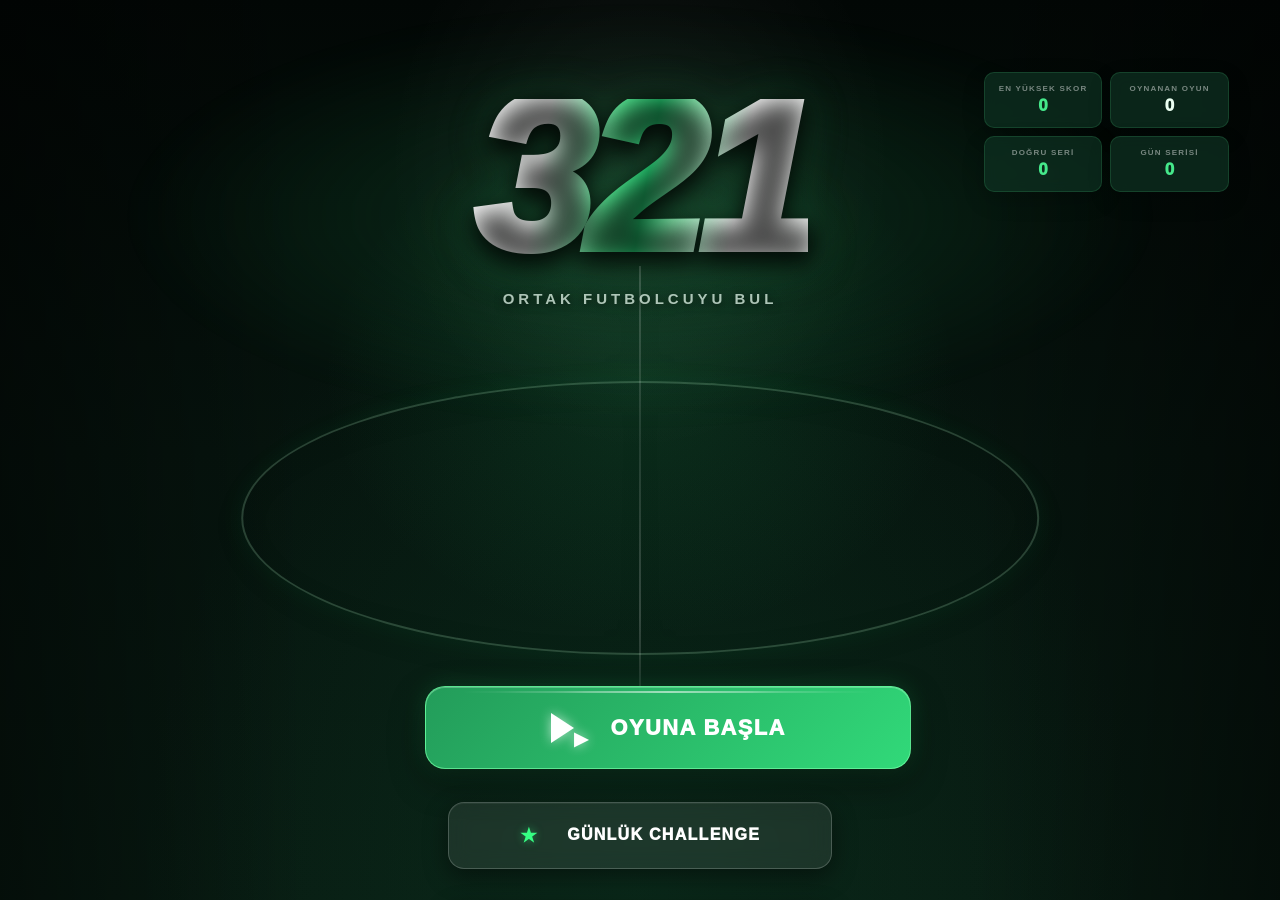
==== commit aac32030: "İstatistik ve diğer güncellemeler." ====
--- a/index.html
+++ b/index.html
@@ -7,10 +7,10 @@
 
     <meta
         name="viewport"
-        content="width=device-width, initial-scale=1.0, viewport-fit=cover"
+        content="width=device-width, initial-scale=1.0"
     >
 
-    <title>3-2-1 | Ortak Futbolcuyu Bul</title>
+    <title>3-2-1</title>
 
     <link
         rel="stylesheet"
@@ -20,107 +20,40 @@
     <style>
 
         /* =====================================================
-           GLOBAL RESET / VIEWPORT
-        ====================================================== */
-
-        html,
-        body {
-
-            width: 100%;
-            height: 100%;
-
-            margin: 0;
-            padding: 0;
-
-            overflow: hidden;
-
-            background: #020705;
-
-        }
-
-
-        body {
-
-            min-width: 100%;
-            min-height: 100%;
-
-        }
-
-
-        *,
-        *::before,
-        *::after {
-
-            box-sizing: border-box;
-
-        }
-
-
-        /* =====================================================
            ANA SAYFA
         ====================================================== */
 
         #home-screen {
 
-            position: fixed !important;
-
-            inset: 0 !important;
-
-            width: 100vw !important;
-            height: 100vh !important;
-
-            min-width: 100vw !important;
-            min-height: 100vh !important;
-
-            max-width: none !important;
-            max-height: none !important;
-
-            margin: 0 !important;
-            padding: 0 !important;
-
-            transform: none !important;
-            scale: 1 !important;
-            zoom: 1 !important;
-
-            display: flex !important;
-
-            flex-direction: column;
-
-            align-items: center;
+            position: relative;
+
+            background-image: none !important;
 
             background:
 
                 radial-gradient(
-                    ellipse at 50% 34%,
-                    rgba(35, 190, 100, 0.16) 0%,
-                    rgba(20, 110, 60, 0.08) 22%,
-                    transparent 48%
+                    ellipse at center 42%,
+                    rgba(45, 210, 115, 0.12),
+                    transparent 35%
                 ),
 
                 radial-gradient(
-                    ellipse at 50% 100%,
-                    rgba(25, 120, 65, 0.28) 0%,
-                    transparent 58%
+                    ellipse at center bottom,
+                    rgba(20, 100, 60, 0.20),
+                    transparent 55%
                 ),
 
                 linear-gradient(
                     180deg,
-                    #010504 0%,
-                    #03100a 45%,
-                    #061910 72%,
-                    #071d12 100%
+                    #020705 0%,
+                    #06140e 50%,
+                    #081b12 100%
                 ) !important;
 
-            overflow: hidden !important;
-
-            z-index: 1;
-
-        }
-
-
-        /* =====================================================
-           STADYUM ATMOSFERİ
-        ====================================================== */
+            overflow: hidden;
+
+        }
+
 
         #home-screen::before {
 
@@ -130,32 +63,24 @@
 
             inset: 0;
 
-            pointer-events: none;
-
-            z-index: 0;
-
             background:
 
                 radial-gradient(
-                    ellipse at 8% 12%,
-                    rgba(100,255,170,0.22),
-                    transparent 14%
-                ),
-
-                radial-gradient(
-                    ellipse at 92% 12%,
-                    rgba(100,255,170,0.22),
-                    transparent 14%
+                    ellipse at 50% 18%,
+                    rgba(255,255,255,0.055),
+                    transparent 28%
                 ),
 
                 linear-gradient(
                     90deg,
-                    rgba(0,0,0,0.58) 0%,
-                    transparent 23%,
-                    transparent 77%,
-                    rgba(0,0,0,0.58) 100%
+                    rgba(0,0,0,0.48),
+                    transparent 24%,
+                    transparent 76%,
+                    rgba(0,0,0,0.48)
                 );
 
+            pointer-events: none;
+
         }
 
 
@@ -166,278 +91,175 @@
             position: absolute;
 
             left: 50%;
-            bottom: -13%;
-
-            width: 88%;
+
+            bottom: -18%;
+
+            transform: translateX(-50%);
+
+            width: 85%;
+
             height: 48%;
 
-            transform: translateX(-50%);
-
             border-radius: 50%;
 
+            background:
+
+                radial-gradient(
+                    ellipse,
+                    rgba(49,220,120,0.16),
+                    transparent 67%
+                );
+
+            filter: blur(14px);
+
             pointer-events: none;
 
-            z-index: 0;
-
-            border:
-                1px solid
-                rgba(90,220,140,0.13);
-
-            box-shadow:
-
-                0 0 80px
-                rgba(40,190,100,0.10),
-
-                inset 0 0 70px
-                rgba(40,190,100,0.08);
-
         }
 
 
         /* =====================================================
-           321 LOGO
+           321
         ====================================================== */
 
         #home-screen h1 {
 
-            position: absolute !important;
+            display: block !important;
+
+            position: relative;
 
             z-index: 5;
 
-            top: 9vh !important;
-            left: 50% !important;
-
-            transform:
-                translateX(-50%)
-                none !important;
-
-            width: auto !important;
-            max-width: none !important;
-
-            margin: 0 !important;
-            padding: 0 !important;
-
-            display: block !important;
+            margin: 0;
 
             font-size:
-                clamp(
-                    120px,
-                    16vw,
-                    250px
-                ) !important;
-
-            line-height: 0.78 !important;
-
-            font-weight: 1000 !important;
+                clamp(100px, 15vw, 225px);
+
+            line-height: 0.82;
+
+            font-weight: 1000;
 
             font-style: italic;
 
-            letter-spacing: -0.065em;
-
-            white-space: nowrap;
-
-            text-align: center;
+            letter-spacing: -9px;
 
             background:
 
                 linear-gradient(
-                    90deg,
+                    100deg,
                     #ffffff 0%,
-                    #e8ecea 28%,
-                    #42e889 44%,
-                    #17c967 56%,
-                    #eef2ef 72%,
-                    #ffffff 100%
+                    #f4f7f5 22%,
+                    #5af39a 42%,
+                    #27d879 52%,
+                    #8af5b5 61%,
+                    #ffffff 78%,
+                    #f1f5f2 100%
                 );
 
             -webkit-background-clip: text;
+
             background-clip: text;
 
             -webkit-text-fill-color: transparent;
 
             filter:
                 drop-shadow(
-                    0 15px 15px
-                    rgba(0,0,0,0.65)
+                    0 8px 10px
+                    rgba(0,0,0,0.55)
                 )
-
                 drop-shadow(
                     0 0 18px
-                    rgba(48,220,120,0.18)
+                    rgba(49,220,120,0.18)
                 );
 
         }
 
 
+        #home-screen .home-subtitle {
+
+            display: block !important;
+
+            position: relative;
+
+            z-index: 5;
+
+            margin: 25px 0 0;
+
+            font-size: 15px;
+
+            font-weight: 800;
+
+            letter-spacing: 4px;
+
+            text-transform: uppercase;
+
+            color:
+                rgba(235,255,243,0.72) !important;
+
+            text-shadow:
+                0 2px 8px
+                rgba(0,0,0,0.65);
+
+        }
+
+
         /* =====================================================
-           ALT BAŞLIK
+           ANA SAYFA BUTONLARI
         ====================================================== */
 
-        #home-screen .home-subtitle {
-
-            position: absolute !important;
-
-            z-index: 5;
-
-            top: 39vh !important;
-            left: 50% !important;
-
-            transform:
-                translateX(-50%)
-                none !important;
-
-            width: max-content !important;
-
-            margin: 0 !important;
-            padding: 0 !important;
-
-            display: flex !important;
+        .home-buttons {
+
+            position: absolute;
+
+            z-index: 20;
+
+            left: 50%;
+
+            top: 72%;
+
+            transform: translateX(-50%);
+
+            display: flex;
+
+            flex-direction: column;
 
             align-items: center;
+
+            gap: 13px;
+
+            width: min(430px, 82vw);
+
+        }
+
+
+        #start-button,
+        #daily-challenge-button,
+        #player-history-button {
+
+            position: relative;
+
+            width: 100%;
+
+            height: 62px;
+
+            padding: 0 28px;
+
+            display: flex;
+
+            align-items: center;
+
             justify-content: center;
 
-            gap: 22px;
-
-            font-size:
-                clamp(
-                    11px,
-                    1vw,
-                    16px
-                ) !important;
-
-            line-height: 1;
-
-            font-weight: 900 !important;
-
-            letter-spacing:
-                clamp(
-                    2px,
-                    0.32vw,
-                    5px
-                );
-
-            color:
-                rgba(255,255,255,0.92) !important;
-
-            white-space: nowrap;
-
-        }
-
-
-        #home-screen .home-subtitle::before,
-        #home-screen .home-subtitle::after {
-
-            content: "";
-
-            display: block;
-
-            width:
-                clamp(
-                    28px,
-                    3.5vw,
-                    65px
-                );
-
-            height: 2px;
-
-            background:
-                linear-gradient(
-                    90deg,
-                    transparent,
-                    #35df82
-                );
-
-            box-shadow:
-                0 0 7px
-                rgba(53,223,130,0.35);
-
-        }
-
-
-        #home-screen .home-subtitle::after {
-
-            background:
-                linear-gradient(
-                    90deg,
-                    #35df82,
-                    transparent
-                );
-
-        }
-
-
-        /* =====================================================
-           BUTON KONTEYNERİ
-        ====================================================== */
-
-        .home-buttons {
-
-            position: absolute !important;
-
-            z-index: 20;
-
-            top: 61vh !important;
-            left: 50% !important;
-
-            transform:
-                translateX(-50%)
-                none !important;
-
-            width:
-                clamp(
-                    360px,
-                    39vw,
-                    600px
-                ) !important;
-
-            max-width: 600px !important;
-            min-width: 280px !important;
-
-            height: auto !important;
-
-            margin: 0 !important;
-            padding: 0 !important;
-
-            display: flex !important;
-
-            flex-direction: column !important;
-
-            align-items: center !important;
-
-            justify-content: flex-start !important;
-
-            gap: 18px !important;
-
-        }
-
-
-        /* =====================================================
-           BUTONLAR
-        ====================================================== */
-
-        #start-button,
-        #daily-challenge-button {
-
-            position: relative !important;
-
-            width: 100% !important;
-
-            max-width: none !important;
-            min-width: 0 !important;
-
-            margin: 0 !important;
-
-            display: flex !important;
-
-            align-items: center !important;
-
-            justify-content: center !important;
-
-            box-sizing: border-box !important;
+            gap: 13px;
+
+            border-radius: 13px;
+
+            font-size: 17px;
+
+            font-weight: 900;
+
+            letter-spacing: 1.5px;
 
             cursor: pointer;
-
-            font-family: inherit;
 
             transition:
                 transform 0.2s ease,
@@ -447,72 +269,32 @@
         }
 
 
-        /* =====================================================
-           OYUNA BAŞLA
-        ====================================================== */
-
         #start-button {
-
-            height:
-                clamp(
-                    72px,
-                    7vh,
-                    100px
-                ) !important;
-
-            padding:
-                0 40px !important;
-
-            border-radius:
-                clamp(
-                    12px,
-                    1vw,
-                    18px
-                ) !important;
-
-            gap: 18px !important;
-
-            font-size:
-                clamp(
-                    19px,
-                    1.45vw,
-                    27px
-                ) !important;
-
-            font-weight: 1000 !important;
-
-            letter-spacing:
-                clamp(
-                    1px,
-                    0.18vw,
-                    3px
-                ) !important;
-
-            color: #ffffff !important;
 
             background:
 
                 linear-gradient(
                     135deg,
-                    #159d56 0%,
-                    #25c96c 45%,
-                    #37e881 100%
+                    #239c5a,
+                    #31d979
                 ) !important;
+
+            color: #fff !important;
 
             border:
                 1px solid
-                rgba(113,255,164,0.85) !important;
+                rgba(113,255,164,0.7) !important;
 
             box-shadow:
 
-                0 14px 35px
+                0 12px 35px
                 rgba(0,0,0,0.45),
 
-                0 0 30px
-                rgba(46,204,113,0.25),
+                0 0 25px
+                rgba(46,204,113,0.22),
 
                 inset 0 1px 0
-                rgba(255,255,255,0.32);
+                rgba(255,255,255,0.25);
 
         }
 
@@ -521,86 +303,29 @@
 
             content: "▶";
 
-            display: inline-block;
-
-            color: #ffffff;
-
-            font-size:
-                clamp(
-                    20px,
-                    1.5vw,
-                    28px
-                );
-
-            line-height: 1;
-
-        }
-
-
-        /* =====================================================
-           GÜNLÜK CHALLENGE
-        ====================================================== */
+            font-size: 18px;
+
+        }
+
 
         #daily-challenge-button {
 
-            width:
-                82% !important;
-
-            height:
-                clamp(
-                    58px,
-                    5.8vh,
-                    78px
-                ) !important;
-
-            padding:
-                0 30px !important;
-
-            border-radius:
-                clamp(
-                    10px,
-                    0.9vw,
-                    15px
-                ) !important;
-
-            gap: 15px !important;
-
-            font-size:
-                clamp(
-                    15px,
-                    1.05vw,
-                    20px
-                ) !important;
-
-            font-weight: 900 !important;
-
-            letter-spacing:
-                clamp(
-                    1px,
-                    0.12vw,
-                    2px
-                ) !important;
+            background:
+                rgba(255,255,255,0.08) !important;
 
             color: #ffffff !important;
-
-            background:
-                linear-gradient(
-                    135deg,
-                    rgba(18,51,37,0.96),
-                    rgba(10,32,23,0.96)
-                ) !important;
 
             border:
                 1px solid
-                rgba(53,223,130,0.55) !important;
+                rgba(255,255,255,0.20) !important;
+
+            backdrop-filter: blur(10px);
+
+            -webkit-backdrop-filter: blur(10px);
 
             box-shadow:
-
                 0 10px 30px
-                rgba(0,0,0,0.32),
-
-                inset 0 1px 0
-                rgba(255,255,255,0.08);
+                rgba(0,0,0,0.30);
 
         }
 
@@ -609,29 +334,57 @@
 
             content: "★";
 
-            display: inline-block;
-
             color: #35df82;
 
-            font-size:
-                clamp(
-                    18px,
-                    1.3vw,
-                    25px
-                );
+            font-size: 19px;
 
         }
 
 
         /* =====================================================
-           BUTON HOVER
+           FUTBOLCU ARŞİVİ BUTONU
         ====================================================== */
 
+        #player-history-button {
+
+            height: 50px;
+
+            background:
+                rgba(25,82,56,0.72) !important;
+
+            color:
+                rgba(235,255,243,0.92) !important;
+
+            border:
+                1px solid
+                rgba(74,205,128,0.28) !important;
+
+            font-size: 13px;
+
+            letter-spacing: 1.2px;
+
+            box-shadow:
+                0 8px 25px
+                rgba(0,0,0,0.25);
+
+        }
+
+
+        #player-history-button::before {
+
+            content: "⚽";
+
+            font-size: 17px;
+
+        }
+
+
         #start-button:hover,
-        #daily-challenge-button:hover {
+        #daily-challenge-button:hover,
+        #player-history-button:hover {
 
             transform:
-                translateY(-3px) !important;
+                translateY(-3px);
 
             filter:
                 brightness(1.08);
@@ -640,73 +393,141 @@
 
 
         #start-button:active,
-        #daily-challenge-button:active {
+        #daily-challenge-button:active,
+        #player-history-button:active {
 
             transform:
-                translateY(1px)
-                scale(0.99) !important;
-
-        }
-
-
-        #start-button:disabled,
-        #daily-challenge-button:disabled {
-
-            cursor: default;
-
-            opacity: 0.6;
+                scale(0.98);
 
         }
 
 
         /* =====================================================
-           DAILY STATUS
+           GÜNLÜK DURUM
         ====================================================== */
 
         #daily-status {
 
-            position: relative !important;
-
-            z-index: 25;
-
-            width: 100%;
-
-            min-height: 20px;
-
-            margin:
-                -3px 0 0 !important;
-
-            padding: 0;
+            position: relative;
+
+            z-index: 10;
+
+            margin-top: 2px;
+
+            min-height: 18px;
+
+            font-size: 10px;
+
+            font-weight: 700;
+
+            letter-spacing: 1px;
+
+            color:
+                rgba(255,255,255,0.48);
 
             text-align: center;
 
-            font-size:
-                clamp(
-                    9px,
-                    0.65vw,
-                    13px
-                ) !important;
-
-            line-height: 1.2;
-
-            font-weight: 800 !important;
-
-            letter-spacing:
-                clamp(
-                    0.5px,
-                    0.08vw,
-                    1.5px
-                );
+        }
+
+
+        #daily-status.completed {
+
+            color:
+                #35df82;
+
+        }
+
+
+        /* =====================================================
+           İSTATİSTİK ÖZETİ
+        ====================================================== */
+
+        #home-stats {
+
+            position: absolute;
+
+            z-index: 15;
+
+            top: 8%;
+
+            right: 4%;
+
+            display: grid;
+
+            grid-template-columns:
+                repeat(2, minmax(105px, 1fr));
+
+            gap: 8px;
+
+            width: 245px;
+
+        }
+
+
+        .home-stat {
+
+            padding:
+                11px 12px;
+
+            background:
+                rgba(16,52,36,0.68);
+
+            border:
+                1px solid
+                rgba(76,200,125,0.18);
+
+            border-radius:
+                10px;
+
+            backdrop-filter:
+                blur(8px);
+
+            -webkit-backdrop-filter:
+                blur(8px);
+
+            box-shadow:
+                0 8px 22px
+                rgba(0,0,0,0.20);
+
+        }
+
+
+        .home-stat-label {
+
+            display: block;
+
+            font-size: 8px;
+
+            font-weight: 800;
+
+            letter-spacing: 1.2px;
 
             color:
                 rgba(255,255,255,0.45);
 
-        }
-
-
-        #daily-status.completed {
-
-            color: #35df82 !important;
+            margin-bottom: 3px;
+
+        }
+
+
+        .home-stat-value {
+
+            display: block;
+
+            font-size: 17px;
+
+            font-weight: 1000;
+
+            color:
+                #eafff1;
+
+        }
+
+
+        .home-stat-value.green {
+
+            color:
+                #45e88a;
 
         }
 
@@ -717,27 +538,7 @@
 
         #game-content {
 
-            position: fixed !important;
-
-            inset: 0 !important;
-
-            width: 100vw !important;
-            height: 100vh !important;
-
-            min-width: 100vw !important;
-            min-height: 100vh !important;
-
-            max-width: none !important;
-            max-height: none !important;
-
-            margin: 0 !important;
-            padding: 0 !important;
-
-            transform: none !important;
-            scale: 1 !important;
-            zoom: 1 !important;
-
-            overflow: hidden !important;
+            position: relative;
 
         }
 
@@ -749,6 +550,7 @@
         #countdown {
 
             width: 180px !important;
+
             height: 150px !important;
 
             background: transparent !important;
@@ -836,10 +638,103 @@
 
             font-weight: 1000;
 
-            color: #ffffff;
+            color: #fff;
 
             text-shadow:
-                0 4px 10px rgba(0,0,0,0.7);
+                0 4px 10px
+                rgba(0,0,0,0.7);
+
+            background:
+                rgba(25,78,53,0.94) !important;
+
+            border:
+                1px solid
+                rgba(76,204,126,0.30);
+
+            border-radius:
+                50%;
+
+            padding:
+                10px 12px;
+
+            box-shadow:
+                0 8px 20px
+                rgba(0,0,0,0.32),
+
+                inset 0 1px 0
+                rgba(255,255,255,0.06);
+
+        }
+
+
+        /* =====================================================
+           TAKIM KUTULARI
+        ====================================================== */
+
+        .team {
+
+            background:
+
+                linear-gradient(
+                    145deg,
+                    rgba(28,82,57,0.94),
+                    rgba(17,61,42,0.94)
+                ) !important;
+
+            border:
+                1px solid
+                rgba(75,205,125,0.34) !important;
+
+            box-shadow:
+
+                0 15px 35px
+                rgba(0,0,0,0.32),
+
+                inset 0 1px 0
+                rgba(255,255,255,0.07) !important;
+
+            backdrop-filter:
+                blur(8px);
+
+            -webkit-backdrop-filter:
+                blur(8px);
+
+            transition:
+                background 0.25s ease,
+                border-color 0.25s ease,
+                transform 0.25s ease,
+                box-shadow 0.25s ease;
+
+        }
+
+
+        .team:hover {
+
+            background:
+
+                linear-gradient(
+                    145deg,
+                    rgba(34,96,65,0.97),
+                    rgba(20,70,48,0.97)
+                ) !important;
+
+            border-color:
+                rgba(79,225,132,0.48) !important;
+
+            transform:
+                translateY(-2px);
+
+        }
+
+
+        .team-name {
+
+            color:
+                #ffffff !important;
+
+            text-shadow:
+                0 3px 8px
+                rgba(0,0,0,0.50);
 
         }
 
@@ -950,7 +845,7 @@
 
             overflow: hidden;
 
-            z-index: 50;
+            z-index: 100;
 
         }
 
@@ -967,7 +862,7 @@
             background:
                 rgba(13,45,31,0.98) !important;
 
-            color: #ffffff;
+            color: #fff;
 
             padding: 13px 15px;
 
@@ -1011,8 +906,6 @@
 
             font-weight: 1000;
 
-            cursor: pointer;
-
         }
 
 
@@ -1068,7 +961,8 @@
 
                 rgba(1,7,4,0.88);
 
-            backdrop-filter: blur(8px);
+            backdrop-filter:
+                blur(8px);
 
         }
 
@@ -1188,7 +1082,350 @@
 
             font-weight: 1000;
 
+        }
+
+
+        /* =====================================================
+           FUTBOLCU ARŞİVİ MODALI
+        ====================================================== */
+
+        #player-history-modal {
+
+            display: none;
+
+            position: fixed;
+
+            inset: 0;
+
+            z-index: 9999;
+
+            align-items: center;
+
+            justify-content: center;
+
+            padding: 25px;
+
+            background:
+                rgba(0,0,0,0.72);
+
+            backdrop-filter:
+                blur(9px);
+
+            -webkit-backdrop-filter:
+                blur(9px);
+
+        }
+
+
+        #player-history-modal.active {
+
+            display: flex;
+
+        }
+
+
+        .player-history-box {
+
+            width: 600px;
+
+            max-width: 95vw;
+
+            max-height: 82vh;
+
+            display: flex;
+
+            flex-direction: column;
+
+            background:
+
+                linear-gradient(
+                    145deg,
+                    rgba(24,74,51,0.98),
+                    rgba(8,30,20,0.99)
+                );
+
+            border:
+                1px solid
+                rgba(78,211,132,0.28);
+
+            border-radius:
+                20px;
+
+            box-shadow:
+                0 30px 90px
+                rgba(0,0,0,0.70);
+
+            overflow: hidden;
+
+        }
+
+
+        .player-history-header {
+
+            display: flex;
+
+            align-items: center;
+
+            justify-content: space-between;
+
+            padding:
+                22px 24px 18px;
+
+            border-bottom:
+                1px solid
+                rgba(255,255,255,0.08);
+
+        }
+
+
+        .player-history-title {
+
+            margin: 0;
+
+            font-size: 22px;
+
+            font-weight: 1000;
+
+            color:
+                #ffffff;
+
+        }
+
+
+        .player-history-subtitle {
+
+            margin:
+                5px 0 0;
+
+            font-size: 11px;
+
+            color:
+                rgba(255,255,255,0.45);
+
+            letter-spacing:
+                0.8px;
+
+        }
+
+
+        #close-player-history {
+
+            width: 38px;
+
+            height: 38px;
+
+            border-radius: 50%;
+
+            border:
+                1px solid
+                rgba(255,255,255,0.12);
+
+            background:
+                rgba(255,255,255,0.07);
+
+            color:
+                #ffffff;
+
+            font-size: 20px;
+
             cursor: pointer;
+
+        }
+
+
+        #close-player-history:hover {
+
+            background:
+                rgba(255,255,255,0.13);
+
+        }
+
+
+        .player-history-summary {
+
+            display: grid;
+
+            grid-template-columns:
+                repeat(3, 1fr);
+
+            gap: 8px;
+
+            padding:
+                14px 20px;
+
+        }
+
+
+        .history-summary-card {
+
+            padding:
+                10px;
+
+            text-align: center;
+
+            background:
+                rgba(255,255,255,0.045);
+
+            border-radius:
+                10px;
+
+        }
+
+
+        .history-summary-label {
+
+            display: block;
+
+            font-size: 8px;
+
+            color:
+                rgba(255,255,255,0.40);
+
+            letter-spacing:
+                1px;
+
+        }
+
+
+        .history-summary-value {
+
+            display: block;
+
+            margin-top: 3px;
+
+            font-size: 19px;
+
+            font-weight: 1000;
+
+            color:
+                #45e88a;
+
+        }
+
+
+        #player-history-list {
+
+            overflow-y: auto;
+
+            padding:
+                4px 20px 20px;
+
+        }
+
+
+        .history-player {
+
+            display: flex;
+
+            align-items: center;
+
+            justify-content: space-between;
+
+            padding:
+                13px 15px;
+
+            margin-bottom: 7px;
+
+            background:
+                rgba(255,255,255,0.045);
+
+            border:
+                1px solid
+                rgba(255,255,255,0.045);
+
+            border-radius:
+                10px;
+
+        }
+
+
+        .history-player-left {
+
+            display: flex;
+
+            align-items: center;
+
+            gap: 12px;
+
+            min-width: 0;
+
+        }
+
+
+        .history-player-rank {
+
+            width: 27px;
+
+            height: 27px;
+
+            display: flex;
+
+            align-items: center;
+
+            justify-content: center;
+
+            border-radius: 50%;
+
+            background:
+                rgba(53,223,130,0.12);
+
+            color:
+                #45e88a;
+
+            font-size: 11px;
+
+            font-weight: 1000;
+
+            flex-shrink: 0;
+
+        }
+
+
+        .history-player-name {
+
+            color:
+                #ffffff;
+
+            font-size: 14px;
+
+            font-weight: 800;
+
+            overflow: hidden;
+
+            text-overflow: ellipsis;
+
+            white-space: nowrap;
+
+        }
+
+
+        .history-player-count {
+
+            color:
+                #45e88a;
+
+            font-size: 13px;
+
+            font-weight: 1000;
+
+            white-space: nowrap;
+
+        }
+
+
+        .history-empty {
+
+            padding:
+                50px 20px;
+
+            text-align: center;
+
+            color:
+                rgba(255,255,255,0.42);
+
+            font-size: 13px;
+
+            line-height: 1.7;
 
         }
 
@@ -1201,55 +1438,84 @@
 
             #home-screen h1 {
 
-                top: 12vh !important;
-
-                font-size: 27vw !important;
-
-                letter-spacing: -0.06em;
+                font-size: 26vw;
+
+                letter-spacing: -3px;
 
             }
 
 
             #home-screen .home-subtitle {
 
-                top: 32vh !important;
-
-                font-size: 10px !important;
+                font-size: 10px;
 
                 letter-spacing: 2.5px;
 
-                gap: 10px;
-
             }
 
 
             .home-buttons {
 
-                top: 58vh !important;
-
-                width: 82vw !important;
-
-                min-width: 0 !important;
-
-            }
-
-
-            #start-button {
-
-                height: 62px !important;
-
-                font-size: 17px !important;
-
-            }
-
-
+                top: 67%;
+
+                width: 76vw;
+
+            }
+
+
+            #start-button,
             #daily-challenge-button {
 
-                width: 86% !important;
-
-                height: 54px !important;
-
-                font-size: 13px !important;
+                height: 55px;
+
+                font-size: 14px;
+
+            }
+
+
+            #player-history-button {
+
+                height: 48px;
+
+                font-size: 12px;
+
+            }
+
+
+            #home-stats {
+
+                top: 5%;
+
+                right: 50%;
+
+                transform:
+                    translateX(50%);
+
+                width: 82vw;
+
+                grid-template-columns:
+                    repeat(2, 1fr);
+
+            }
+
+
+            .home-stat {
+
+                padding: 8px;
+
+            }
+
+
+            .home-stat-label {
+
+                font-size: 7px;
+
+            }
+
+
+            .home-stat-value {
+
+                font-size: 14px;
 
             }
 
@@ -1322,38 +1588,50 @@
 
             }
 
-        }
-
-
-        /* =====================================================
-           KISA EKRAN
-        ====================================================== */
-
-        @media (
-            max-height: 700px
-        ) and (
-            min-width: 701px
-        ) {
+
+            .player-history-summary {
+
+                grid-template-columns:
+                    repeat(2, 1fr);
+
+            }
+
+        }
+
+
+        @media (max-width: 400px) {
 
             #home-screen h1 {
 
-                top: 5vh !important;
-
-                font-size: 20vh !important;
-
-            }
-
-
-            #home-screen .home-subtitle {
-
-                top: 29vh !important;
+                font-size: 25vw;
 
             }
 
 
             .home-buttons {
 
-                top: 57vh !important;
+                width: 78vw;
+
+            }
+
+        }
+
+
+        @media
+        (max-height: 600px)
+        and
+        (orientation: landscape) {
+
+            #home-screen h1 {
+
+                font-size: 20vh;
+
+            }
+
+
+            .home-buttons {
+
+                top: 70%;
 
             }
 
@@ -1373,6 +1651,76 @@
 
     <div id="home-screen">
 
+        <!-- İSTATİSTİKLER -->
+
+        <div id="home-stats">
+
+            <div class="home-stat">
+
+                <span class="home-stat-label">
+                    EN YÜKSEK SKOR
+                </span>
+
+                <span
+                    class="home-stat-value green"
+                    id="home-high-score"
+                >
+                    0
+                </span>
+
+            </div>
+
+
+            <div class="home-stat">
+
+                <span class="home-stat-label">
+                    OYNANAN OYUN
+                </span>
+
+                <span
+                    class="home-stat-value"
+                    id="home-games-played"
+                >
+                    0
+                </span>
+
+            </div>
+
+
+            <div class="home-stat">
+
+                <span class="home-stat-label">
+                    DOĞRU SERİ
+                </span>
+
+                <span
+                    class="home-stat-value green"
+                    id="home-correct-streak"
+                >
+                    0
+                </span>
+
+            </div>
+
+
+            <div class="home-stat">
+
+                <span class="home-stat-label">
+                    GÜN SERİSİ
+                </span>
+
+                <span
+                    class="home-stat-value green"
+                    id="home-day-streak"
+                >
+                    0
+                </span>
+
+            </div>
+
+        </div>
+
+
         <h1>321</h1>
 
 
@@ -1384,7 +1732,6 @@
         <div class="home-buttons">
 
             <button
-                type="button"
                 id="start-button"
                 aria-label="Oyuna Başla"
             >
@@ -1393,7 +1740,6 @@
 
 
             <button
-                type="button"
                 id="daily-challenge-button"
                 aria-label="Günlük Challenge"
             >
@@ -1401,12 +1747,114 @@
             </button>
 
 
+            <button
+                id="player-history-button"
+                aria-label="Futbolcu Arşivi"
+            >
+                FUTBOLCU ARŞİVİ
+            </button>
+
+
             <div id="daily-status"></div>
 
         </div>
 
     </div>
 
+
+    <!-- =====================================================
+         FUTBOLCU ARŞİVİ
+    ====================================================== -->
+
+    <div
+        id="player-history-modal"
+        aria-hidden="true"
+    >
+
+        <div class="player-history-box">
+
+            <div class="player-history-header">
+
+                <div>
+
+                    <h2 class="player-history-title">
+                        FUTBOLCU ARŞİVİ
+                    </h2>
+
+                    <p class="player-history-subtitle">
+                        Daha önce yazdığın futbolcular
+                    </p>
+
+                </div>
+
+
+                <button
+                    id="close-player-history"
+                    aria-label="Kapat"
+                >
+                    ×
+                </button>
+
+            </div>
+
+
+            <div class="player-history-summary">
+
+                <div class="history-summary-card">
+
+                    <span class="history-summary-label">
+                        FARKLI FUTBOLCU
+                    </span>
+
+                    <span
+                        class="history-summary-value"
+                        id="history-unique-count"
+                    >
+                        0
+                    </span>
+
+                </div>
+
+
+                <div class="history-summary-card">
+
+                    <span class="history-summary-label">
+                        TOPLAM YAZIM
+                    </span>
+
+                    <span
+                        class="history-summary-value"
+                        id="history-total-entries"
+                    >
+                        0
+                    </span>
+
+                </div>
+
+
+                <div class="history-summary-card">
+
+                    <span class="history-summary-label">
+                        EN ÇOK YAZILAN
+                    </span>
+
+                    <span
+                        class="history-summary-value"
+                        id="history-most-written"
+                    >
+                        -
+                    </span>
+
+                </div>
+
+            </div>
+
+
+            <div id="player-history-list"></div>
+
+        </div>
+
+    </div>
 
 
     <!-- =====================================================
@@ -1466,7 +1914,6 @@
 
                 </div>
 
-
                 <span
                     class="team-name"
                     id="team1-name"
@@ -1501,7 +1948,6 @@
                     >
 
                 </div>
-
 
                 <span
                     class="team-name"
@@ -1539,10 +1985,7 @@
             </div>
 
 
-            <button
-                type="button"
-                id="answerButton"
-            >
+            <button id="answerButton">
                 CEVAPLA
             </button>
 
@@ -1557,7 +2000,6 @@
     </div>
 
 
-
     <!-- =====================================================
          OYUN BİTİŞ
     ====================================================== -->
@@ -1594,17 +2036,13 @@
             </div>
 
 
-            <button
-                type="button"
-                id="restart-button"
-            >
+            <button id="restart-button">
                 TEKRAR OYNA
             </button>
 
         </div>
 
     </div>
-
 
 
     <!-- =====================================================
--- a/style.css
+++ b/style.css
@@ -2192,4 +2192,170 @@
     .answer-area {
         margin-top: 25px;
     }
+}
+/* =====================================================
+   321 ANA SAYFA + TAKIM KUTULARI
+   SON GÜNCELLEME
+===================================================== */
+
+
+/* =====================================================
+   1. ANA SAYFA 321 YAZISI
+===================================================== */
+
+#home-screen h1 {
+
+    background:
+        linear-gradient(
+            100deg,
+            #ffffff 0%,
+            #f4f7f5 22%,
+            #5af39a 42%,
+            #27d879 52%,
+            #8af5b5 61%,
+            #ffffff 78%,
+            #f1f5f2 100%
+        ) !important;
+
+    -webkit-background-clip: text !important;
+    background-clip: text !important;
+
+    -webkit-text-fill-color: transparent !important;
+
+    color: #ffffff !important;
+
+    filter:
+        drop-shadow(0 8px 10px rgba(0,0,0,0.55))
+        drop-shadow(0 0 18px rgba(49,220,120,0.18));
+
+    text-shadow:
+        0 8px 25px rgba(0,0,0,0.70);
+
+}
+
+
+/* 321'in altındaki slogan */
+
+#home-screen .home-subtitle {
+
+    color:
+        rgba(235,255,243,0.72) !important;
+
+    text-shadow:
+        0 2px 8px rgba(0,0,0,0.65);
+
+}
+
+
+/* =====================================================
+   2. TAKIM KUTULARI
+===================================================== */
+
+.team {
+
+    background:
+        linear-gradient(
+            145deg,
+            rgba(28, 82, 57, 0.94),
+            rgba(17, 61, 42, 0.94)
+        ) !important;
+
+    border:
+        1px solid
+        rgba(75, 205, 125, 0.34) !important;
+
+    box-shadow:
+        0 15px 35px
+        rgba(0,0,0,0.32),
+
+        inset 0 1px 0
+        rgba(255,255,255,0.07) !important;
+
+    backdrop-filter:
+        blur(8px);
+
+    -webkit-backdrop-filter:
+        blur(8px);
+
+    transition:
+        background 0.25s ease,
+        border-color 0.25s ease,
+        transform 0.25s ease,
+        box-shadow 0.25s ease;
+
+}
+
+
+/* Takım kutusu hover */
+
+.team:hover {
+
+    background:
+        linear-gradient(
+            145deg,
+            rgba(34, 96, 65, 0.97),
+            rgba(20, 70, 48, 0.97)
+        ) !important;
+
+    border-color:
+        rgba(79, 225, 132, 0.48) !important;
+
+    box-shadow:
+        0 18px 40px
+        rgba(0,0,0,0.38),
+
+        0 0 22px
+        rgba(46,204,113,0.09),
+
+        inset 0 1px 0
+        rgba(255,255,255,0.09) !important;
+
+    transform:
+        translateY(-2px);
+
+}
+
+
+/* =====================================================
+   3. TAKIM İSİMLERİ
+===================================================== */
+
+.team-name {
+
+    color:
+        #ffffff !important;
+
+    text-shadow:
+        0 3px 8px
+        rgba(0,0,0,0.50);
+
+}
+
+
+/* =====================================================
+   4. VS ALANI
+===================================================== */
+
+#vs-text {
+
+    background:
+        rgba(25, 78, 53, 0.94) !important;
+
+    border:
+        1px solid
+        rgba(76, 204, 126, 0.30) !important;
+
+    border-radius:
+        50%;
+
+    box-shadow:
+        0 8px 20px
+        rgba(0,0,0,0.32),
+
+        inset 0 1px 0
+        rgba(255,255,255,0.06);
+
+    padding:
+        10px 12px;
+
 }
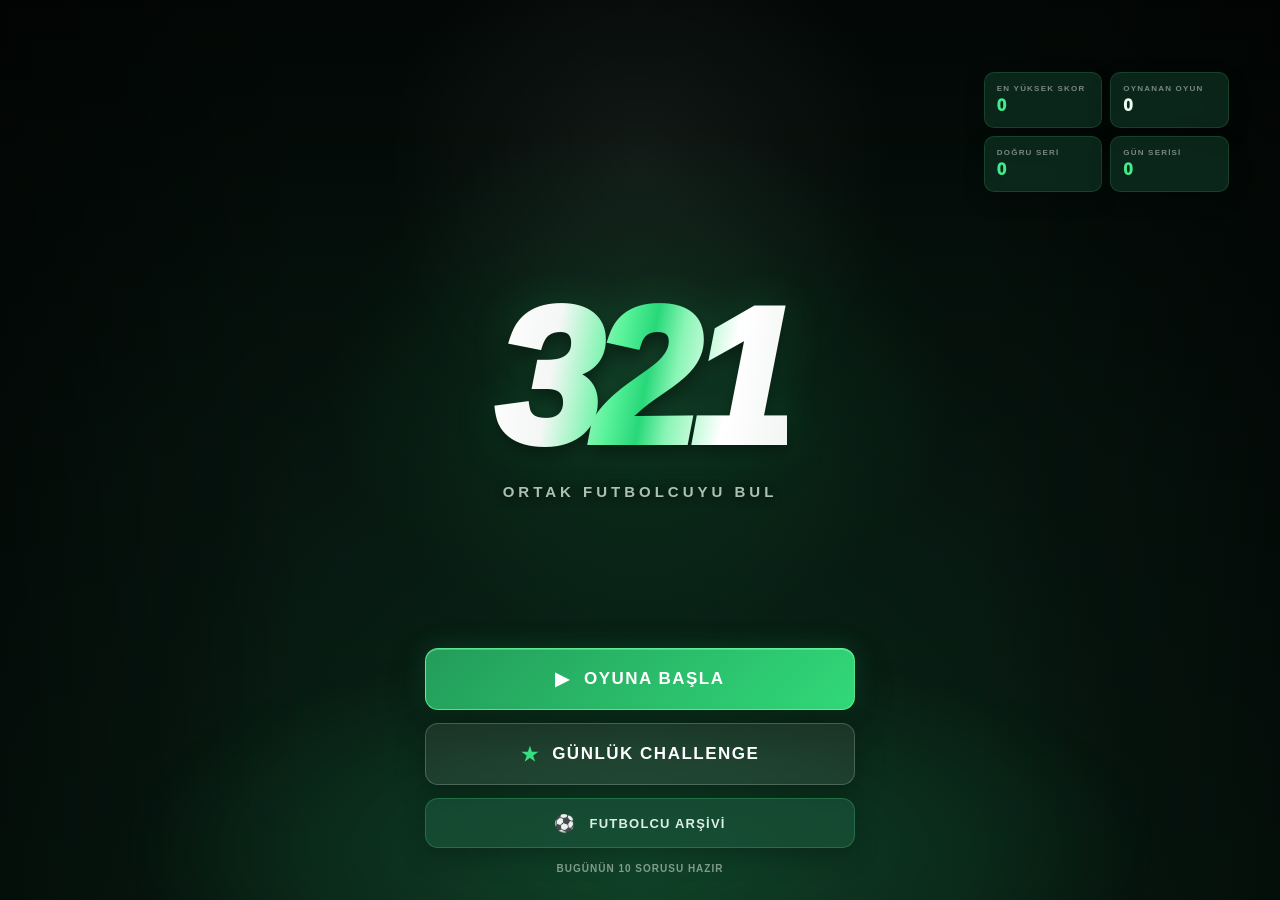
==== commit 8222f074: "Genel güncellemeler." ====
--- a/index.html
+++ b/index.html
@@ -10,24 +10,71 @@
         content="width=device-width, initial-scale=1.0"
     >
 
-    <title>3-2-1</title>
-
-    <link
-        rel="stylesheet"
-        href="style.css"
-    >
+    <title>3-2-1 | Ortak Futbolcu</title>
 
     <style>
+
+        /* =====================================================
+           TEMEL
+        ===================================================== */
+
+        * {
+            box-sizing: border-box;
+        }
+
+        html,
+        body {
+            margin: 0;
+            padding: 0;
+            width: 100%;
+            min-height: 100%;
+        }
+
+        body {
+
+            min-height: 100vh;
+
+            font-family:
+                Inter,
+                Arial,
+                Helvetica,
+                sans-serif;
+
+            background:
+                #020705;
+
+            color: #ffffff;
+
+            overflow-x: hidden;
+        }
+
+        button,
+        input {
+            font-family: inherit;
+        }
+
+        button {
+            border: none;
+        }
+
 
         /* =====================================================
            ANA SAYFA
-        ====================================================== */
+        ===================================================== */
 
         #home-screen {
 
-            position: relative;
-
-            background-image: none !important;
+            position: fixed;
+
+            inset: 0;
+
+            display: flex;
+
+            flex-direction: column;
+
+            align-items: center;
+
+            justify-content: center;
 
             background:
 
@@ -48,10 +95,11 @@
                     #020705 0%,
                     #06140e 50%,
                     #081b12 100%
-                ) !important;
+                );
 
             overflow: hidden;
 
+            z-index: 1;
         }
 
 
@@ -80,7 +128,6 @@
                 );
 
             pointer-events: none;
-
         }
 
 
@@ -113,23 +160,22 @@
             filter: blur(14px);
 
             pointer-events: none;
-
         }
 
 
         /* =====================================================
-           321
-        ====================================================== */
+           LOGO 321
+        ===================================================== */
 
         #home-screen h1 {
 
-            display: block !important;
+            display: block;
 
             position: relative;
 
             z-index: 5;
 
-            margin: 0;
+            margin: -100px 0 0;
 
             font-size:
                 clamp(100px, 15vw, 225px);
@@ -170,13 +216,12 @@
                     0 0 18px
                     rgba(49,220,120,0.18)
                 );
-
         }
 
 
         #home-screen .home-subtitle {
 
-            display: block !important;
+            display: block;
 
             position: relative;
 
@@ -193,18 +238,17 @@
             text-transform: uppercase;
 
             color:
-                rgba(235,255,243,0.72) !important;
+                rgba(235,255,243,0.72);
 
             text-shadow:
                 0 2px 8px
                 rgba(0,0,0,0.65);
-
         }
 
 
         /* =====================================================
            ANA SAYFA BUTONLARI
-        ====================================================== */
+        ===================================================== */
 
         .home-buttons {
 
@@ -227,7 +271,6 @@
             gap: 13px;
 
             width: min(430px, 82vw);
-
         }
 
 
@@ -265,25 +308,23 @@
                 transform 0.2s ease,
                 filter 0.2s ease,
                 box-shadow 0.2s ease;
-
         }
 
 
         #start-button {
 
             background:
-
                 linear-gradient(
                     135deg,
                     #239c5a,
                     #31d979
-                ) !important;
-
-            color: #fff !important;
+                );
+
+            color: #fff;
 
             border:
                 1px solid
-                rgba(113,255,164,0.7) !important;
+                rgba(113,255,164,0.7);
 
             box-shadow:
 
@@ -295,29 +336,25 @@
 
                 inset 0 1px 0
                 rgba(255,255,255,0.25);
-
         }
 
 
         #start-button::before {
-
             content: "▶";
-
             font-size: 18px;
-
         }
 
 
         #daily-challenge-button {
 
             background:
-                rgba(255,255,255,0.08) !important;
-
-            color: #ffffff !important;
+                rgba(255,255,255,0.08);
+
+            color: #ffffff;
 
             border:
                 1px solid
-                rgba(255,255,255,0.20) !important;
+                rgba(255,255,255,0.20);
 
             backdrop-filter: blur(10px);
 
@@ -326,7 +363,6 @@
             box-shadow:
                 0 10px 30px
                 rgba(0,0,0,0.30);
-
         }
 
 
@@ -337,27 +373,22 @@
             color: #35df82;
 
             font-size: 19px;
-
-        }
-
-
-        /* =====================================================
-           FUTBOLCU ARŞİVİ BUTONU
-        ====================================================== */
+        }
+
 
         #player-history-button {
 
             height: 50px;
 
             background:
-                rgba(25,82,56,0.72) !important;
+                rgba(25,82,56,0.72);
 
             color:
-                rgba(235,255,243,0.92) !important;
+                rgba(235,255,243,0.92);
 
             border:
                 1px solid
-                rgba(74,205,128,0.28) !important;
+                rgba(74,205,128,0.28);
 
             font-size: 13px;
 
@@ -366,7 +397,6 @@
             box-shadow:
                 0 8px 25px
                 rgba(0,0,0,0.25);
-
         }
 
 
@@ -375,7 +405,6 @@
             content: "⚽";
 
             font-size: 17px;
-
         }
 
 
@@ -383,12 +412,9 @@
         #daily-challenge-button:hover,
         #player-history-button:hover {
 
-            transform:
-                translateY(-3px);
-
-            filter:
-                brightness(1.08);
-
+            transform: translateY(-3px);
+
+            filter: brightness(1.08);
         }
 
 
@@ -396,15 +422,21 @@
         #daily-challenge-button:active,
         #player-history-button:active {
 
-            transform:
-                scale(0.98);
-
+            transform: scale(0.98);
+        }
+
+
+        button:disabled {
+
+            opacity: 0.55;
+
+            cursor: not-allowed;
         }
 
 
         /* =====================================================
            GÜNLÜK DURUM
-        ====================================================== */
+        ===================================================== */
 
         #daily-status {
 
@@ -426,21 +458,18 @@
                 rgba(255,255,255,0.48);
 
             text-align: center;
-
         }
 
 
         #daily-status.completed {
 
-            color:
-                #35df82;
-
+            color: #35df82;
         }
 
 
         /* =====================================================
-           İSTATİSTİK ÖZETİ
-        ====================================================== */
+           ANA SAYFA İSTATİSTİKLERİ
+        ===================================================== */
 
         #home-stats {
 
@@ -460,7 +489,6 @@
             gap: 8px;
 
             width: 245px;
-
         }
 
 
@@ -488,7 +516,6 @@
             box-shadow:
                 0 8px 22px
                 rgba(0,0,0,0.20);
-
         }
 
 
@@ -506,7 +533,6 @@
                 rgba(255,255,255,0.45);
 
             margin-bottom: 3px;
-
         }
 
 
@@ -520,7 +546,6 @@
 
             color:
                 #eafff1;
-
         }
 
 
@@ -528,44 +553,363 @@
 
             color:
                 #45e88a;
-
         }
 
 
         /* =====================================================
-           OYUN EKRANI
-        ====================================================== */
+           OYUN
+        ===================================================== */
 
         #game-content {
 
+            position: fixed;
+
+            inset: 0;
+
+            display: none;
+
+            background:
+
+                radial-gradient(
+                    ellipse at center 42%,
+                    rgba(45, 210, 115, 0.09),
+                    transparent 38%
+                ),
+
+                linear-gradient(
+                    180deg,
+                    #020705 0%,
+                    #06140e 55%,
+                    #081b12 100%
+                );
+
+            z-index: 2;
+
+            overflow: hidden;
+        }
+
+
+        .game-header {
+
+            width: 100%;
+
+            padding:
+                28px 30px 0;
+
+            text-align: center;
+
             position: relative;
 
+            z-index: 10;
+        }
+
+
+        .game-header h1 {
+
+            margin: 0;
+
+            font-size: 22px;
+
+            font-weight: 1000;
+
+            letter-spacing: 2px;
+        }
+
+
+        .score {
+
+            margin-top: 8px;
+
+            color: #45e88a;
+
+            font-size: 17px;
+
+            font-weight: 900;
+        }
+
+
+        #question-number {
+
+            margin-top: 5px;
+
+            color:
+                rgba(255,255,255,0.45);
+
+            font-size: 11px;
+
+            font-weight: 700;
+        }
+
+
+        /* =====================================================
+           TIMER
+        ===================================================== */
+
+        .timer-container {
+
+            position: absolute;
+
+            top: 0;
+
+            left: 0;
+
+            width: 100%;
+
+            height: 5px;
+
+            background:
+                rgba(255,255,255,0.08);
+
+            z-index: 50;
+        }
+
+
+        #timer-bar {
+
+            width: 100%;
+
+            height: 100%;
+
+            background:
+                linear-gradient(
+                    90deg,
+                    #1fa85f,
+                    #45e88a
+                );
+
+            transition:
+                width 1s linear;
+        }
+
+
+        /* =====================================================
+           OYUN ALANI
+        ===================================================== */
+
+        .game-area {
+
+            position: absolute;
+
+            left: 50%;
+
+            top: 48%;
+
+            transform:
+                translate(-50%, -50%);
+
+            width: min(900px, 90vw);
+
+            display: flex;
+
+            align-items: center;
+
+            justify-content: space-between;
+
+            gap: 35px;
+        }
+
+
+        .team {
+
+            width: 310px;
+
+            min-height: 220px;
+
+            padding: 25px;
+
+            display: flex;
+
+            flex-direction: column;
+
+            align-items: center;
+
+            justify-content: center;
+
+            gap: 15px;
+
+            background:
+
+                linear-gradient(
+                    145deg,
+                    rgba(28,82,57,0.94),
+                    rgba(17,61,42,0.94)
+                );
+
+            border:
+                1px solid
+                rgba(75,205,125,0.34);
+
+            border-radius: 20px;
+
+            box-shadow:
+
+                0 15px 35px
+                rgba(0,0,0,0.32),
+
+                inset 0 1px 0
+                rgba(255,255,255,0.07);
+
+            backdrop-filter:
+                blur(8px);
+
+            -webkit-backdrop-filter:
+                blur(8px);
+
+            transition:
+                background 0.25s ease,
+                border-color 0.25s ease,
+                transform 0.25s ease,
+                box-shadow 0.25s ease;
+        }
+
+
+        .team:hover {
+
+            transform:
+                translateY(-2px);
+
+            border-color:
+                rgba(79,225,132,0.48);
+        }
+
+
+        .team-logo-wrapper {
+
+            width: 105px;
+
+            height: 105px;
+
+            display: flex;
+
+            align-items: center;
+
+            justify-content: center;
+        }
+
+
+        .team-logo {
+
+            max-width: 100%;
+
+            max-height: 100%;
+
+            object-fit: contain;
+        }
+
+
+        .team-name {
+
+            color: #ffffff;
+
+            font-size: 19px;
+
+            font-weight: 1000;
+
+            text-align: center;
+
+            text-shadow:
+                0 3px 8px
+                rgba(0,0,0,0.50);
+        }
+
+
+        /* =====================================================
+           VS
+        ===================================================== */
+
+        .vs {
+
+            width: 80px;
+
+            height: 160px;
+
+            display: flex;
+
+            align-items: center;
+
+            justify-content: center;
+
+            position: relative;
+
+            flex-shrink: 0;
+        }
+
+
+        #vs-text {
+
+            position: relative;
+
+            z-index: 5;
+
+            display: none;
+
+            font-size: 26px;
+
+            font-weight: 1000;
+
+            color: #fff;
+
+            text-shadow:
+                0 4px 10px
+                rgba(0,0,0,0.7);
+
+            background:
+                rgba(25,78,53,0.94);
+
+            border:
+                1px solid
+                rgba(76,204,126,0.30);
+
+            border-radius: 50%;
+
+            width: 65px;
+
+            height: 65px;
+
+            align-items: center;
+
+            justify-content: center;
+
+            box-shadow:
+                0 8px 20px
+                rgba(0,0,0,0.32);
         }
 
 
         /* =====================================================
            GERİ SAYIM
-        ====================================================== */
+        ===================================================== */
 
         #countdown {
 
-            width: 180px !important;
-
-            height: 150px !important;
-
-            background: transparent !important;
-
-            border: none !important;
-
-            border-radius: 0 !important;
-
-            box-shadow: none !important;
-
-            font-size: 94px !important;
-
-            font-weight: 1000 !important;
-
-            color: #ffffff !important;
+            position: absolute;
+
+            left: 50%;
+
+            top: 50%;
+
+            transform:
+                translate(-50%, -50%);
+
+            width: 180px;
+
+            height: 150px;
+
+            display: none;
+
+            align-items: center;
+
+            justify-content: center;
+
+            background: transparent;
+
+            border: none;
+
+            font-size: 94px;
+
+            font-weight: 1000;
+
+            color: #ffffff;
 
             text-shadow:
 
@@ -575,6 +919,7 @@
                 0 0 25px
                 rgba(255,255,255,0.18);
 
+            z-index: 20;
         }
 
 
@@ -589,7 +934,6 @@
                     0.25,
                     1
                 );
-
         }
 
 
@@ -602,7 +946,6 @@
                     scale(0.55);
 
                 opacity: 0;
-
             }
 
             45% {
@@ -612,7 +955,6 @@
                     scale(1.15);
 
                 opacity: 1;
-
             }
 
             100% {
@@ -622,150 +964,50 @@
                     scale(1);
 
                 opacity: 1;
-
-            }
-
-        }
-
-
-        #vs-text {
+            }
+        }
+
+
+        /* =====================================================
+           CEVAP
+        ===================================================== */
+
+        .answer-area {
+
+            position: absolute;
+
+            left: 50%;
+
+            bottom: 7%;
+
+            transform:
+                translateX(-50%);
+
+            display: flex;
+
+            flex-direction: row;
+
+            align-items: flex-end;
+
+            justify-content: center;
+
+            gap: 10px;
+
+            z-index: 30;
+        }
+
+
+        .answer-input-wrapper {
+
+            width: 300px;
+
+            display: flex;
+
+            flex-direction: column;
+
+            align-items: stretch;
 
             position: relative;
-
-            z-index: 5;
-
-            font-size: 30px;
-
-            font-weight: 1000;
-
-            color: #fff;
-
-            text-shadow:
-                0 4px 10px
-                rgba(0,0,0,0.7);
-
-            background:
-                rgba(25,78,53,0.94) !important;
-
-            border:
-                1px solid
-                rgba(76,204,126,0.30);
-
-            border-radius:
-                50%;
-
-            padding:
-                10px 12px;
-
-            box-shadow:
-                0 8px 20px
-                rgba(0,0,0,0.32),
-
-                inset 0 1px 0
-                rgba(255,255,255,0.06);
-
-        }
-
-
-        /* =====================================================
-           TAKIM KUTULARI
-        ====================================================== */
-
-        .team {
-
-            background:
-
-                linear-gradient(
-                    145deg,
-                    rgba(28,82,57,0.94),
-                    rgba(17,61,42,0.94)
-                ) !important;
-
-            border:
-                1px solid
-                rgba(75,205,125,0.34) !important;
-
-            box-shadow:
-
-                0 15px 35px
-                rgba(0,0,0,0.32),
-
-                inset 0 1px 0
-                rgba(255,255,255,0.07) !important;
-
-            backdrop-filter:
-                blur(8px);
-
-            -webkit-backdrop-filter:
-                blur(8px);
-
-            transition:
-                background 0.25s ease,
-                border-color 0.25s ease,
-                transform 0.25s ease,
-                box-shadow 0.25s ease;
-
-        }
-
-
-        .team:hover {
-
-            background:
-
-                linear-gradient(
-                    145deg,
-                    rgba(34,96,65,0.97),
-                    rgba(20,70,48,0.97)
-                ) !important;
-
-            border-color:
-                rgba(79,225,132,0.48) !important;
-
-            transform:
-                translateY(-2px);
-
-        }
-
-
-        .team-name {
-
-            color:
-                #ffffff !important;
-
-            text-shadow:
-                0 3px 8px
-                rgba(0,0,0,0.50);
-
-        }
-
-
-        /* =====================================================
-           CEVAP ALANI
-        ====================================================== */
-
-        .answer-area {
-
-            flex-direction: column;
-
-            align-items: center;
-
-            gap: 12px;
-
-        }
-
-
-        .answer-input-wrapper {
-
-            width: 300px;
-
-            display: flex;
-
-            flex-direction: column;
-
-            align-items: center;
-
-            position: relative;
-
         }
 
 
@@ -784,19 +1026,20 @@
             color:
                 rgba(255,255,255,0.55);
 
+            text-align: center;
         }
 
 
         .answer-area input {
 
-            width: 300px !important;
+            width: 300px;
 
             height: 54px;
 
             padding: 0 17px;
 
             background:
-                rgba(255,255,255,0.94) !important;
+                rgba(255,255,255,0.94);
 
             color: #10251b;
 
@@ -810,6 +1053,7 @@
                 0 8px 25px
                 rgba(0,0,0,0.22);
 
+            font-size: 16px;
         }
 
 
@@ -819,13 +1063,20 @@
 
             border-color:
                 rgba(46,204,113,0.75);
-
+        }
+
+
+        .answer-area input:disabled {
+
+            opacity: 0.65;
+
+            cursor: not-allowed;
         }
 
 
         #player-suggestions {
 
-            width: 300px !important;
+            width: 300px;
 
             position: absolute;
 
@@ -833,34 +1084,30 @@
 
             top: 62px;
 
-            margin: 0 !important;
+            margin: 0;
 
             padding: 0;
 
-            border: none !important;
-
-            background: transparent !important;
-
-            box-shadow: none;
+            border: none;
+
+            background: transparent;
 
             overflow: hidden;
 
             z-index: 100;
-
         }
 
 
         #player-suggestions:empty {
 
-            display: none !important;
-
+            display: none;
         }
 
 
         .player-suggestion {
 
             background:
-                rgba(13,45,31,0.98) !important;
+                rgba(13,45,31,0.98);
 
             color: #fff;
 
@@ -873,25 +1120,24 @@
                 rgba(255,255,255,0.07);
 
             cursor: pointer;
-
         }
 
 
         .player-suggestion:hover {
 
             background:
-                rgba(35,105,67,0.98) !important;
-
-        }
-
-
-        .answer-area > #answerButton {
+                rgba(35,105,67,0.98);
+        }
+
+
+        #answerButton {
 
             width: 126px;
 
             height: 54px;
 
             background:
+
                 linear-gradient(
                     135deg,
                     #ffffff,
@@ -906,50 +1152,123 @@
 
             font-weight: 1000;
 
-        }
-
-
-        @media (min-width: 701px) {
-
-            .answer-area {
-
-                flex-direction: row;
-
-                align-items: flex-end;
-
-                justify-content: center;
-
-                gap: 10px;
-
-            }
-
-            .answer-input-wrapper {
-
-                align-items: stretch;
-
-            }
-
-            .answer-label {
-
-                text-align: center;
-
-            }
-
-        }
-
+            cursor: pointer;
+
+            transition:
+                transform 0.2s ease,
+                filter 0.2s ease;
+        }
+
+
+        #answerButton:hover:not(:disabled) {
+
+            transform:
+                translateY(-2px);
+
+            filter:
+                brightness(1.05);
+        }
+
+
+        /* =====================================================
+           SONUÇ
+        ===================================================== */
 
         #result {
 
-            border: none !important;
-
+            position: absolute;
+
+            left: 50%;
+
+            bottom: 2%;
+
+            transform:
+                translateX(-50%);
+
+            min-height: 25px;
+
+            font-size: 15px;
+
+            font-weight: 1000;
+
+            letter-spacing: 1px;
+
+            z-index: 40;
+
+            pointer-events: none;
+        }
+
+
+        #result.correct {
+
+            color: #45e88a;
+        }
+
+
+        #result.wrong {
+
+            color: #ff6b6b;
+        }
+
+
+        #result.timeout {
+
+            color: #ffc857;
+        }
+
+
+        #result.result-visible {
+
+            animation:
+                resultPop
+                0.25s
+                ease-out;
+        }
+
+
+        @keyframes resultPop {
+
+            0% {
+
+                opacity: 0;
+
+                transform:
+                    translateX(-50%)
+                    translateY(8px)
+                    scale(0.95);
+            }
+
+            100% {
+
+                opacity: 1;
+
+                transform:
+                    translateX(-50%)
+                    translateY(0)
+                    scale(1);
+            }
         }
 
 
         /* =====================================================
            OYUN BİTİŞ
-        ====================================================== */
-
-        .game-over {
+        ===================================================== */
+
+        #game-over {
+
+            display: none;
+
+            position: fixed;
+
+            inset: 0;
+
+            align-items: center;
+
+            justify-content: center;
+
+            z-index: 500;
+
+            padding: 20px;
 
             background:
 
@@ -964,6 +1283,8 @@
             backdrop-filter:
                 blur(8px);
 
+            -webkit-backdrop-filter:
+                blur(8px);
         }
 
 
@@ -974,6 +1295,8 @@
             max-width: 88%;
 
             padding: 42px 40px 38px;
+
+            text-align: center;
 
             background:
 
@@ -992,7 +1315,6 @@
             box-shadow:
                 0 30px 80px
                 rgba(0,0,0,0.65);
-
         }
 
 
@@ -1001,7 +1323,6 @@
             font-size: 58px;
 
             margin-bottom: 8px;
-
         }
 
 
@@ -1012,7 +1333,6 @@
             font-size: 34px;
 
             font-weight: 1000;
-
         }
 
 
@@ -1028,7 +1348,6 @@
 
             color:
                 rgba(255,255,255,0.48);
-
         }
 
 
@@ -1041,7 +1360,6 @@
             font-weight: 1000;
 
             color: #35df82;
-
         }
 
 
@@ -1058,7 +1376,6 @@
             font-size: 17px;
 
             font-weight: 800;
-
         }
 
 
@@ -1082,12 +1399,13 @@
 
             font-weight: 1000;
 
+            cursor: pointer;
         }
 
 
         /* =====================================================
-           FUTBOLCU ARŞİVİ MODALI
-        ====================================================== */
+           FUTBOLCU ARŞİVİ
+        ===================================================== */
 
         #player-history-modal {
 
@@ -1113,14 +1431,12 @@
 
             -webkit-backdrop-filter:
                 blur(9px);
-
         }
 
 
         #player-history-modal.active {
 
             display: flex;
-
         }
 
 
@@ -1156,7 +1472,6 @@
                 rgba(0,0,0,0.70);
 
             overflow: hidden;
-
         }
 
 
@@ -1174,7 +1489,6 @@
             border-bottom:
                 1px solid
                 rgba(255,255,255,0.08);
-
         }
 
 
@@ -1185,10 +1499,6 @@
             font-size: 22px;
 
             font-weight: 1000;
-
-            color:
-                #ffffff;
-
         }
 
 
@@ -1204,7 +1514,6 @@
 
             letter-spacing:
                 0.8px;
-
         }
 
 
@@ -1229,7 +1538,6 @@
             font-size: 20px;
 
             cursor: pointer;
-
         }
 
 
@@ -1237,7 +1545,6 @@
 
             background:
                 rgba(255,255,255,0.13);
-
         }
 
 
@@ -1252,7 +1559,6 @@
 
             padding:
                 14px 20px;
-
         }
 
 
@@ -1268,7 +1574,6 @@
 
             border-radius:
                 10px;
-
         }
 
 
@@ -1283,7 +1588,6 @@
 
             letter-spacing:
                 1px;
-
         }
 
 
@@ -1300,6 +1604,11 @@
             color:
                 #45e88a;
 
+            overflow: hidden;
+
+            text-overflow: ellipsis;
+
+            white-space: nowrap;
         }
 
 
@@ -1309,7 +1618,6 @@
 
             padding:
                 4px 20px 20px;
-
         }
 
 
@@ -1335,7 +1643,6 @@
 
             border-radius:
                 10px;
-
         }
 
 
@@ -1348,7 +1655,6 @@
             gap: 12px;
 
             min-width: 0;
-
         }
 
 
@@ -1377,7 +1683,6 @@
             font-weight: 1000;
 
             flex-shrink: 0;
-
         }
 
 
@@ -1395,7 +1700,6 @@
             text-overflow: ellipsis;
 
             white-space: nowrap;
-
         }
 
 
@@ -1409,7 +1713,6 @@
             font-weight: 1000;
 
             white-space: nowrap;
-
         }
 
 
@@ -1426,22 +1729,22 @@
             font-size: 13px;
 
             line-height: 1.7;
-
         }
 
 
         /* =====================================================
            MOBİL
-        ====================================================== */
+        ===================================================== */
 
         @media (max-width: 700px) {
 
             #home-screen h1 {
 
+                margin-top: -80px;
+
                 font-size: 26vw;
 
                 letter-spacing: -3px;
-
             }
 
 
@@ -1450,7 +1753,6 @@
                 font-size: 10px;
 
                 letter-spacing: 2.5px;
-
             }
 
 
@@ -1459,7 +1761,6 @@
                 top: 67%;
 
                 width: 76vw;
-
             }
 
 
@@ -1469,7 +1770,6 @@
                 height: 55px;
 
                 font-size: 14px;
-
             }
 
 
@@ -1478,7 +1778,6 @@
                 height: 48px;
 
                 font-size: 12px;
-
             }
 
 
@@ -1495,97 +1794,168 @@
 
                 grid-template-columns:
                     repeat(2, 1fr);
-
             }
 
 
             .home-stat {
 
                 padding: 8px;
-
             }
 
 
             .home-stat-label {
 
                 font-size: 7px;
-
             }
 
 
             .home-stat-value {
 
                 font-size: 14px;
-
+            }
+
+
+            .game-header {
+
+                padding-top: 22px;
+            }
+
+
+            .game-header h1 {
+
+                font-size: 17px;
+            }
+
+
+            .game-area {
+
+                top: 42%;
+
+                width: 94vw;
+
+                gap: 8px;
+            }
+
+
+            .team {
+
+                width: 40vw;
+
+                min-height: 165px;
+
+                padding: 15px;
+
+                border-radius: 15px;
+
+                gap: 10px;
+            }
+
+
+            .team-logo-wrapper {
+
+                width: 70px;
+
+                height: 70px;
+            }
+
+
+            .team-name {
+
+                font-size: 13px;
+            }
+
+
+            .vs {
+
+                width: 45px;
+
+                height: 100px;
+            }
+
+
+            #vs-text {
+
+                width: 48px;
+
+                height: 48px;
+
+                font-size: 17px;
             }
 
 
             #countdown {
 
-                width: 110px !important;
-
-                height: 110px !important;
-
-                font-size: 62px !important;
-
+                width: 110px;
+
+                height: 110px;
+
+                font-size: 62px;
             }
 
 
             .answer-area {
 
-                margin-top: 48px;
-
+                width: 100%;
+
+                bottom: 7%;
+
+                flex-direction: column;
+
+                align-items: center;
+
+                gap: 10px;
             }
 
 
             .answer-input-wrapper {
 
-                width: 70%;
+                width: 70vw;
 
             }
 
 
             .answer-area input {
 
-                width: 100% !important;
-
+                width: 100%;
             }
 
 
             #player-suggestions {
 
-                width: 100% !important;
-
-            }
-
-
-            .answer-area > #answerButton {
+                width: 100%;
+            }
+
+
+            #answerButton {
 
                 width: 150px;
 
                 height: 50px;
-
+            }
+
+
+            #result {
+
+                bottom: 1%;
             }
 
 
             .game-over-box {
 
-                padding: 35px 25px 32px;
-
+                padding:
+                    35px 25px 32px;
             }
 
 
             .game-over h2 {
 
                 font-size: 28px;
-
             }
 
 
             #final-score {
 
                 font-size: 52px;
-
             }
 
 
@@ -1593,7 +1963,14 @@
 
                 grid-template-columns:
                     repeat(2, 1fr);
-
+            }
+
+
+            .player-history-summary
+            .history-summary-card:last-child {
+
+                grid-column:
+                    1 / -1;
             }
 
         }
@@ -1604,14 +1981,32 @@
             #home-screen h1 {
 
                 font-size: 25vw;
-
             }
 
 
             .home-buttons {
 
                 width: 78vw;
-
+            }
+
+
+            .team {
+
+                min-height: 145px;
+            }
+
+
+            .team-logo-wrapper {
+
+                width: 60px;
+
+                height: 60px;
+            }
+
+
+            .team-name {
+
+                font-size: 11px;
             }
 
         }
@@ -1624,15 +2019,55 @@
 
             #home-screen h1 {
 
+                margin-top: -20px;
+
                 font-size: 20vh;
-
             }
 
 
             .home-buttons {
 
                 top: 70%;
-
+            }
+
+
+            #home-stats {
+
+                top: 3%;
+
+                transform:
+                    scale(0.75);
+
+                transform-origin:
+                    top right;
+            }
+
+
+            .game-area {
+
+                top: 45%;
+            }
+
+
+            .team {
+
+                min-height: 130px;
+
+                padding: 10px;
+            }
+
+
+            .team-logo-wrapper {
+
+                width: 55px;
+
+                height: 55px;
+            }
+
+
+            .answer-area {
+
+                bottom: 3%;
             }
 
         }
@@ -1647,11 +2082,9 @@
 
     <!-- =====================================================
          ANA SAYFA
-    ====================================================== -->
+    ===================================================== -->
 
     <div id="home-screen">
-
-        <!-- İSTATİSTİKLER -->
 
         <div id="home-stats">
 
@@ -1733,7 +2166,7 @@
 
             <button
                 id="start-button"
-                aria-label="Oyuna Başla"
+                type="button"
             >
                 OYUNA BAŞLA
             </button>
@@ -1741,7 +2174,7 @@
 
             <button
                 id="daily-challenge-button"
-                aria-label="Günlük Challenge"
+                type="button"
             >
                 GÜNLÜK CHALLENGE
             </button>
@@ -1749,7 +2182,7 @@
 
             <button
                 id="player-history-button"
-                aria-label="Futbolcu Arşivi"
+                type="button"
             >
                 FUTBOLCU ARŞİVİ
             </button>
@@ -1764,7 +2197,7 @@
 
     <!-- =====================================================
          FUTBOLCU ARŞİVİ
-    ====================================================== -->
+    ===================================================== -->
 
     <div
         id="player-history-modal"
@@ -1790,6 +2223,7 @@
 
                 <button
                     id="close-player-history"
+                    type="button"
                     aria-label="Kapat"
                 >
                     ×
@@ -1858,8 +2292,8 @@
 
 
     <!-- =====================================================
-         OYUN EKRANI
-    ====================================================== -->
+         OYUN
+    ===================================================== -->
 
     <div id="game-content">
 
@@ -1977,6 +2411,7 @@
                     placeholder="Ortak futbolcuyu yaz"
                     autocomplete="off"
                     spellcheck="false"
+                    disabled
                 >
 
 
@@ -1985,7 +2420,11 @@
             </div>
 
 
-            <button id="answerButton">
+            <button
+                id="answerButton"
+                type="button"
+                disabled
+            >
                 CEVAPLA
             </button>
 
@@ -2002,7 +2441,7 @@
 
     <!-- =====================================================
          OYUN BİTİŞ
-    ====================================================== -->
+    ===================================================== -->
 
     <div
         id="game-over"
@@ -2036,7 +2475,10 @@
             </div>
 
 
-            <button id="restart-button">
+            <button
+                id="restart-button"
+                type="button"
+            >
                 TEKRAR OYNA
             </button>
 
@@ -2046,13 +2488,2892 @@
 
 
     <!-- =====================================================
-         JAVASCRIPT
-    ====================================================== -->
+         PLAYERS.JS
+    ===================================================== -->
 
     <script src="players.js"></script>
 
-    <script src="script.js"></script>
-
+
+    <!-- =====================================================
+         OYUN JAVASCRIPT
+    ===================================================== -->
+
+    <script>
+
+    "use strict";
+
+
+    /* =====================================================
+       TAKIMLAR
+    ===================================================== */
+
+    const playableTeams = [
+
+        "BESIKTAS",
+        "FENERBAHCE",
+        "GALATASARAY",
+        "ISTANBUL BASAKSEHIR",
+        "TRABZONSPOR",
+
+        "PSG",
+        "LILLE",
+        "LYON",
+        "MARSEILLE",
+
+        "LIVERPOOL",
+        "MANCHESTER CITY",
+        "MANCHESTER UNITED",
+        "TOTTENHAM",
+        "CHELSEA",
+        "ARSENAL",
+
+        "BARCELONA",
+        "REAL MADRID",
+        "ATLETICO MADRID",
+
+        "BAYERN MUNIH",
+        "BORUSSIA DORTMUND",
+
+        "INTER",
+        "NAPOLI",
+        "MILAN",
+        "JUVENTUS",
+        "ROMA",
+
+        "PORTO",
+        "SPORTING CP",
+        "BENFICA"
+
+    ];
+
+
+    /* =====================================================
+       LOGOLAR
+    ===================================================== */
+
+    const teamLogos = {
+
+        "BESIKTAS":
+            "logos/besiktas.svg",
+
+        "FENERBAHCE":
+            "logos/fenerbahce.svg",
+
+        "GALATASARAY":
+            "logos/galatasaray.svg",
+
+        "ISTANBUL BASAKSEHIR":
+            "logos/istanbul-basaksehir.svg",
+
+        "TRABZONSPOR":
+            "logos/trabzonspor.svg",
+
+        "PSG":
+            "logos/psg.svg",
+
+        "LILLE":
+            "logos/lille.svg",
+
+        "LYON":
+            "logos/lyon.svg",
+
+        "MARSEILLE":
+            "logos/marseille.svg",
+
+        "LIVERPOOL":
+            "logos/liverpool.svg",
+
+        "MANCHESTER CITY":
+            "logos/manchester-city.svg",
+
+        "MANCHESTER UNITED":
+            "logos/manchester-united.svg",
+
+        "TOTTENHAM":
+            "logos/tottenham.svg",
+
+        "CHELSEA":
+            "logos/chelsea.svg",
+
+        "ARSENAL":
+            "logos/arsenal.svg",
+
+        "BARCELONA":
+            "logos/barcelona.svg",
+
+        "REAL MADRID":
+            "logos/real-madrid.svg",
+
+        "ATLETICO MADRID":
+            "logos/atletico-madrid.svg",
+
+        "BAYERN MUNIH":
+            "logos/bayern-munich.svg",
+
+        "BORUSSIA DORTMUND":
+            "logos/borussia-dortmund.svg",
+
+        "INTER":
+            "logos/inter.svg",
+
+        "NAPOLI":
+            "logos/napoli.svg",
+
+        "MILAN":
+            "logos/milan.svg",
+
+        "JUVENTUS":
+            "logos/juventus.svg",
+
+        "ROMA":
+            "logos/roma.svg",
+
+        "PORTO":
+            "logos/porto.svg",
+
+        "SPORTING CP":
+            "logos/sporting-cp.svg",
+
+        "BENFICA":
+            "logos/benfica.svg"
+
+    };
+
+
+    /* =====================================================
+       PLAYERPOOL KONTROLÜ
+    ===================================================== */
+
+    if (
+        typeof playerPool === "undefined" ||
+        !playerPool ||
+        typeof playerPool !== "object"
+    ) {
+
+        throw new Error(
+            "playerPool bulunamadı. players.js dosyasının index.html'den önce yüklenmesi gerekiyor."
+        );
+
+    }
+
+
+    /* =====================================================
+       DOM
+    ===================================================== */
+
+    const $ = id =>
+        document.getElementById(id);
+
+
+    const startButton =
+        $("start-button");
+
+    const dailyChallengeButton =
+        $("daily-challenge-button");
+
+    const playerHistoryButton =
+        $("player-history-button");
+
+    const playerHistoryModal =
+        $("player-history-modal");
+
+    const closePlayerHistory =
+        $("close-player-history");
+
+    const playerHistoryList =
+        $("player-history-list");
+
+    const historyUniqueCount =
+        $("history-unique-count");
+
+    const historyTotalEntries =
+        $("history-total-entries");
+
+    const historyMostWritten =
+        $("history-most-written");
+
+    const homeHighScore =
+        $("home-high-score");
+
+    const homeGamesPlayed =
+        $("home-games-played");
+
+    const homeCorrectStreak =
+        $("home-correct-streak");
+
+    const homeDayStreak =
+        $("home-day-streak");
+
+    const dailyStatus =
+        $("daily-status");
+
+    const homeScreen =
+        $("home-screen");
+
+    const gameContent =
+        $("game-content");
+
+    const countdown =
+        $("countdown");
+
+    const vsText =
+        $("vs-text");
+
+    const team1 =
+        $("team1");
+
+    const team2 =
+        $("team2");
+
+    const team1Logo =
+        $("team1-logo");
+
+    const team2Logo =
+        $("team2-logo");
+
+    const team1Name =
+        $("team1-name");
+
+    const team2Name =
+        $("team2-name");
+
+    const answerInput =
+        $("answerInput");
+
+    const answerButton =
+        $("answerButton");
+
+    const scoreText =
+        $("score");
+
+    const result =
+        $("result");
+
+    const timerBar =
+        $("timer-bar");
+
+    const gameArea =
+        document.querySelector(".game-area");
+
+    const answerArea =
+        document.querySelector(".answer-area");
+
+    const timerContainer =
+        document.querySelector(".timer-container");
+
+    const gameOver =
+        $("game-over");
+
+    const finalScore =
+        $("final-score");
+
+    const finalMessage =
+        $("final-message");
+
+    const restartButton =
+        $("restart-button");
+
+    const questionNumberText =
+        $("question-number");
+
+    const playerSuggestions =
+        $("player-suggestions");
+
+    const gameModeTitle =
+        $("game-mode-title");
+
+
+    /* =====================================================
+       OYUN DEĞİŞKENLERİ
+    ===================================================== */
+
+    let score = 0;
+
+    let currentQuestionPlayers = [];
+
+    let questionAnswered = false;
+
+    let timer = null;
+
+    let countdownTimeouts = [];
+
+    let timeLeft = 15;
+
+    const questionTime = 15;
+
+    let questionNumber = 0;
+
+    const totalQuestions = 10;
+
+    let usedQuestions = [];
+
+    let gameVersion = 0;
+
+    let currentGameMode = "normal";
+
+    let dailyQuestions = [];
+
+    let dailyQuestionIndex = 0;
+
+    let gameCompleted = false;
+
+
+    /* =====================================================
+       İSTATİSTİK
+    ===================================================== */
+
+    const STATS_STORAGE_KEY =
+        "321_game_statistics_v1";
+
+    const DAILY_STORAGE_KEY =
+        "321_daily_completed";
+
+
+    function getDefaultStats() {
+
+        return {
+
+            highScore: 0,
+
+            gamesPlayed: 0,
+
+            currentCorrectStreak: 0,
+
+            bestCorrectStreak: 0,
+
+            dayStreak: 0,
+
+            lastPlayedDate: null,
+
+            playerCounts: {}
+
+        };
+
+    }
+
+
+    function loadStats() {
+
+        try {
+
+            const saved =
+                localStorage.getItem(
+                    STATS_STORAGE_KEY
+                );
+
+
+            if (!saved) {
+
+                return getDefaultStats();
+
+            }
+
+
+            const parsed =
+                JSON.parse(saved);
+
+
+            if (
+                !parsed ||
+                typeof parsed !== "object"
+            ) {
+
+                return getDefaultStats();
+
+            }
+
+
+            return {
+
+                ...getDefaultStats(),
+
+                ...parsed,
+
+                playerCounts:
+                    (
+                        parsed.playerCounts &&
+                        typeof parsed.playerCounts === "object"
+                    )
+                        ? parsed.playerCounts
+                        : {}
+
+            };
+
+        }
+        catch (error) {
+
+            console.error(
+                "İstatistikler okunamadı:",
+                error
+            );
+
+            return getDefaultStats();
+
+        }
+
+    }
+
+
+    let stats =
+        loadStats();
+
+
+    function saveStats() {
+
+        try {
+
+            localStorage.setItem(
+                STATS_STORAGE_KEY,
+                JSON.stringify(stats)
+            );
+
+        }
+        catch (error) {
+
+            console.error(
+                "İstatistikler kaydedilemedi:",
+                error
+            );
+
+        }
+
+    }
+
+
+    /* =====================================================
+       TARİH
+    ===================================================== */
+
+    function getDateKey(date = new Date()) {
+
+        const year =
+            date.getFullYear();
+
+        const month =
+            String(
+                date.getMonth() + 1
+            ).padStart(2, "0");
+
+        const day =
+            String(
+                date.getDate()
+            ).padStart(2, "0");
+
+        return `${year}-${month}-${day}`;
+
+    }
+
+
+    function getTodayKey() {
+
+        return getDateKey();
+
+    }
+
+
+    function getYesterdayKey() {
+
+        const date =
+            new Date();
+
+        date.setDate(
+            date.getDate() - 1
+        );
+
+        return getDateKey(date);
+
+    }
+
+
+    /* =====================================================
+       GÜN SERİSİ
+    ===================================================== */
+
+    function updateDayStreak() {
+
+        const today =
+            getTodayKey();
+
+        const yesterday =
+            getYesterdayKey();
+
+
+        if (
+            stats.lastPlayedDate === today
+        ) {
+
+            return;
+
+        }
+
+
+        if (
+            stats.lastPlayedDate === yesterday
+        ) {
+
+            stats.dayStreak =
+                Math.max(
+                    1,
+                    Number(stats.dayStreak || 0) + 1
+                );
+
+        }
+        else {
+
+            stats.dayStreak = 1;
+
+        }
+
+
+        stats.lastPlayedDate =
+            today;
+
+
+        saveStats();
+
+    }
+
+
+    /* =====================================================
+       ANA SAYFA İSTATİSTİKLERİ
+    ===================================================== */
+
+    function updateHomeStats() {
+
+        if (homeHighScore) {
+
+            homeHighScore.textContent =
+                Number(stats.highScore || 0);
+
+        }
+
+
+        if (homeGamesPlayed) {
+
+            homeGamesPlayed.textContent =
+                Number(stats.gamesPlayed || 0);
+
+        }
+
+
+        if (homeCorrectStreak) {
+
+            homeCorrectStreak.textContent =
+                Number(
+                    stats.currentCorrectStreak || 0
+                );
+
+        }
+
+
+        if (homeDayStreak) {
+
+            homeDayStreak.textContent =
+                Number(stats.dayStreak || 0);
+
+        }
+
+    }
+
+
+    /* =====================================================
+       TEXT NORMALİZASYONU
+    ===================================================== */
+
+    function normalizeText(text) {
+
+        let value =
+            String(text ?? "")
+                .trim()
+                .toLocaleLowerCase("tr-TR");
+
+
+        value =
+            value
+                .replace(/ı/g, "i")
+                .replace(/ğ/g, "g")
+                .replace(/ü/g, "u")
+                .replace(/ş/g, "s")
+                .replace(/ö/g, "o")
+                .replace(/ç/g, "c");
+
+
+        value =
+            value.replace(
+                /[.'’`-]/g,
+                " "
+            );
+
+
+        value =
+            value.replace(
+                /\s+/g,
+                " "
+            );
+
+
+        return value.trim();
+
+    }
+
+
+    function getPlayerNameWords(playerName) {
+
+        return normalizeText(playerName)
+            .split(" ")
+            .filter(Boolean);
+
+    }
+
+
+    /* =====================================================
+       OYUNCU TANIMA
+    ===================================================== */
+
+    function findRecognizedPlayer(userAnswer) {
+
+        const normalizedAnswer =
+            normalizeText(userAnswer);
+
+
+        if (!normalizedAnswer) {
+
+            return null;
+
+        }
+
+
+        const allPlayers =
+            Object.keys(playerPool);
+
+
+        const exactMatch =
+            allPlayers.find(
+                playerName =>
+                    normalizeText(playerName) ===
+                    normalizedAnswer
+            );
+
+
+        if (exactMatch) {
+
+            return exactMatch;
+
+        }
+
+
+        const candidates =
+            allPlayers.filter(
+                playerName => {
+
+                    const words =
+                        getPlayerNameWords(
+                            playerName
+                        );
+
+
+                    return words.includes(
+                        normalizedAnswer
+                    );
+
+                }
+            );
+
+
+        if (
+            candidates.length === 1
+        ) {
+
+            return candidates[0];
+
+        }
+
+
+        return null;
+
+    }
+
+
+    /* =====================================================
+       OYUNCU ARŞİVİ
+    ===================================================== */
+
+    function recordPlayerWritten(userAnswer) {
+
+        const recognizedPlayer =
+            findRecognizedPlayer(
+                userAnswer
+            );
+
+
+        if (!recognizedPlayer) {
+
+            return;
+
+        }
+
+
+        if (
+            typeof stats.playerCounts[
+                recognizedPlayer
+            ] !== "number"
+        ) {
+
+            stats.playerCounts[
+                recognizedPlayer
+            ] = 0;
+
+        }
+
+
+        stats.playerCounts[
+            recognizedPlayer
+        ]++;
+
+
+        saveStats();
+
+    }
+
+
+    function updatePlayerHistory() {
+
+        if (!playerHistoryList) {
+
+            return;
+
+        }
+
+
+        const entries =
+            Object.entries(
+                stats.playerCounts || {}
+            );
+
+
+        const totalEntries =
+            entries.reduce(
+                (sum, [, count]) =>
+                    sum + Number(count || 0),
+                0
+            );
+
+
+        if (historyUniqueCount) {
+
+            historyUniqueCount.textContent =
+                entries.length;
+
+        }
+
+
+        if (historyTotalEntries) {
+
+            historyTotalEntries.textContent =
+                totalEntries;
+
+        }
+
+
+        entries.sort(
+            (a, b) =>
+                Number(b[1]) - Number(a[1]) ||
+                a[0].localeCompare(
+                    b[0],
+                    "tr"
+                )
+        );
+
+
+        if (historyMostWritten) {
+
+            historyMostWritten.textContent =
+                entries.length
+                    ? entries[0][0]
+                    : "-";
+
+        }
+
+
+        if (!entries.length) {
+
+            playerHistoryList.innerHTML = `
+
+                <div class="history-empty">
+
+                    Henüz bir futbolcu yazmadın.<br>
+
+                    Oyun oynadıkça futbolcu arşivin
+                    burada oluşacak.
+
+                </div>
+
+            `;
+
+            return;
+
+        }
+
+
+        playerHistoryList.innerHTML = "";
+
+
+        entries.forEach(
+            ([playerName, count], index) => {
+
+                const row =
+                    document.createElement(
+                        "div"
+                    );
+
+
+                row.className =
+                    "history-player";
+
+
+                row.innerHTML = `
+
+                    <div class="history-player-left">
+
+                        <div class="history-player-rank">
+                            ${index + 1}
+                        </div>
+
+                        <div class="history-player-name">
+                            ${escapeHtml(playerName)}
+                        </div>
+
+                    </div>
+
+                    <div class="history-player-count">
+                        ×${Number(count)}
+                    </div>
+
+                `;
+
+
+                playerHistoryList.appendChild(
+                    row
+                );
+
+            }
+        );
+
+    }
+
+
+    function escapeHtml(text) {
+
+        return String(text)
+            .replace(/&/g, "&amp;")
+            .replace(/</g, "&lt;")
+            .replace(/>/g, "&gt;")
+            .replace(/"/g, "&quot;")
+            .replace(/'/g, "&#039;");
+
+    }
+
+
+    /* =====================================================
+       ARŞİV MODAL
+    ===================================================== */
+
+    function openPlayerHistory() {
+
+        updatePlayerHistory();
+
+        playerHistoryModal.classList.add(
+            "active"
+        );
+
+        playerHistoryModal.setAttribute(
+            "aria-hidden",
+            "false"
+        );
+
+    }
+
+
+    function closePlayerHistoryModal() {
+
+        playerHistoryModal.classList.remove(
+            "active"
+        );
+
+        playerHistoryModal.setAttribute(
+            "aria-hidden",
+            "true"
+        );
+
+    }
+
+
+    playerHistoryButton?.addEventListener(
+        "click",
+        openPlayerHistory
+    );
+
+
+    closePlayerHistory?.addEventListener(
+        "click",
+        closePlayerHistoryModal
+    );
+
+
+    playerHistoryModal?.addEventListener(
+        "click",
+        event => {
+
+            if (
+                event.target ===
+                playerHistoryModal
+            ) {
+
+                closePlayerHistoryModal();
+
+            }
+
+        }
+    );
+
+
+    document.addEventListener(
+        "keydown",
+        event => {
+
+            if (
+                event.key === "Escape"
+            ) {
+
+                closePlayerHistoryModal();
+
+            }
+
+        }
+    );
+
+
+    /* =====================================================
+       TAKIMLAR
+    ===================================================== */
+
+    const teams =
+        playableTeams.filter(
+            team => {
+
+                return Object.values(
+                    playerPool
+                ).some(
+                    player => {
+
+                        return (
+                            player &&
+                            Array.isArray(player.teams) &&
+                            player.teams.includes(team)
+                        );
+
+                    }
+                );
+
+            }
+        );
+
+
+    /* =====================================================
+       ORTAK FUTBOLCULAR
+    ===================================================== */
+
+    function findCommonPlayers(
+        teamA,
+        teamB
+    ) {
+
+        const commonPlayers = [];
+
+
+        for (
+            const playerName in playerPool
+        ) {
+
+            const playerData =
+                playerPool[playerName];
+
+
+            if (
+                !playerData ||
+                !Array.isArray(playerData.teams)
+            ) {
+
+                continue;
+
+            }
+
+
+            if (
+                playerData.teams.includes(teamA) &&
+                playerData.teams.includes(teamB)
+            ) {
+
+                commonPlayers.push(
+                    playerName
+                );
+
+            }
+
+        }
+
+
+        return commonPlayers;
+
+    }
+
+
+    /* =====================================================
+       GEÇERLİ EŞLEŞMELER
+    ===================================================== */
+
+    const validTeamPairs = [];
+
+
+    for (
+        let i = 0;
+        i < teams.length;
+        i++
+    ) {
+
+        for (
+            let j = i + 1;
+            j < teams.length;
+            j++
+        ) {
+
+            const teamA =
+                teams[i];
+
+            const teamB =
+                teams[j];
+
+
+            const commonPlayers =
+                findCommonPlayers(
+                    teamA,
+                    teamB
+                );
+
+
+            if (
+                commonPlayers.length > 0
+            ) {
+
+                validTeamPairs.push({
+
+                    teamA,
+
+                    teamB,
+
+                    players:
+                        commonPlayers
+
+                });
+
+            }
+
+        }
+
+    }
+
+
+    /* =====================================================
+       SORU KEY
+    ===================================================== */
+
+    function getQuestionKey(
+        teamA,
+        teamB
+    ) {
+
+        return [
+            teamA,
+            teamB
+        ]
+        .sort()
+        .join("___");
+
+    }
+
+
+    /* =====================================================
+       GÜNLÜK SEED
+    ===================================================== */
+
+    function getDailySeed() {
+
+        const date =
+            getTodayKey();
+
+        let hash = 0;
+
+
+        for (
+            let i = 0;
+            i < date.length;
+            i++
+        ) {
+
+            hash =
+                (
+                    (
+                        hash << 5
+                    ) -
+                    hash +
+                    date.charCodeAt(i)
+                ) |
+                0;
+
+        }
+
+
+        return Math.abs(hash);
+
+    }
+
+
+    function seededRandom(seed) {
+
+        const value =
+            Math.sin(seed) * 10000;
+
+        return value -
+            Math.floor(value);
+
+    }
+
+
+    /* =====================================================
+       GÜNLÜK SORULAR
+    ===================================================== */
+
+    function generateDailyQuestions() {
+
+        if (
+            validTeamPairs.length <
+            totalQuestions
+        ) {
+
+            return [];
+
+        }
+
+
+        const pool =
+            [...validTeamPairs];
+
+
+        const seed =
+            getDailySeed();
+
+
+        for (
+            let i = pool.length - 1;
+            i > 0;
+            i--
+        ) {
+
+            const random =
+                seededRandom(
+                    seed + i * 7919
+                );
+
+
+            const j =
+                Math.floor(
+                    random * (i + 1)
+                );
+
+
+            [
+                pool[i],
+                pool[j]
+            ] =
+            [
+                pool[j],
+                pool[i]
+            ];
+
+        }
+
+
+        return pool.slice(
+            0,
+            totalQuestions
+        );
+
+    }
+
+
+    /* =====================================================
+       GÜNLÜK TAMAMLANDI
+    ===================================================== */
+
+    function isDailyCompleted() {
+
+        try {
+
+            return (
+                localStorage.getItem(
+                    DAILY_STORAGE_KEY
+                ) ===
+                getTodayKey()
+            );
+
+        }
+        catch {
+
+            return false;
+
+        }
+
+    }
+
+
+    function markDailyCompleted() {
+
+        try {
+
+            localStorage.setItem(
+                DAILY_STORAGE_KEY,
+                getTodayKey()
+            );
+
+        }
+        catch (error) {
+
+            console.error(
+                "Günlük challenge kaydedilemedi:",
+                error
+            );
+
+        }
+
+    }
+
+
+    function updateDailyStatus() {
+
+        if (!dailyStatus) {
+
+            return;
+
+        }
+
+
+        if (isDailyCompleted()) {
+
+            dailyStatus.textContent =
+                "✓ BUGÜNKÜ CHALLENGE TAMAMLANDI";
+
+            dailyStatus.classList.add(
+                "completed"
+            );
+
+        }
+        else {
+
+            dailyStatus.textContent =
+                "BUGÜNÜN 10 SORUSU HAZIR";
+
+            dailyStatus.classList.remove(
+                "completed"
+            );
+
+        }
+
+    }
+
+
+    /* =====================================================
+       TAKIM GÖRÜNTÜLEME
+    ===================================================== */
+
+    function updateTeamDisplay(
+        team,
+        logoElement,
+        nameElement
+    ) {
+
+        if (
+            !logoElement ||
+            !nameElement
+        ) {
+
+            return;
+
+        }
+
+
+        const logoPath =
+            teamLogos[team];
+
+
+        if (logoPath) {
+
+            logoElement.src =
+                logoPath;
+
+            logoElement.alt =
+                team;
+
+            logoElement.style.display =
+                "block";
+
+        }
+        else {
+
+            logoElement.removeAttribute(
+                "src"
+            );
+
+            logoElement.alt =
+                "";
+
+            logoElement.style.display =
+                "none";
+
+        }
+
+
+        nameElement.textContent =
+            team;
+
+    }
+
+
+    /* =====================================================
+       ÖNERİLER
+    ===================================================== */
+
+    function clearPlayerSuggestions() {
+
+        if (playerSuggestions) {
+
+            playerSuggestions.innerHTML = "";
+
+        }
+
+    }
+
+
+    function playerNameStartsWithSearch(
+        playerName,
+        searchText
+    ) {
+
+        const words =
+            getPlayerNameWords(
+                playerName
+            );
+
+
+        return words.some(
+            word =>
+                word.startsWith(
+                    searchText
+                )
+        );
+
+    }
+
+
+    function showPlayerSuggestions() {
+
+        if (
+            !playerSuggestions ||
+            !answerInput ||
+            answerInput.disabled
+        ) {
+
+            clearPlayerSuggestions();
+
+            return;
+
+        }
+
+
+        const searchText =
+            normalizeText(
+                answerInput.value
+            );
+
+
+        if (
+            searchText.length < 2
+        ) {
+
+            clearPlayerSuggestions();
+
+            return;
+
+        }
+
+
+        const suggestionPool =
+            new Set(
+                Object.keys(playerPool)
+            );
+
+
+        currentQuestionPlayers.forEach(
+            playerName =>
+                suggestionPool.add(
+                    playerName
+                )
+        );
+
+
+        const matchingPlayers =
+            [...suggestionPool]
+                .filter(
+                    playerName =>
+                        playerNameStartsWithSearch(
+                            playerName,
+                            searchText
+                        )
+                )
+                .slice(0, 8);
+
+
+        clearPlayerSuggestions();
+
+
+        matchingPlayers.forEach(
+            playerName => {
+
+                const suggestion =
+                    document.createElement(
+                        "div"
+                    );
+
+
+                suggestion.className =
+                    "player-suggestion";
+
+
+                suggestion.textContent =
+                    playerName;
+
+
+                suggestion.addEventListener(
+                    "mousedown",
+                    event => {
+
+                        event.preventDefault();
+
+                        answerInput.value =
+                            playerName;
+
+                        clearPlayerSuggestions();
+
+                        answerInput.focus();
+
+                    }
+                );
+
+
+                playerSuggestions.appendChild(
+                    suggestion
+                );
+
+            }
+        );
+
+    }
+
+
+    answerInput.addEventListener(
+        "input",
+        showPlayerSuggestions
+    );
+
+
+    answerInput.addEventListener(
+        "focus",
+        showPlayerSuggestions
+    );
+
+
+    answerInput.addEventListener(
+        "blur",
+        () => {
+
+            setTimeout(
+                clearPlayerSuggestions,
+                200
+            );
+
+        }
+    );
+
+
+    /* =====================================================
+       SONUÇ
+    ===================================================== */
+
+    function showResult(
+        type,
+        message
+    ) {
+
+        result.classList.remove(
+            "correct",
+            "wrong",
+            "timeout",
+            "result-visible"
+        );
+
+
+        void result.offsetWidth;
+
+
+        result.textContent =
+            message;
+
+
+        result.classList.add(
+            type,
+            "result-visible"
+        );
+
+    }
+
+
+    function clearResult() {
+
+        result.classList.remove(
+            "correct",
+            "wrong",
+            "timeout",
+            "result-visible"
+        );
+
+
+        result.textContent = "";
+
+    }
+
+
+    /* =====================================================
+       TIMER TEMİZLE
+    ===================================================== */
+
+    function clearAllTimers() {
+
+        clearInterval(timer);
+
+        timer = null;
+
+
+        countdownTimeouts.forEach(
+            timeoutId =>
+                clearTimeout(timeoutId)
+        );
+
+
+        countdownTimeouts = [];
+
+    }
+
+
+    /* =====================================================
+       COUNTDOWN
+    ===================================================== */
+
+    function startCountdown(version) {
+
+        return new Promise(
+            resolve => {
+
+                let count = 3;
+
+                countdown.style.display =
+                    "flex";
+
+
+                vsText.style.display =
+                    "none";
+
+
+                team1.style.visibility =
+                    "hidden";
+
+
+                team2.style.visibility =
+                    "hidden";
+
+
+                const showNumber =
+                    () => {
+
+                        if (
+                            version !== gameVersion
+                        ) {
+
+                            resolve(false);
+
+                            return;
+
+                        }
+
+
+                        if (count > 0) {
+
+                            countdown.textContent =
+                                count;
+
+
+                            countdown.classList.remove(
+                                "countdown-pop"
+                            );
+
+
+                            void countdown.offsetWidth;
+
+
+                            countdown.classList.add(
+                                "countdown-pop"
+                            );
+
+
+                            count--;
+
+
+                            const timeoutId =
+                                setTimeout(
+                                    showNumber,
+                                    1000
+                                );
+
+
+                            countdownTimeouts.push(
+                                timeoutId
+                            );
+
+
+                            return;
+
+                        }
+
+
+                        countdown.textContent =
+                            "";
+
+
+                        countdown.classList.remove(
+                            "countdown-pop"
+                        );
+
+
+                        countdown.style.display =
+                            "none";
+
+
+                        team1.style.visibility =
+                            "visible";
+
+
+                        team2.style.visibility =
+                            "visible";
+
+
+                        vsText.textContent =
+                            "VS";
+
+
+                        vsText.style.display =
+                            "flex";
+
+
+                        const timeoutId =
+                            setTimeout(
+                                () => {
+
+                                    if (
+                                        version ===
+                                        gameVersion
+                                    ) {
+
+                                        resolve(true);
+
+                                    }
+
+                                },
+                                300
+                            );
+
+
+                        countdownTimeouts.push(
+                            timeoutId
+                        );
+
+                    };
+
+
+                showNumber();
+
+            }
+        );
+
+    }
+
+
+    /* =====================================================
+       YENİ SORU
+    ===================================================== */
+
+    async function newQuestion() {
+
+        if (gameCompleted) {
+
+            return;
+
+        }
+
+
+        gameVersion++;
+
+        const currentVersion =
+            gameVersion;
+
+
+        clearAllTimers();
+
+
+        questionAnswered =
+            false;
+
+
+        answerInput.disabled =
+            true;
+
+
+        answerButton.disabled =
+            true;
+
+
+        answerInput.value =
+            "";
+
+
+        clearResult();
+
+        clearPlayerSuggestions();
+
+
+        if (
+            questionNumber >=
+            totalQuestions
+        ) {
+
+            endGame();
+
+            return;
+
+        }
+
+
+        let selectedPair = null;
+
+
+        /* =================================================
+           GÜNLÜK
+        ================================================= */
+
+        if (
+            currentGameMode === "daily"
+        ) {
+
+            selectedPair =
+                dailyQuestions[
+                    dailyQuestionIndex
+                ];
+
+
+            if (!selectedPair) {
+
+                endGame();
+
+                return;
+
+            }
+
+
+            dailyQuestionIndex++;
+
+        }
+
+
+        /* =================================================
+           NORMAL
+        ================================================= */
+
+        else {
+
+            let availableQuestions =
+                validTeamPairs.filter(
+                    pair => {
+
+                        const key =
+                            getQuestionKey(
+                                pair.teamA,
+                                pair.teamB
+                            );
+
+
+                        return !usedQuestions.includes(
+                            key
+                        );
+
+                    }
+                );
+
+
+            if (
+                availableQuestions.length === 0
+            ) {
+
+                usedQuestions = [];
+
+                availableQuestions =
+                    [...validTeamPairs];
+
+            }
+
+
+            if (
+                availableQuestions.length === 0
+            ) {
+
+                alert(
+                    "Yeterli ortak futbolcu içeren takım çifti bulunamadı."
+                );
+
+                return;
+
+            }
+
+
+            const randomIndex =
+                Math.floor(
+                    Math.random() *
+                    availableQuestions.length
+                );
+
+
+            selectedPair =
+                availableQuestions[
+                    randomIndex
+                ];
+
+
+            usedQuestions.push(
+                getQuestionKey(
+                    selectedPair.teamA,
+                    selectedPair.teamB
+                )
+            );
+
+        }
+
+
+        questionNumber++;
+
+
+        questionNumberText.textContent =
+            `Soru: ${questionNumber} / ${totalQuestions}`;
+
+
+        currentQuestionPlayers =
+            [...selectedPair.players];
+
+
+        updateTeamDisplay(
+            selectedPair.teamA,
+            team1Logo,
+            team1Name
+        );
+
+
+        updateTeamDisplay(
+            selectedPair.teamB,
+            team2Logo,
+            team2Name
+        );
+
+
+        team1.style.visibility =
+            "hidden";
+
+
+        team2.style.visibility =
+            "hidden";
+
+
+        vsText.style.display =
+            "none";
+
+
+        countdown.textContent =
+            "";
+
+
+        countdown.style.display =
+            "none";
+
+
+        timerBar.style.width =
+            "100%";
+
+
+        const countdownFinished =
+            await startCountdown(
+                currentVersion
+            );
+
+
+        if (
+            !countdownFinished ||
+            currentVersion !== gameVersion ||
+            gameCompleted
+        ) {
+
+            return;
+
+        }
+
+
+        answerInput.disabled =
+            false;
+
+
+        answerButton.disabled =
+            false;
+
+
+        answerInput.focus();
+
+
+        startTimer(
+            currentVersion
+        );
+
+    }
+
+
+    /* =====================================================
+       TIMER
+    ===================================================== */
+
+    function startTimer(version) {
+
+        clearInterval(timer);
+
+
+        timeLeft =
+            questionTime;
+
+
+        timerBar.style.width =
+            "100%";
+
+
+        timer =
+            setInterval(
+                () => {
+
+                    if (
+                        version !== gameVersion ||
+                        gameCompleted
+                    ) {
+
+                        clearInterval(timer);
+
+                        return;
+
+                    }
+
+
+                    timeLeft =
+                        Math.max(
+                            0,
+                            timeLeft - 1
+                        );
+
+
+                    const percentage =
+                        (
+                            timeLeft /
+                            questionTime
+                        ) * 100;
+
+
+                    timerBar.style.width =
+                        `${percentage}%`;
+
+
+                    if (
+                        timeLeft <= 0
+                    ) {
+
+                        clearInterval(timer);
+
+                        timer = null;
+
+
+                        questionAnswered =
+                            true;
+
+
+                        answerInput.disabled =
+                            true;
+
+
+                        answerButton.disabled =
+                            true;
+
+
+                        clearPlayerSuggestions();
+
+
+                        resetCorrectStreak();
+
+
+                        showResult(
+                            "timeout",
+                            "SÜRE DOLDU"
+                        );
+
+
+                        const timeoutId =
+                            setTimeout(
+                                () => {
+
+                                    if (
+                                        version ===
+                                        gameVersion &&
+                                        !gameCompleted
+                                    ) {
+
+                                        newQuestion();
+
+                                    }
+
+                                },
+                                1100
+                            );
+
+
+                        countdownTimeouts.push(
+                            timeoutId
+                        );
+
+                    }
+
+                },
+                1000
+            );
+
+    }
+
+
+    /* =====================================================
+       CEVAP KARŞILAŞTIRMA
+    ===================================================== */
+
+    function normalizeAnswerForComparison(
+        text
+    ) {
+
+        return normalizeText(text);
+
+    }
+
+
+    function isPlayerAnswerCorrect(
+        userAnswer,
+        playerName
+    ) {
+
+        const user =
+            normalizeAnswerForComparison(
+                userAnswer
+            );
+
+
+        const correct =
+            normalizeAnswerForComparison(
+                playerName
+            );
+
+
+        if (
+            user === correct
+        ) {
+
+            return true;
+
+        }
+
+
+        const playerWords =
+            getPlayerNameWords(
+                playerName
+            );
+
+
+        return playerWords.some(
+            word =>
+                user === word
+        );
+
+    }
+
+
+    /* =====================================================
+       DOĞRU / YANLIŞ SERİ
+    ===================================================== */
+
+    function recordCorrectAnswer() {
+
+        stats.currentCorrectStreak =
+            Number(
+                stats.currentCorrectStreak || 0
+            ) + 1;
+
+
+        if (
+            stats.currentCorrectStreak >
+            Number(
+                stats.bestCorrectStreak || 0
+            )
+        ) {
+
+            stats.bestCorrectStreak =
+                stats.currentCorrectStreak;
+
+        }
+
+
+        saveStats();
+
+        updateHomeStats();
+
+    }
+
+
+    function resetCorrectStreak() {
+
+        stats.currentCorrectStreak =
+            0;
+
+
+        saveStats();
+
+        updateHomeStats();
+
+    }
+
+
+    /* =====================================================
+       CEVAP KONTROL
+    ===================================================== */
+
+    function checkAnswer() {
+
+        if (
+            questionAnswered ||
+            answerInput.disabled ||
+            gameCompleted
+        ) {
+
+            return;
+
+        }
+
+
+        const userAnswer =
+            normalizeAnswerForComparison(
+                answerInput.value
+            );
+
+
+        if (!userAnswer) {
+
+            showResult(
+                "wrong",
+                "✕  BİR FUTBOLCU ADI YAZ"
+            );
+
+            return;
+
+        }
+
+
+        recordPlayerWritten(
+            userAnswer
+        );
+
+
+        const correctPlayer =
+            currentQuestionPlayers.find(
+                playerName =>
+                    isPlayerAnswerCorrect(
+                        userAnswer,
+                        playerName
+                    )
+            );
+
+
+        /* =================================================
+           DOĞRU
+        ================================================= */
+
+        if (correctPlayer) {
+
+            score += 10;
+
+
+            scoreText.textContent =
+                `Puan: ${score}`;
+
+
+            questionAnswered =
+                true;
+
+
+            clearAllTimers();
+
+
+            answerInput.disabled =
+                true;
+
+
+            answerButton.disabled =
+                true;
+
+
+            clearPlayerSuggestions();
+
+
+            recordCorrectAnswer();
+
+
+            showResult(
+                "correct",
+                "✓  DOĞRU!"
+            );
+
+
+            const version =
+                gameVersion;
+
+
+            const timeoutId =
+                setTimeout(
+                    () => {
+
+                        if (
+                            version === gameVersion &&
+                            !gameCompleted
+                        ) {
+
+                            newQuestion();
+
+                        }
+
+                    },
+                    1000
+                );
+
+
+            countdownTimeouts.push(
+                timeoutId
+            );
+
+
+            return;
+
+        }
+
+
+        /* =================================================
+           YANLIŞ
+        ================================================= */
+
+        resetCorrectStreak();
+
+
+        showResult(
+            "wrong",
+            "✕  YANLIŞ!"
+        );
+
+    }
+
+
+    answerButton.addEventListener(
+        "click",
+        checkAnswer
+    );
+
+
+    answerInput.addEventListener(
+        "keydown",
+        event => {
+
+            if (
+                event.key === "Enter"
+            ) {
+
+                event.preventDefault();
+
+                checkAnswer();
+
+            }
+
+        }
+    );
+
+
+    /* =====================================================
+       OYUN İSTATİSTİĞİ
+    ===================================================== */
+
+    function recordCompletedGame() {
+
+        if (gameCompleted) {
+
+            return;
+
+        }
+
+
+        stats.gamesPlayed =
+            Number(
+                stats.gamesPlayed || 0
+            ) + 1;
+
+
+        if (
+            score >
+            Number(stats.highScore || 0)
+        ) {
+
+            stats.highScore =
+                score;
+
+        }
+
+
+        updateDayStreak();
+
+        saveStats();
+
+        updateHomeStats();
+
+    }
+
+
+    /* =====================================================
+       OYUN BİTİŞ
+    ===================================================== */
+
+    function endGame() {
+
+        if (gameCompleted) {
+
+            return;
+
+        }
+
+
+        gameCompleted =
+            true;
+
+
+        clearAllTimers();
+
+
+        questionAnswered =
+            true;
+
+
+        answerInput.disabled =
+            true;
+
+
+        answerButton.disabled =
+            true;
+
+
+        clearPlayerSuggestions();
+
+
+        recordCompletedGame();
+
+
+        gameArea.style.display =
+            "none";
+
+
+        answerArea.style.display =
+            "none";
+
+
+        timerContainer.style.display =
+            "none";
+
+
+        team1Name.textContent =
+            "";
+
+
+        team2Name.textContent =
+            "";
+
+
+        team1Logo.removeAttribute(
+            "src"
+        );
+
+
+        team2Logo.removeAttribute(
+            "src"
+        );
+
+
+        countdown.textContent =
+            "";
+
+
+        countdown.style.display =
+            "none";
+
+
+        vsText.textContent =
+            "";
+
+
+        vsText.style.display =
+            "none";
+
+
+        clearResult();
+
+
+        timerBar.style.width =
+            "0%";
+
+
+        finalScore.textContent =
+            score;
+
+
+        if (
+            currentGameMode === "daily"
+        ) {
+
+            finalMessage.textContent =
+                "Bugünün challenge'ını tamamladın!";
+
+
+            gameOver.querySelector(
+                "#game-over-title"
+            ).textContent =
+                "GÜNLÜK CHALLENGE TAMAMLANDI";
+
+
+            markDailyCompleted();
+
+
+            updateDailyStatus();
+
+        }
+        else {
+
+            finalMessage.textContent =
+                "10 soruyu tamamladın!";
+
+
+            gameOver.querySelector(
+                "#game-over-title"
+            ).textContent =
+                "OYUN TAMAMLANDI";
+
+        }
+
+
+        gameOver.style.display =
+            "flex";
+
+    }
+
+
+    /* =====================================================
+       OYUNU SIFIRLA
+    ===================================================== */
+
+    function resetGame() {
+
+        gameVersion++;
+
+
+        clearAllTimers();
+
+
+        score =
+            0;
+
+
+        questionNumber =
+            0;
+
+
+        usedQuestions =
+            [];
+
+
+        currentQuestionPlayers =
+            [];
+
+
+        questionAnswered =
+            false;
+
+
+        gameCompleted =
+            false;
+
+
+        timeLeft =
+            questionTime;
+
+
+        dailyQuestionIndex =
+            0;
+
+
+        scoreText.textContent =
+            "Puan: 0";
+
+
+        questionNumberText.textContent =
+            `Soru: 0 / ${totalQuestions}`;
+
+
+        answerInput.value =
+            "";
+
+
+        answerInput.disabled =
+            true;
+
+
+        answerButton.disabled =
+            true;
+
+
+        clearPlayerSuggestions();
+
+        clearResult();
+
+
+        timerBar.style.width =
+            "100%";
+
+
+        gameOver.style.display =
+            "none";
+
+
+        gameArea.style.display =
+            "flex";
+
+
+        answerArea.style.display =
+            "flex";
+
+
+        timerContainer.style.display =
+            "block";
+
+
+        team1Name.textContent =
+            "";
+
+
+        team2Name.textContent =
+            "";
+
+
+        team1Logo.removeAttribute(
+            "src"
+        );
+
+
+        team2Logo.removeAttribute(
+            "src"
+        );
+
+
+        team1.style.visibility =
+            "hidden";
+
+
+        team2.style.visibility =
+            "hidden";
+
+
+        countdown.textContent =
+            "";
+
+
+        countdown.style.display =
+            "none";
+
+
+        vsText.textContent =
+            "VS";
+
+
+        vsText.style.display =
+            "none";
+
+    }
+
+
+    /* =====================================================
+       NORMAL OYUN
+    ===================================================== */
+
+    startButton.addEventListener(
+        "click",
+        () => {
+
+            if (
+                validTeamPairs.length === 0
+            ) {
+
+                alert(
+                    "Oyunda kullanılabilecek geçerli takım eşleşmesi bulunamadı."
+                );
+
+                return;
+
+            }
+
+
+            currentGameMode =
+                "normal";
+
+
+            gameModeTitle.textContent =
+                "ORTAK FUTBOLCU";
+
+
+            homeScreen.style.display =
+                "none";
+
+
+            gameContent.style.display =
+                "block";
+
+
+            resetGame();
+
+
+            newQuestion();
+
+        }
+    );
+
+
+    /* =====================================================
+       GÜNLÜK CHALLENGE
+    ===================================================== */
+
+    dailyChallengeButton.addEventListener(
+        "click",
+        () => {
+
+            if (
+                isDailyCompleted()
+            ) {
+
+                alert(
+                    "Bugünkü Günlük Challenge'ı zaten tamamladın. Yarın tekrar gel!"
+                );
+
+                return;
+
+            }
+
+
+            dailyQuestions =
+                generateDailyQuestions();
+
+
+            if (
+                dailyQuestions.length !==
+                totalQuestions
+            ) {
+
+                alert(
+                    "Günlük Challenge için yeterli soru bulunamadı."
+                );
+
+                return;
+
+            }
+
+
+            currentGameMode =
+                "daily";
+
+
+            dailyQuestionIndex =
+                0;
+
+
+            gameModeTitle.textContent =
+                "GÜNLÜK CHALLENGE";
+
+
+            homeScreen.style.display =
+                "none";
+
+
+            gameContent.style.display =
+                "block";
+
+
+            resetGame();
+
+
+            newQuestion();
+
+        }
+    );
+
+
+    /* =====================================================
+       TEKRAR OYNA
+    ===================================================== */
+
+    restartButton.addEventListener(
+        "click",
+        () => {
+
+            if (
+                currentGameMode === "daily" &&
+                isDailyCompleted()
+            ) {
+
+                gameOver.style.display =
+                    "none";
+
+
+                gameContent.style.display =
+                    "none";
+
+
+                homeScreen.style.display =
+                    "flex";
+
+
+                updateDailyStatus();
+
+                updateHomeStats();
+
+                return;
+
+            }
+
+
+            resetGame();
+
+            newQuestion();
+
+        }
+    );
+
+
+    /* =====================================================
+       BAŞLANGIÇ
+    ===================================================== */
+
+    homeScreen.style.display =
+        "flex";
+
+
+    gameContent.style.display =
+        "none";
+
+
+    gameOver.style.display =
+        "none";
+
+
+    updateDailyStatus();
+
+    updateHomeStats();
+
+
+    /* =====================================================
+       DEBUG
+    ===================================================== */
+
+    console.log(
+        "================================="
+    );
+
+    console.log(
+        "3-2-1 ORTAK FUTBOLCU HAZIR"
+    );
+
+    console.log(
+        "Oyuncu sayısı:",
+        Object.keys(playerPool).length
+    );
+
+    console.log(
+        "Aktif takım sayısı:",
+        teams.length
+    );
+
+    console.log(
+        "Geçerli soru sayısı:",
+        validTeamPairs.length
+    );
+
+    console.log(
+        "Günlük soru sayısı:",
+        generateDailyQuestions().length
+    );
+
+    console.log(
+        "Bugünün tarihi:",
+        getTodayKey()
+    );
+
+    console.log(
+        "İstatistikler:",
+        stats
+    );
+
+    console.log(
+        "================================="
+    );
+
+    </script>
 
 </body>
 
